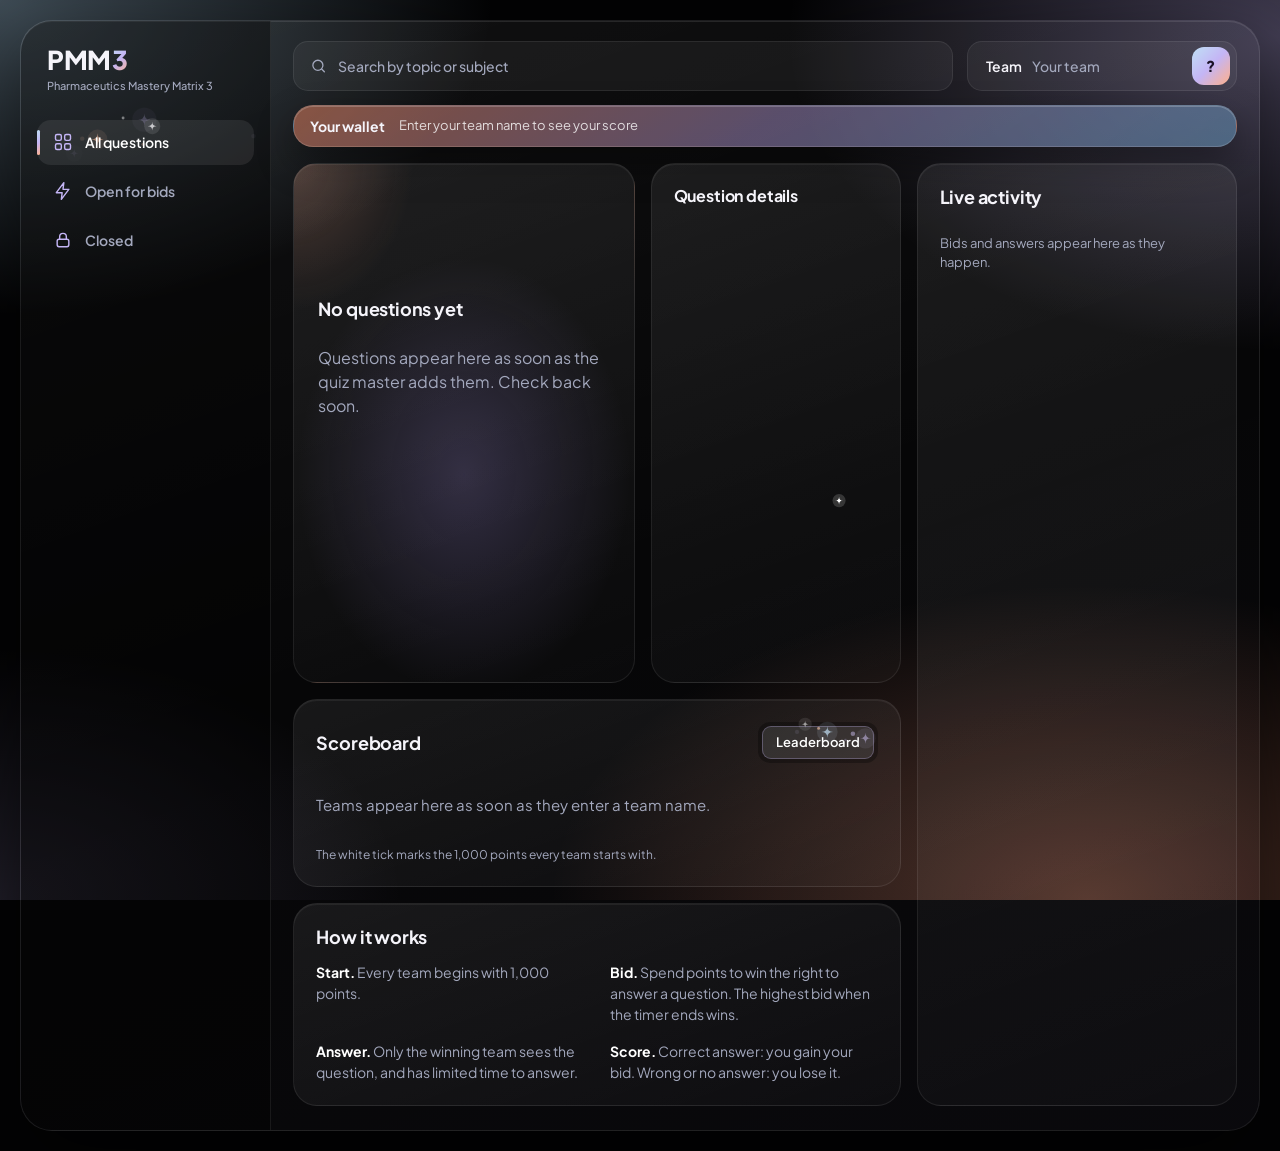
==== index.html @ 285affa8 "Add bidding interface application Co-authored-by: Copilot <223556219+Copilot@users.noreply.github.co" ====
<!doctype html>
<html lang="en">
<head>
  <meta charset="utf-8">
  <meta name="viewport" content="width=device-width, initial-scale=1">
  <title>PMM 3 – Pharmaceutics Mastery Matrix 3</title>
  <link rel="preconnect" href="https://fonts.googleapis.com">
  <link rel="preconnect" href="https://fonts.gstatic.com" crossorigin>
  <link href="https://fonts.googleapis.com/css2?family=Plus+Jakarta+Sans:wght@400;500;600;700;800&display=swap" rel="stylesheet">
  <link rel="stylesheet" href="style.css">
</head>
<body>
  <div class="app">
    <aside class="side">
      <h1 class="brand">PMM<span>3</span><small>Pharmaceutics Mastery Matrix 3</small></h1>

      <nav class="menu" id="filters" aria-label="Filter questions">
        <button data-f="all" class="on" type="button">
          <svg viewBox="0 0 24 24" width="20" height="20" fill="none" stroke="currentColor" stroke-width="1.7" stroke-linecap="round" stroke-linejoin="round" aria-hidden="true"><rect x="3" y="3" width="7" height="7" rx="1.8"/><rect x="14" y="3" width="7" height="7" rx="1.8"/><rect x="3" y="14" width="7" height="7" rx="1.8"/><rect x="14" y="14" width="7" height="7" rx="1.8"/></svg>
          All questions
        </button>
        <button data-f="open" type="button">
          <svg viewBox="0 0 24 24" width="20" height="20" fill="none" stroke="currentColor" stroke-width="1.7" stroke-linecap="round" stroke-linejoin="round" aria-hidden="true"><path d="M13 2L4 14h7l-1 8 9-12h-7l1-8z"/></svg>
          Open for bids
        </button>
        <button data-f="closed" type="button">
          <svg viewBox="0 0 24 24" width="20" height="20" fill="none" stroke="currentColor" stroke-width="1.7" stroke-linecap="round" stroke-linejoin="round" aria-hidden="true"><rect x="5" y="11" width="14" height="9" rx="2.2"/><path d="M8 11V8a4 4 0 0 1 8 0v3"/></svg>
          Closed
        </button>
      </nav>
    </aside>

    <div class="content">
      <header class="top topgrid">
        <label class="search">
          <svg viewBox="0 0 24 24" width="18" height="18" fill="none" stroke="currentColor" stroke-width="1.8" stroke-linecap="round" aria-hidden="true"><circle cx="11" cy="11" r="7"/><path d="M20 20l-3.5-3.5"/></svg>
          <input id="search" type="search" placeholder="Search by topic or subject" autocomplete="off" aria-label="Search questions">
        </label>
        <div class="sidecard walletbox">
          <h3>Your wallet</h3>
          <div class="wallet" id="wallet" aria-live="polite"></div>
        </div>
        <label class="pill">Team
          <input id="bidder" maxlength="24" placeholder="Your team" autocomplete="off">
          <span class="avatar" id="avatar" aria-hidden="true">?</span>
        </label>
      </header>

      <div class="dash">
        <div class="leftcol">
          <div class="mainrow">
            <section class="card hero" id="hero" aria-live="polite"></section>
            <section class="card statcard" aria-label="Question details">
              <h2>Question details</h2>
              <div class="tiles" id="tiles"></div>
            </section>
          </div>

          <section class="card" aria-label="Scoreboard">
            <div class="charthead">
              <h2>Scoreboard</h2>
              <div class="seg" id="metric" role="group" aria-label="Chart measure">
                <button data-m="board" class="on" type="button">Leaderboard</button>
              </div>
            </div>
            <div id="bars" class="bars"></div>
            <p class="note" id="chartNote"></p>
          </section>

          <section class="card rules" id="rules" aria-label="How it works"></section>
        </div>

        <aside class="card feedcard">
          <h2>Live activity</h2>
          <ol id="feed"></ol>
        </aside>
      </div>
    </div>
  </div>

  <dialog id="bidDialog">
    <form method="dialog" id="bidForm">
      <h3 id="bidTitle"></h3>
      <p class="muted" id="bidInfo"></p>
      <label>Your bid (points)
        <input id="bidAmount" type="number" inputmode="numeric" min="1" step="1" required>
      </label>
      <div class="quick" id="quick"></div>
      <p class="err" id="bidErr" role="alert"></p>
      <div class="row">
        <button value="cancel" class="ghost" type="submit" formnovalidate>Cancel</button>
        <button id="bidGo" type="button" class="primary">Place bid</button>
      </div>
    </form>
  </dialog>

  <div id="toast" role="status" aria-live="polite"></div>
  <script src="store.js"></script>
  <script src="bidder.js"></script>
  <script src="particles.js"></script>
</body>
</html>
---- style.css ----
/* PMM 3 – dashboard theme: black with powder blue, soft lavender and warm sunset peach glows */
:root {
  --bg: #030304;
  --powder: #b0d6f0;
  --powder-2: #7fb4dc;
  --lav: #c4b5f5;
  --lav-2: #9d8be8;
  --peach: #ffb38a;
  --peach-2: #ff8f6b;
  --text: #f5f4fa;
  --mute: #a3a8bd;
  --line: rgba(255, 255, 255, .08);
  --glass: rgba(255, 255, 255, .05);
  --glass-hi: rgba(255, 255, 255, .11);
  --danger: #ff7a8a;
  --accent: linear-gradient(135deg, #bfe0f5 0%, #c4b5f5 50%, #ffb08a 100%);
  --warm: linear-gradient(135deg, #ff8f6b 0%, #ffb38a 55%, #ffd5b5 100%);
  --powderbar: linear-gradient(135deg, #7fb4dc 0%, #b0d6f0 55%, #e2f2fc 100%);
  --lavbar: linear-gradient(135deg, #8f7fe0 0%, #c4b5f5 100%);
  --hatch: repeating-linear-gradient(135deg, rgba(255, 255, 255, .38) 0 2px, transparent 2px 7px);
  --font: "Plus Jakarta Sans", "Inter", "Segoe UI", system-ui, sans-serif;
}
* { box-sizing: border-box; }
html { color-scheme: dark; }
body {
  margin: 0; color: var(--text); font: 400 15px/1.5 var(--font);
  padding: clamp(8px, 1.6vw, 22px); min-height: 100vh;
  background:
    radial-gradient(55% 50% at 0% 0%, rgba(176, 214, 240, .34) 0%, transparent 70%),
    radial-gradient(55% 50% at 100% 4%, rgba(196, 181, 245, .32) 0%, transparent 70%),
    radial-gradient(60% 50% at 85% 100%, rgba(255, 150, 112, .30) 0%, transparent 70%),
    radial-gradient(45% 40% at 0% 100%, rgba(196, 181, 245, .15) 0%, transparent 70%),
    var(--bg);
  background-attachment: fixed;
}
button, input, textarea, select { font: inherit; color: inherit; }
a { color: inherit; text-decoration: none; }
:focus-visible { outline: 3px solid var(--lav); outline-offset: 2px; }
[hidden] { display: none !important; }

/* ---------- app frame: sidebar + content ---------- */
.app {
  max-width: 1500px; margin: 0 auto; display: grid; grid-template-columns: 250px minmax(0, 1fr);
  border-radius: 32px; border: 1px solid var(--line); overflow: hidden;
  background: linear-gradient(160deg, rgba(255, 255, 255, .06) 0%, rgba(255, 255, 255, .015) 50%, rgba(196, 181, 245, .04) 100%);
  box-shadow: 0 30px 80px rgba(0, 0, 0, .55), inset 0 1px 0 rgba(255, 255, 255, .1);
}
.side {
  display: flex; flex-direction: column; gap: 26px; padding: 26px 16px 20px;
  border-right: 1px solid var(--line); background: rgba(0, 0, 0, .4);
}
.brand { margin: 0 0 0 10px; font: 800 26px/1 var(--font); letter-spacing: -.03em; }
.brand span { background: var(--accent); -webkit-background-clip: text; background-clip: text; color: transparent; margin-left: 2px; }
.brand small { display: block; margin-top: 6px; font: 500 11px/1.3 var(--font); letter-spacing: 0; color: var(--mute); -webkit-text-fill-color: var(--mute); }

.menu { display: grid; gap: 4px; }
.menu button, .menu a {
  position: relative; display: flex; align-items: center; gap: 12px; width: 100%;
  padding: 12px 14px 12px 16px; border: 0; border-radius: 14px; background: none; cursor: pointer;
  color: var(--mute); text-align: left; font-size: 14px; font-weight: 600;
}
.menu button:hover, .menu a:hover { color: #fff; }
.menu button.on, .menu a.on { color: #fff; background: rgba(255, 255, 255, .08); }
.menu button.on::before, .menu a.on::before {
  content: ""; position: absolute; left: 0; top: 22%; bottom: 22%; width: 3px; border-radius: 3px; background: var(--accent);
}
.menu svg { flex: none; color: var(--lav); }

.sidecard {
  margin-top: auto; padding: 18px; border-radius: 22px; border: 1px solid rgba(255, 255, 255, .14);
  background:
    var(--hatch) 0 0 / 100% 100%,
    linear-gradient(145deg, rgba(255, 150, 112, .62) 0%, rgba(196, 170, 235, .55) 50%, rgba(130, 185, 232, .6) 100%);
  background-blend-mode: soft-light, normal;
  box-shadow: 0 16px 36px rgba(0, 0, 0, .35), inset 0 1px 0 rgba(255, 255, 255, .2);
}
.sidecard h3 { margin: 0 0 10px; font: 700 15px/1.2 var(--font); }
.wallet { display: grid; gap: 8px; font-size: 13px; }
.wallet > span, .wallet .tl { color: rgba(255, 255, 255, .8); }
.wallet input {
  width: 100%; height: 48px; padding: 0 14px; border-radius: 14px; font-size: 24px; font-weight: 800;
  font-variant-numeric: tabular-nums; background: rgba(0, 0, 0, .3); border: 1px solid rgba(255, 255, 255, .16);
  appearance: textfield;
  -moz-appearance: textfield;
}
.wallet input::-webkit-outer-spin-button, .wallet input::-webkit-inner-spin-button { -webkit-appearance: none; margin: 0; }
.wallet input[readonly] { opacity: .85; cursor: not-allowed; }
.wallet .ghost { width: 100%; height: 42px; background: rgba(0, 0, 0, .3); border-color: rgba(255, 255, 255, .2); }
.tl { color: var(--mute); font-size: 13px; }

.content { min-width: 0; padding: 20px 22px 24px; display: grid; gap: 16px; align-content: start; }
.top { display: flex; align-items: center; justify-content: space-between; gap: 14px; flex-wrap: wrap; }
.pagetitle { margin: 0; font: 700 26px/1.2 var(--font); letter-spacing: -.02em; }
.search, .pill {
  margin: 0; display: flex; align-items: center; gap: 10px; height: 50px; border-radius: 15px;
  background: var(--glass); border: 1px solid var(--line); color: var(--text); font-size: 14px;
}
.search { flex: 1; max-width: 460px; padding: 0 16px; color: var(--mute); }
.search input { height: 100%; padding: 0; border: 0; border-radius: 0; background: transparent; color: var(--text); font-size: 14px; }
.search input::placeholder { color: var(--mute); }
.pill { padding: 0 6px 0 18px; font-weight: 600; white-space: nowrap; }
.pill input { width: 150px; padding: 0; border: 0; border-radius: 0; background: transparent; color: #fff; font-weight: 600; }
.pill input::placeholder { color: var(--mute); font-weight: 500; }
.search:focus-within, .pill:focus-within { outline: 3px solid var(--lav); outline-offset: 2px; }
.search input:focus-visible, .pill input:focus-visible { outline: none; }
.avatar { width: 38px; height: 38px; border-radius: 12px; background: var(--accent); color: #1b1226; display: grid; place-items: center; font-weight: 800; font-size: 15px; }

/* ---------- grid ---------- */
.dash { display: grid; grid-template-columns: minmax(0, 1fr) 320px; gap: 16px; }
.leftcol { display: grid; gap: 16px; min-width: 0; align-content: start; }
.mainrow { display: grid; grid-template-columns: minmax(0, 1fr) 250px; gap: 16px; }
.card {
  border-radius: 24px; padding: 22px; border: 1px solid var(--line);
  background: linear-gradient(160deg, rgba(255, 255, 255, .075), rgba(255, 255, 255, .025));
  box-shadow: inset 0 1px 0 rgba(255, 255, 255, .06);
}
.card h2 { margin: 0 0 14px; font: 700 18px/1.2 var(--font); letter-spacing: -.01em; }
.charthead { display: flex; flex-wrap: wrap; align-items: center; justify-content: space-between; gap: 12px; margin-bottom: 16px; }
.charthead h2 { margin: 0; }

/* ---------- hero card ---------- */
.hero {
  position: relative; padding: 24px; min-height: 520px;
  display: grid; grid-template-rows: auto 1fr auto; gap: 14px;
  background:
    radial-gradient(70% 60% at 50% 60%, rgba(168, 148, 238, .22) 0%, transparent 70%),
    radial-gradient(50% 40% at 0% 0%, rgba(255, 160, 122, .2) 0%, transparent 70%),
    linear-gradient(160deg, rgba(255, 255, 255, .075), rgba(255, 255, 255, .02));
}
.heroTop { position: relative; z-index: 2; display: grid; grid-template-columns: minmax(0, 1fr) minmax(0, 240px); gap: 20px; align-items: start; }
.big { margin: 0; font: 700 clamp(30px, 4.2vw, 54px)/1.05 var(--font); letter-spacing: -.035em; overflow-wrap: anywhere; }
.sub { display: flex; flex-wrap: wrap; align-items: center; gap: 8px 12px; margin: 14px 0 0; font-size: 14px; color: #dfe2f0; }
.sub .ref { color: #ddd3fd; font-size: 12px; font-weight: 700; padding: 3px 11px; border-radius: 8px; background: rgba(196, 181, 245, .14); border: 1px solid rgba(196, 181, 245, .4); }
.about p { margin: 4px 0 0; color: var(--mute); font-size: 14px; line-height: 1.55; display: -webkit-box; line-clamp: 3; -webkit-line-clamp: 3; -webkit-box-orient: vertical; overflow: hidden; }
.about.open p { display: block; }
.link { background: none; border: 0; padding: 0; margin-top: 10px; color: var(--lav); cursor: pointer; font-size: 14px; font-weight: 600; }
.stage { position: absolute; inset: 110px 4% 150px; display: grid; place-items: center; z-index: 1; pointer-events: none; }
.noimg {
  font: 800 clamp(110px, 15vw, 200px)/1 var(--font); letter-spacing: -.06em;
  background: linear-gradient(180deg, rgba(176, 214, 240, .32), rgba(196, 181, 245, .05));
  -webkit-background-clip: text; background-clip: text; color: transparent;
}
.heroBottom { position: relative; z-index: 2; display: grid; grid-template-columns: 1fr auto; gap: 14px 20px; align-items: end; }
.lbl { display: block; font-size: 14px; color: var(--mute); }
.bigprice { display: block; font: 700 clamp(32px, 4vw, 46px)/1.1 var(--font); letter-spacing: -.03em; margin: 4px 0 2px; }
.bigprice small { font-size: .42em; font-weight: 600; color: var(--mute); letter-spacing: 0; }
.timer { color: var(--lav); font-size: 15px; font-weight: 700; font-variant-numeric: tabular-nums; }
.who { display: block; margin-top: 4px; color: var(--mute); font-size: 13px; }
.who mark { background: none; color: #fff; font-weight: 700; }
.actions { display: flex; align-items: center; gap: 10px; }
.round { width: 46px; height: 46px; border-radius: 14px; border: 1px solid var(--line); background: var(--glass); cursor: pointer; display: grid; place-items: center; }
.round:hover { background: var(--glass-hi); }
.cta {
  height: 46px; padding: 0 28px; border-radius: 14px; border: 0; cursor: pointer; font-weight: 700; font-size: 15px; color: #1b1226;
  background: var(--accent); box-shadow: 0 10px 26px rgba(168, 148, 238, .4), inset 0 1px 0 rgba(255, 255, 255, .5);
}
.cta:hover { filter: brightness(1.06); }
.cta:disabled { background: var(--glass-hi); color: var(--mute); cursor: not-allowed; filter: none; box-shadow: none; }
.lotpick { grid-column: 1 / -1; justify-self: start; max-width: 100%; display: flex; align-items: center; gap: 12px; padding: 8px 14px; border-radius: 14px; border: 1px solid var(--line); background: var(--glass); font-size: 13px; color: var(--mute); }
.dots { display: flex; gap: 6px; overflow-x: auto; padding: 2px; }
.dot { flex: none; width: 28px; height: 28px; border-radius: 9px; border: 0; background: var(--glass-hi); font-size: 12px; font-weight: 700; cursor: pointer; }
.dot.on { background: var(--accent); color: #1b1226; }
.dot.ended:not(.on) { opacity: .45; }
.emptyhero { min-height: 340px; display: grid; align-content: center; gap: 12px; }
.emptyhero p { margin: 0; color: var(--mute); font-size: 16px; max-width: 420px; }
.res { font-size: 15px; font-weight: 700; color: var(--mute); }
.res.good { color: var(--lav); }
.res.bad { color: var(--danger); }

/* question card */
.stage.live { pointer-events: auto; position: relative; inset: auto; margin: 4px 0 8px; height: auto; z-index: 2; }
.qcard {
  width: min(720px, 100%); overflow: auto; padding: 20px; border-radius: 22px; margin: 0 auto;
  background: linear-gradient(160deg, rgba(16, 16, 22, .95), rgba(6, 6, 9, .95));
  border: 1px solid rgba(196, 181, 245, .28); box-shadow: 0 24px 60px rgba(0, 0, 0, .5), 0 0 40px rgba(168, 148, 238, .15);
}
.qtext { margin: 0 0 14px; font: 600 clamp(17px, 2vw, 21px)/1.4 var(--font); letter-spacing: -.01em; }
.opts { display: grid; grid-template-columns: 1fr 1fr; gap: 10px; }
.opt { display: flex; align-items: center; gap: 12px; text-align: left; padding: 11px 13px; border-radius: 14px; border: 1px solid var(--line); background: var(--glass); cursor: pointer; font-size: 14px; }
.opt b { flex: none; width: 28px; height: 28px; border-radius: 9px; display: grid; place-items: center; background: var(--glass-hi); font-size: 13px; }
.opt:hover:not(:disabled) { background: var(--glass-hi); }
.opt:disabled { opacity: 1; cursor: default; color: var(--mute); }
.opt.picked { border-color: var(--lav); background: rgba(196, 181, 245, .16); color: #fff; }
.opt.picked b { background: var(--accent); color: #1b1226; }
.opt.right { border-color: var(--lav); background: rgba(196, 181, 245, .18); color: #fff; }
.opt.right b { background: var(--accent); color: #1b1226; }
.opt.wrongpick { border-color: var(--danger); background: rgba(255, 141, 155, .12); color: #fff; }
.opt.wrongpick b { background: var(--danger); color: #1c0a0d; }
.qfoot { display: flex; justify-content: flex-end; margin-top: 14px; }

/* ---------- question details (stat list) ---------- */
.statcard h2 { font-size: 16px; }
.tiles { display: grid; gap: 10px; }
.tile {
  display: grid; grid-template-columns: 34px 1fr; column-gap: 12px; align-items: center; padding: 11px 12px;
  border-radius: 16px; background: rgba(255, 255, 255, .04); border: 1px solid var(--line);
}
.tile svg { grid-row: 1 / span 2; width: 26px; height: 26px; color: var(--lav); }
.tile:nth-child(3n+2) svg { color: var(--peach); }
.tile:nth-child(3n) svg { color: var(--powder); }
.tile span { color: var(--mute); font-size: 12px; }
.tile b { font-weight: 700; font-size: 16px; overflow-wrap: anywhere; }

/* ---------- scoreboard ---------- */
.seg { display: flex; gap: 4px; background: rgba(0, 0, 0, .3); border-radius: 12px; padding: 4px; }
.seg button { border: 0; background: none; padding: 7px 14px; border-radius: 9px; cursor: pointer; color: var(--mute); font-size: 13px; font-weight: 600; }
.seg button.on { background: rgba(255, 255, 255, .12); color: #fff; box-shadow: inset 0 0 0 1px rgba(196, 181, 245, .3); }
.bars { display: grid; gap: 14px; }
.bar { display: grid; grid-template-columns: minmax(110px, 190px) 1fr 90px 80px; align-items: center; gap: 12px; font-size: 13px; }
.bar .bl { white-space: nowrap; overflow: hidden; text-overflow: ellipsis; font-weight: 600; }
.bar b { text-align: right; font-weight: 700; font-variant-numeric: tabular-nums; }
.bar small { color: var(--mute); overflow: hidden; text-overflow: ellipsis; white-space: nowrap; }
.track { position: relative; height: 20px; background: rgba(255, 255, 255, .06); border-radius: 8px; }
.fill { height: 100%; border-radius: 8px; background: var(--hatch), var(--lavbar); }
.bar:nth-child(3n+2) .fill { background: var(--hatch), var(--powderbar); }
.bar:nth-child(3n) .fill { background: var(--hatch), var(--warm); }
.bar.ended .fill { background: var(--hatch), linear-gradient(90deg, #3f4358, #6b7089); opacity: .75; }
.bar.ended { color: var(--mute); }
.start { position: absolute; top: -4px; bottom: -4px; width: 3px; background: #fff; border-radius: 2px; box-shadow: 0 0 8px rgba(255, 255, 255, .6); }
.bar.me { background: rgba(196, 181, 245, .1); border-radius: 12px; padding: 5px 8px; margin: -5px -8px; }
.bar.me .bl { color: var(--lav); }
.note { font-size: 12px; color: var(--mute); margin: 14px 0 0; }

/* ---------- activity feed (transaction list) ---------- */
.feedcard h2 { font-size: 18px; }
#feed { list-style: none; margin: 0; padding: 0; display: grid; gap: 0; font-size: 13px; }
#feed li { position: relative; padding: 12px 0 12px 20px; border-bottom: 1px solid var(--line); }
#feed li::before { content: ""; position: absolute; left: 2px; top: 19px; width: 8px; height: 8px; border-radius: 3px; background: var(--accent); }
#feed li:nth-child(3n+2)::before { background: var(--warm); }
#feed li:nth-child(3n)::before { background: var(--powderbar); }
#feed li:last-child { border-bottom: 0; }
#feed li.empty::before { display: none; }
#feed li.empty { padding-left: 0; }
#feed small { display: block; color: var(--mute); }
.empty { color: var(--mute); }
.rulegrid { display: grid; grid-template-columns: repeat(auto-fit, minmax(210px, 1fr)); gap: 16px 26px; }
.rulegrid p { margin: 0; color: var(--mute); font-size: 14px; }
.rulegrid b { color: #fff; }

/* ---------- forms, dialog, buttons, toast ---------- */
label { display: grid; gap: 6px; margin-top: 14px; font-size: 13px; color: var(--mute); font-weight: 500; }
input, textarea, select { width: 100%; background: rgba(255, 255, 255, .06); border: 1px solid var(--line); border-radius: 13px; padding: 11px 14px; color: #fff; }
input:focus, textarea:focus, select:focus { border-color: var(--lav); }
textarea { resize: vertical; min-height: 110px; }
select option { background: #121218; color: #fff; }
dialog {
  border: 1px solid var(--line); border-radius: 26px; padding: 26px; width: min(420px, calc(100vw - 32px)); color: #fff;
  background: linear-gradient(160deg, #15151d, #08080b); box-shadow: 0 40px 100px rgba(0, 0, 0, .7);
}
dialog::backdrop { background: rgba(0, 0, 0, .78); backdrop-filter: blur(6px); }
dialog h3 { margin: 0 0 6px; font: 700 22px/1.2 var(--font); letter-spacing: -.01em; }
.muted { color: var(--mute); margin: 0; }
.quick { display: flex; gap: 8px; margin-top: 12px; flex-wrap: wrap; }
.quick button { border: 1px solid var(--line); background: var(--glass); border-radius: 11px; padding: 6px 14px; cursor: pointer; font-weight: 600; font-size: 13px; }
.quick button:hover { background: var(--glass-hi); }
.err { color: var(--danger); min-height: 1.5em; margin: 8px 0 0; font-size: 13px; }
.row { display: flex; justify-content: flex-end; gap: 10px; margin-top: 12px; }
.primary {
  height: 46px; padding: 0 26px; border-radius: 14px; border: 0; color: #1b1226; font-weight: 700; cursor: pointer;
  background: var(--accent); box-shadow: 0 10px 24px rgba(168, 148, 238, .35), inset 0 1px 0 rgba(255, 255, 255, .5);
}
.primary:hover { filter: brightness(1.06); }
.ghost { height: 46px; padding: 0 22px; border-radius: 14px; border: 1px solid var(--line); background: var(--glass); cursor: pointer; font-weight: 600; }
.ghost:hover { background: var(--glass-hi); }
.ghost.danger { border-color: rgba(255, 141, 155, .5); color: var(--danger); }
#toast {
  position: fixed; left: 50%; bottom: 24px; transform: translate(-50%, 20px); background: var(--accent); color: #1b1226;
  font-weight: 700; padding: 12px 22px; border-radius: 14px; opacity: 0; pointer-events: none;
  transition: opacity .2s, transform .2s; z-index: 30; box-shadow: 0 12px 30px rgba(168, 148, 238, .45);
}
#toast.show { opacity: 1; transform: translate(-50%, 0); }
.sparkle { position: fixed; left: 0; top: 0; z-index: 20; pointer-events: none; mix-blend-mode: screen; }

/* ---------- admin ---------- */
.lockbtn { margin-top: auto; }
.gate { max-width: 400px; display: grid; gap: 8px; }
.admin { display: grid; gap: 16px; }
.admin h2 { margin: 0 0 4px; }
.lotform { display: grid; grid-template-columns: repeat(auto-fit, minmax(230px, 1fr)); gap: 4px 18px; }
.lotform .wide { grid-column: 1 / -1; }
.hint { margin: 4px 0 0; font-size: 13px; color: var(--mute); }
.tablewrap { overflow-x: auto; }
table { width: 100%; border-collapse: collapse; font-size: 14px; }
th, td { text-align: left; padding: 12px 14px; border-bottom: 1px solid var(--line); vertical-align: top; }
th { font-weight: 600; color: var(--mute); font-size: 13px; }
tr:last-child td { border-bottom: 0; }
td small { display: block; color: var(--mute); }
tr.ended { color: var(--mute); }
.acts { white-space: nowrap; display: flex; gap: 8px; }
.acts .ghost { height: 36px; padding: 0 16px; }
.count { font-variant-numeric: tabular-nums; }

/* ---------- smaller screens ---------- */
@media (max-width: 1180px) {
  .dash { grid-template-columns: 1fr; }
}
@media (max-width: 900px) {
  .app { grid-template-columns: 1fr; }
  .side { flex-direction: row; flex-wrap: wrap; align-items: center; gap: 14px 20px; padding: 18px; border-right: 0; border-bottom: 1px solid var(--line); }
  .menu { display: flex; flex-wrap: wrap; flex: 1; }
  .menu button, .menu a { width: auto; }
  .sidecard { margin-top: 0; width: 100%; }
  .lockbtn { margin-top: 0; }
  .mainrow { grid-template-columns: 1fr; }
  .tiles { grid-template-columns: repeat(auto-fit, minmax(190px, 1fr)); }
}
@media (max-width: 640px) {
  .heroTop { grid-template-columns: 1fr; }
  .hero { min-height: 0; grid-template-rows: auto auto auto; }
  .stage { position: relative; inset: auto; height: 190px; margin: 4px 0; }
  .stage.live { height: auto; }
  .heroBottom { grid-template-columns: 1fr; }
  .actions { width: 100%; justify-content: space-between; }
  .cta { flex: 1; }
  .opts { grid-template-columns: 1fr; }
  .search { max-width: none; }
  .pill { width: 100%; }
  .pill input { flex: 1; width: auto; }
  .bar { grid-template-columns: 1fr auto; row-gap: 6px; }
  .bar .track { grid-column: 1 / -1; order: 3; }
  .bar small { display: none; }
  .content { padding: 14px; }
}
@media (prefers-reduced-motion: reduce) { #toast { transition: none; } }

/* ---------- projector page (live.html): everything scales with the screen width ---------- */
body.live { font-size: clamp(14px, 1.05vw, 26px); padding: 1rem 1.2rem; }
.lwrap { max-width: 2300px; margin: 0 auto; display: grid; gap: 1rem; }
.ltop { display: flex; align-items: center; gap: .8rem 1.6rem; flex-wrap: wrap; }
.ltop .brand { margin: 0; font-size: 2rem; }
.ltop .brand small { font-size: .62rem; }
.livepill { display: inline-flex; align-items: center; gap: .5rem; padding: .35rem .9rem; border-radius: .8rem; font-weight: 800; letter-spacing: .12em; font-size: .85rem; background: rgba(255, 122, 138, .14); border: 1px solid rgba(255, 122, 138, .5); color: #ffb3bc; }
.livepill i { width: .6rem; height: .6rem; border-radius: 50%; background: var(--danger); animation: blink 1.2s infinite; }
@keyframes blink { 50% { opacity: .25; } }
.lmenu { display: flex; gap: .3rem; margin-right: auto; }
.lmenu a { width: auto; padding: .6rem 1rem .6rem 1.1rem; font-size: .95rem; }
.lctl { display: flex; align-items: center; gap: .5rem; }
.lctl .ghost { height: 2.5rem; padding: 0 1rem; font-size: .9rem; border-radius: .8rem; }
.lctl .ghost.on { box-shadow: inset 0 0 0 1px rgba(196, 181, 245, .5); color: var(--lav); }
#clock { font-variant-numeric: tabular-nums; color: var(--mute); font-weight: 600; min-width: 6rem; text-align: right; }
.lgrid { display: grid; grid-template-columns: minmax(0, 1.6fr) minmax(0, 1fr); gap: 1rem; align-items: start; }
.lleft, .lside { display: grid; gap: 1rem; min-width: 0; align-content: start; }
.live .card { padding: 1.4rem; border-radius: 1.4rem; }
.live .card h2 { font-size: 1.3rem; margin: 0 0 .9rem; }
.lhint { margin: 0; text-align: center; color: var(--mute); font-size: .8rem; }
.dim { color: var(--mute); }
.big2 { font-size: 1.3rem; margin: 1rem 0 0; }

.others { display: flex; flex-wrap: wrap; align-items: center; gap: .6rem; }
.others:empty { display: none; }
.olabel { color: var(--mute); font-size: .85rem; font-weight: 700; text-transform: uppercase; letter-spacing: .08em; }
.ochip { display: grid; gap: .1rem; text-align: left; padding: .6rem 1rem; border-radius: 1rem; border: 1px solid var(--line); background: var(--glass); cursor: pointer; font-size: 1rem; }
.ochip small { color: var(--mute); font-size: .8rem; }
.ochip:hover { background: var(--glass-hi); }

.lmain { min-height: 36rem; display: grid; gap: 1.1rem; align-content: start;
  background: radial-gradient(70% 50% at 50% 0%, rgba(196, 181, 245, .18) 0%, transparent 70%), radial-gradient(50% 40% at 0% 0%, rgba(255, 160, 122, .14) 0%, transparent 70%), linear-gradient(160deg, rgba(255, 255, 255, .075), rgba(255, 255, 255, .02)); }
.mhead { display: flex; flex-wrap: wrap; align-items: center; justify-content: space-between; gap: .8rem; }
.mmeta { display: flex; flex-wrap: wrap; align-items: center; gap: .6rem .9rem; font-size: 1.05rem; }
.qchip { font-weight: 800; padding: .25rem .8rem; border-radius: .7rem; color: #ddd3fd; background: rgba(196, 181, 245, .14); border: 1px solid rgba(196, 181, 245, .4); }
.dchip { padding: .25rem .8rem; border-radius: .7rem; background: var(--glass-hi); font-weight: 600; font-size: .95rem; }
.subj { color: var(--mute); }
.phase { padding: .5rem 1.2rem; border-radius: .9rem; font-weight: 800; letter-spacing: .08em; text-transform: uppercase; font-size: 1rem; color: #1b1226; }
.ph-bidding { background: var(--accent); }
.ph-answering { background: var(--warm); }
.ph-correct { background: var(--powderbar); }
.ph-wrong, .ph-timeout { background: #ff7a8a; }
.ph-unsold { background: #777c8d; color: #fff; }
.live .card h2.mtopic { margin: 0; font: 800 clamp(2rem, 3.6vw, 4.4rem)/1.05 var(--font); letter-spacing: -.035em; overflow-wrap: anywhere; }
.mnums { display: grid; grid-template-columns: repeat(3, minmax(0, 1fr)); gap: .8rem; }
.mbox { display: grid; gap: .3rem; padding: 1rem 1.2rem; border-radius: 1.2rem; background: rgba(0, 0, 0, .35); border: 1px solid var(--line); min-width: 0; }
.mbox .k { color: var(--mute); font-size: .85rem; font-weight: 700; text-transform: uppercase; letter-spacing: .08em; }
.mv { font: 800 clamp(1.8rem, 3.2vw, 4rem)/1.05 var(--font); letter-spacing: -.03em; font-variant-numeric: tabular-nums; overflow-wrap: anywhere; }
.mv small { font-size: .4em; font-weight: 700; color: var(--mute); letter-spacing: 0; }
.mv.name { font-size: clamp(1.5rem, 2.6vw, 3.2rem); }
.mv.timer { color: var(--lav); }
.mv.good { color: var(--powder); }
.mv.badtxt { color: var(--danger); }
.mstatus { display: flex; align-items: center; gap: .8rem; padding: 1rem 1.3rem; border-radius: 1.1rem; font-size: 1.35rem; line-height: 1.35; background: rgba(196, 181, 245, .12); border: 1px solid rgba(196, 181, 245, .35); }
.mstatus b { font-weight: 800; }
.mstatus .lk { flex: none; font-size: 1.6rem; color: var(--lav); }
.st-answering { background: rgba(255, 179, 138, .13); border-color: rgba(255, 179, 138, .5); }
.st-correct { background: rgba(176, 214, 240, .14); border-color: rgba(176, 214, 240, .5); }
.st-wrong, .st-timeout { background: rgba(255, 122, 138, .13); border-color: rgba(255, 122, 138, .5); }
.st-unsold { background: var(--glass); border-color: var(--line); }

.ladder { display: grid; gap: .5rem; }
.lrow { display: grid; grid-template-columns: 2.4rem minmax(0, 1fr) auto auto; align-items: center; gap: .9rem; padding: .7rem 1rem; border-radius: 1rem; font-size: 1.3rem; border: 1px solid var(--line);
  background: linear-gradient(90deg, rgba(196, 181, 245, .22) var(--w), rgba(255, 255, 255, .03) var(--w)); }
.lrow.first { border-color: rgba(196, 181, 245, .6); background: linear-gradient(90deg, rgba(255, 179, 138, .3) var(--w), rgba(255, 255, 255, .04) var(--w)); }
.lrow .rk, .brows .rk { font-weight: 800; color: var(--mute); text-align: center; }
.lrow .tm { font-weight: 700; overflow: hidden; text-overflow: ellipsis; white-space: nowrap; }
.lrow .am { font-size: 1.5rem; font-variant-numeric: tabular-nums; }
.lrow .am small { font-size: .55em; color: var(--mute); }
.lrow.fresh { animation: pop 1.2s ease-out; }
@keyframes pop { 0% { transform: scale(1.03); box-shadow: 0 0 0 .3rem rgba(196, 181, 245, .5); } 100% { transform: none; box-shadow: none; } }
.chip { display: inline-flex; align-items: center; gap: .4rem; padding: .3rem .85rem; border-radius: .8rem; font-size: .95rem; font-weight: 700; white-space: nowrap; }
.chip.lead { background: rgba(196, 181, 245, .22); color: #e4dcff; }
.chip.win { background: rgba(255, 179, 138, .22); color: #ffd2b8; }
.chip.good { background: rgba(176, 214, 240, .25); color: #d8efff; }
.chip.bad { background: rgba(255, 122, 138, .2); color: #ffb3bc; }
.chip.out { background: var(--glass-hi); color: var(--mute); }
.chip.lost { background: rgba(255, 122, 138, .14); color: #ffb3bc; }

.reveal { padding: 1.1rem; border-radius: 1.2rem; background: rgba(0, 0, 0, .4); border: 1px solid var(--line); }
.live .qtext { font-size: 1.5rem; margin-bottom: .9rem; }
.live .opt { font-size: 1.2rem; padding: .8rem 1rem; cursor: default; }
.live .opt b { width: 2.1rem; height: 2.1rem; font-size: 1rem; }

.brows { list-style: none; margin: 0; padding: 0; display: grid; gap: .45rem; }
.brows li { display: grid; grid-template-columns: 2.4rem minmax(0, 1fr) auto; align-items: center; gap: .8rem; padding: .65rem .9rem; border-radius: 1rem; background: var(--glass); border: 1px solid var(--line); font-size: 1.2rem; }
.brows .tm { font-weight: 700; overflow: hidden; text-overflow: ellipsis; white-space: nowrap; }
.brows .tm small { display: flex; align-items: center; gap: .3rem; color: var(--mute); font-size: .75rem; font-weight: 500; }
.brows .am { font-size: 1.6rem; font-variant-numeric: tabular-nums; }
.brows li.r1 { background: linear-gradient(90deg, rgba(255, 179, 138, .3), rgba(255, 255, 255, .04)); border-color: rgba(255, 179, 138, .55); }
.brows li.r2 { background: linear-gradient(90deg, rgba(176, 214, 240, .26), rgba(255, 255, 255, .04)); border-color: rgba(176, 214, 240, .5); }
.brows li.r3 { background: linear-gradient(90deg, rgba(196, 181, 245, .26), rgba(255, 255, 255, .04)); border-color: rgba(196, 181, 245, .5); }
.live #feed { font-size: .95rem; }
.live #feed li { padding-top: .6rem; padding-bottom: .6rem; }

.flash {
  position: fixed; left: 50%; top: 5.2rem; z-index: 40; max-width: 92vw; display: grid; gap: .2rem; text-align: center;
  padding: 1rem 2.4rem; border-radius: 1.3rem; color: #1b1226; font-size: 2rem; line-height: 1.2;
  background: var(--accent); box-shadow: 0 1.5rem 4rem rgba(0, 0, 0, .6);
  transform: translate(-50%, -2rem); opacity: 0; pointer-events: none; transition: opacity .3s, transform .3s;
}
.flash small { font-size: .55em; font-weight: 700; opacity: .85; }
.flash.show { opacity: 1; transform: translate(-50%, 0); }
.flash.win { background: var(--warm); }
.flash.good { background: var(--powderbar); }
.flash.bad { background: #ff7a8a; }
@media (max-width: 1000px) {
  .lgrid { grid-template-columns: 1fr; }
  .mnums { grid-template-columns: 1fr; }
  .lrow { grid-template-columns: 2rem minmax(0, 1fr) auto; }
  .lrow .chip { grid-column: 1 / -1; justify-self: start; }
}
@media (prefers-reduced-motion: reduce) { .livepill i, .lrow.fresh { animation: none; } .flash { transition: none; } }

/* ---------- wallet box in the top bar: search left, wallet centre, team right ---------- */
.topgrid { display: grid; grid-template-columns: minmax(0, 1fr) auto minmax(0, 1fr); gap: 14px; align-items: center; }
.topgrid .search { justify-self: start; width: 100%; max-width: 380px; }
.topgrid .pill { justify-self: end; }
.walletbox { margin: 0; padding: 10px 16px; border-radius: 20px; display: grid; grid-template-columns: auto 1fr; align-items: center; gap: 4px 14px; }
.walletbox { background: linear-gradient(rgba(0, 0, 0, .2), rgba(0, 0, 0, .2)), linear-gradient(145deg, rgba(255, 150, 112, .62) 0%, rgba(196, 170, 235, .55) 50%, rgba(130, 185, 232, .6) 100%); background-blend-mode: normal; }
.walletbox h3 { margin: 0; font-size: 14px; white-space: nowrap; }
.walletbox .wallet { grid-template-columns: auto 150px auto; align-items: center; gap: 4px 10px; font-size: 12px; }
.walletbox .wallet > span:first-child { white-space: nowrap; }
.walletbox .wallet input { height: 38px; padding: 0 12px; border-radius: 12px; font-size: 18px; }
.walletbox .wallet .ghost { width: auto; height: 38px; padding: 0 16px; font-size: 13px; white-space: nowrap; }
.walletbox .wallet .wmeta { grid-column: 1 / -1; font-size: 11px; line-height: 1.3; white-space: nowrap; }
.walletbox .wallet > .tl:only-child { grid-column: 1 / -1; font-size: 13px; }
@media (max-width: 1500px) {
  .topgrid { grid-template-columns: minmax(0, 1fr) auto; }
  .topgrid .walletbox { grid-column: 1 / -1; grid-row: 2; }
  .topgrid .search { max-width: none; }
}
@media (max-width: 640px) {
  .topgrid { grid-template-columns: 1fr; }
  .topgrid .walletbox { grid-row: auto; grid-template-columns: 1fr; }
  .walletbox .wallet { grid-template-columns: auto minmax(0, 1fr) auto; }
  .walletbox .wallet .wmeta { white-space: normal; }
}

/* admin: registered teams */
.teamtable .ptsin { width: 130px; height: 38px; }
.teamtable td { vertical-align: middle; }
.teamtable .acts { flex-wrap: wrap; }

/* ---------- question types ---------- */
.qtext { white-space: pre-line; }
.tchip { color: #cfe6f7 !important; background: rgba(176, 214, 240, .12) !important; border-color: rgba(176, 214, 240, .4) !important; }
.subform { display: grid; grid-template-columns: repeat(auto-fit, minmax(230px, 1fr)); gap: 4px 18px; align-items: start; }
.subform .wide { grid-column: 1 / -1; }
.pairs { display: grid; gap: 10px; margin-top: 10px; }
.pairrow { display: grid; grid-template-columns: 1fr 1fr; gap: 10px; }
.media { margin: 0 0 14px; border-radius: 16px; overflow: hidden; border: 1px solid var(--line); background: rgba(0, 0, 0, .35); }
.media video, .media iframe { display: block; width: 100%; aspect-ratio: 16 / 9; max-height: 340px; border: 0; background: #000; }
.media audio { display: block; width: 100%; padding: 10px; }
.media.snd iframe { aspect-ratio: auto; height: 84px; }
.ans { font-size: 16px; padding: 13px 16px; }
.mlist { display: grid; gap: 10px; }
.mrow { display: grid; grid-template-columns: minmax(0, 1fr) minmax(0, 1fr); gap: 6px 12px; align-items: center; padding: 8px 12px; border-radius: 14px; border: 1px solid var(--line); background: var(--glass); font-size: 14px; }
.mrow .ml { display: flex; align-items: center; gap: 10px; }
.mrow .ml b { flex: none; width: 26px; height: 26px; border-radius: 8px; display: grid; place-items: center; background: var(--glass-hi); font-size: 12px; }
.mrow .mr { padding: 8px 12px; border-radius: 10px; border: 1px solid var(--line); }
.mrow .mr.right { border-color: var(--lav); background: rgba(196, 181, 245, .18); }
.mrow .mr.wrongpick { border-color: var(--danger); background: rgba(255, 141, 155, .12); }
.mrow small { grid-column: 1 / -1; color: var(--mute); }
.ansreview { display: grid; gap: 6px; padding: 12px 14px; border-radius: 14px; border: 1px solid var(--line); background: var(--glass); }
.ansreview p { margin: 0; color: var(--mute); }
.ansreview b { color: #fff; }
.ansreview b.ok { color: var(--lav); }
.ansreview b.no { color: var(--danger); }
@media (max-width: 640px) { .pairrow, .mrow { grid-template-columns: 1fr; } }
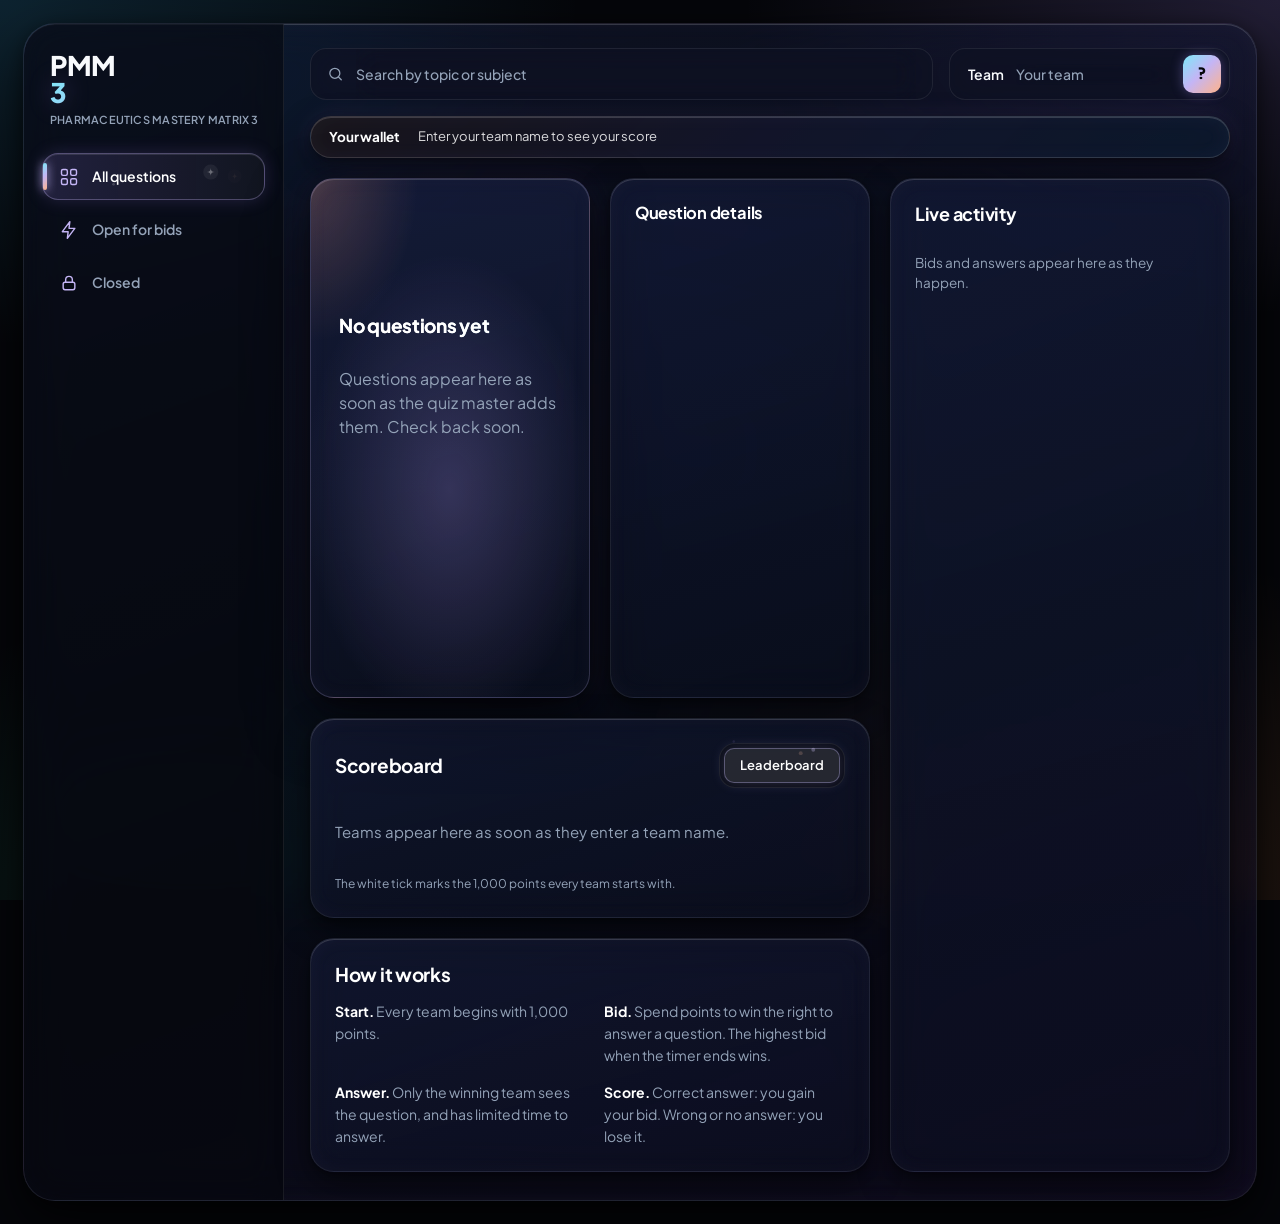
==== commit 5e5c0ca5: "Update code" ====
--- a/index.html
+++ b/index.html
@@ -1,12 +1,13 @@
-<!doctype html>
+<!DOCTYPE html>
 <html lang="en">
 <head>
   <meta charset="utf-8">
   <meta name="viewport" content="width=device-width, initial-scale=1">
+  <meta name="theme-color" content="#05060a">
   <title>PMM 3 – Pharmaceutics Mastery Matrix 3</title>
   <link rel="preconnect" href="https://fonts.googleapis.com">
   <link rel="preconnect" href="https://fonts.gstatic.com" crossorigin>
-  <link href="https://fonts.googleapis.com/css2?family=Plus+Jakarta+Sans:wght@400;500;600;700;800&display=swap" rel="stylesheet">
+  <link href="https://fonts.googleapis.com/css2?family=JetBrains+Mono:wght@400;500;600;700;800&family=Plus+Jakarta+Sans:ital,wght@0,400;0,500;0,600;0,700;0,800;1,400&display=swap" rel="stylesheet">
   <link rel="stylesheet" href="style.css">
 </head>
 <body>
@@ -41,7 +42,7 @@
           <div class="wallet" id="wallet" aria-live="polite"></div>
         </div>
         <label class="pill">Team
-          <input id="bidder" maxlength="24" placeholder="Your team" autocomplete="off">
+          <input id="bidder" type="text" maxlength="24" placeholder="Your team" autocomplete="off">
           <span class="avatar" id="avatar" aria-hidden="true">?</span>
         </label>
       </header>
@@ -88,8 +89,8 @@
       <div class="quick" id="quick"></div>
       <p class="err" id="bidErr" role="alert"></p>
       <div class="row">
-        <button value="cancel" class="ghost" type="submit" formnovalidate>Cancel</button>
-        <button id="bidGo" type="button" class="primary">Place bid</button>
+        <button id="bidCancel" value="cancel" class="ghost" type="button">Cancel</button>
+        <button id="bidGo" type="submit" class="primary">Place bid</button>
       </div>
     </form>
   </dialog>
--- a/style.css
+++ b/style.css
@@ -1,495 +1,2713 @@
-/* PMM 3 – dashboard theme: black with powder blue, soft lavender and warm sunset peach glows */
+/* ==========================================================================
+   Pharmaceutics Mastery Matrix 3 (PMM 3) – Design System Stylesheet
+   Architecture: Real-time Zero-Backend Multi-View Quiz Auction Engine
+   Design Style: Deep OLED Dark Luxury (#05060a) + Neon Accents & Glassmorphism
+   Typography: Plus Jakarta Sans (UI) + JetBrains Mono (Telemetry/Tabular)
+   ========================================================================== */
+
 :root {
-  --bg: #030304;
-  --powder: #b0d6f0;
-  --powder-2: #7fb4dc;
+  /* Surface & Base (OLED Luxury) */
+  --bg: #05060a;
+  --bg-card: rgba(14, 18, 35, 0.72);
+  --bg-card-subtle: rgba(10, 14, 26, 0.65);
+  --bg-surface-elevated: rgba(22, 28, 54, 0.75);
+  --bg-glass: rgba(255, 255, 255, 0.04);
+  --bg-glass-hi: rgba(255, 255, 255, 0.09);
+  --glass: rgba(255, 255, 255, 0.04);
+  --glass-hi: rgba(255, 255, 255, 0.09);
+
+  /* Borders & Dividers */
+  --line: rgba(255, 255, 255, 0.08);
+  --line-strong: rgba(255, 255, 255, 0.16);
+  --line-glow: rgba(196, 181, 245, 0.35);
+
+  /* Neon Accents: Cyan, Lavender, Sunset Peach, Emerald, Coral */
+  --cyan: #38bdf8;
+  --powder: #7ee7f8;
+  --powder-2: #38bdf8;
+  --cyan-glow: rgba(56, 189, 248, 0.4);
+
   --lav: #c4b5f5;
-  --lav-2: #9d8be8;
+  --lav-2: #a78bfa;
+  --lav-glow: rgba(167, 139, 250, 0.45);
+
   --peach: #ffb38a;
-  --peach-2: #ff8f6b;
-  --text: #f5f4fa;
-  --mute: #a3a8bd;
-  --line: rgba(255, 255, 255, .08);
-  --glass: rgba(255, 255, 255, .05);
-  --glass-hi: rgba(255, 255, 255, .11);
-  --danger: #ff7a8a;
-  --accent: linear-gradient(135deg, #bfe0f5 0%, #c4b5f5 50%, #ffb08a 100%);
-  --warm: linear-gradient(135deg, #ff8f6b 0%, #ffb38a 55%, #ffd5b5 100%);
-  --powderbar: linear-gradient(135deg, #7fb4dc 0%, #b0d6f0 55%, #e2f2fc 100%);
-  --lavbar: linear-gradient(135deg, #8f7fe0 0%, #c4b5f5 100%);
-  --hatch: repeating-linear-gradient(135deg, rgba(255, 255, 255, .38) 0 2px, transparent 2px 7px);
-  --font: "Plus Jakarta Sans", "Inter", "Segoe UI", system-ui, sans-serif;
-}
-* { box-sizing: border-box; }
-html { color-scheme: dark; }
+  --peach-2: #f97316;
+  --peach-glow: rgba(251, 146, 60, 0.4);
+
+  --emerald: #34d399;
+  --emerald-2: #10b981;
+  --emerald-glow: rgba(52, 211, 153, 0.45);
+
+  --coral: #ff5c77;
+  --coral-2: #f43f5e;
+  --coral-glow: rgba(244, 63, 94, 0.45);
+  --danger: #ff5c77;
+
+  /* Typography & Readability */
+  --text: #f8fafc;
+  --text-dim: #cbd5e1;
+  --mute: #94a3b8;
+  --mute-deep: #64748b;
+  --font-sans: "Plus Jakarta Sans", -apple-system, BlinkMacSystemFont, "Segoe UI", Roboto, sans-serif;
+  --font-mono: "JetBrains Mono", ui-monospace, SFMono-Regular, Menlo, Monaco, Consolas, monospace;
+  --font: var(--font-sans);
+
+  /* Multi-stop Gradients */
+  --accent: linear-gradient(135deg, #7ee7f8 0%, #c4b5f5 48%, #ffb38a 100%);
+  --accent-hover: linear-gradient(135deg, #9aeefb 0%, #d8cdfa 48%, #ffc5a6 100%);
+  --warm: linear-gradient(135deg, #f97316 0%, #fb923c 50%, #fde047 100%);
+  --powderbar: linear-gradient(135deg, #0284c7 0%, #38bdf8 55%, #7ee7f8 100%);
+  --lavbar: linear-gradient(135deg, #7c3aed 0%, #a855f7 50%, #c4b5f5 100%);
+  --emeraldbar: linear-gradient(135deg, #059669 0%, #10b981 50%, #34d399 100%);
+  --coralbar: linear-gradient(135deg, #e11d48 0%, #f43f5e 50%, #ff5c77 100%);
+  --hatch: repeating-linear-gradient(135deg, rgba(255, 255, 255, 0.28) 0 2px, transparent 2px 7px);
+  --glass-specular: inset 0 1px 0 rgba(255, 255, 255, 0.16), inset 0 0 20px rgba(196, 181, 245, 0.04);
+
+  /* Shadows */
+  --shadow-sm: 0 2px 8px rgba(0, 0, 0, 0.4);
+  --shadow-md: 0 12px 30px rgba(0, 0, 0, 0.55), 0 2px 6px rgba(0, 0, 0, 0.3);
+  --shadow-lg: 0 24px 60px rgba(0, 0, 0, 0.72), 0 4px 16px rgba(0, 0, 0, 0.4);
+  --shadow-glow-lav: 0 0 26px var(--lav-glow);
+  --shadow-glow-cyan: 0 0 26px var(--cyan-glow);
+  --shadow-glow-peach: 0 0 26px var(--peach-glow);
+
+  /* Radius */
+  --r-sm: 10px;
+  --r-md: 16px;
+  --r-lg: 24px;
+  --r-xl: 32px;
+  --r-full: 9999px;
+
+  /* Transitions */
+  --t-fast: 160ms cubic-bezier(0.4, 0, 0.2, 1);
+  --t-normal: 240ms cubic-bezier(0.4, 0, 0.2, 1);
+  --t-smooth: 350ms cubic-bezier(0.16, 1, 0.3, 1);
+}
+
+/* ---------- Global Reset & Body ---------- */
+*, *::before, *::after {
+  box-sizing: border-box;
+}
+
+html {
+  color-scheme: dark;
+  scroll-behavior: smooth;
+}
+
 body {
-  margin: 0; color: var(--text); font: 400 15px/1.5 var(--font);
-  padding: clamp(8px, 1.6vw, 22px); min-height: 100vh;
-  background:
-    radial-gradient(55% 50% at 0% 0%, rgba(176, 214, 240, .34) 0%, transparent 70%),
-    radial-gradient(55% 50% at 100% 4%, rgba(196, 181, 245, .32) 0%, transparent 70%),
-    radial-gradient(60% 50% at 85% 100%, rgba(255, 150, 112, .30) 0%, transparent 70%),
-    radial-gradient(45% 40% at 0% 100%, rgba(196, 181, 245, .15) 0%, transparent 70%),
-    var(--bg);
+  margin: 0;
+  color: var(--text);
+  font: 400 15px/1.5 var(--font);
+  padding: clamp(8px, 1.8vw, 24px);
+  min-height: 100vh;
+  background-color: var(--bg);
+  background-image:
+    radial-gradient(65% 55% at 0% 0%, rgba(56, 189, 248, 0.16) 0%, transparent 70%),
+    radial-gradient(60% 50% at 100% 0%, rgba(167, 139, 250, 0.18) 0%, transparent 70%),
+    radial-gradient(65% 55% at 85% 100%, rgba(251, 146, 60, 0.14) 0%, transparent 70%),
+    radial-gradient(50% 45% at 15% 100%, rgba(52, 211, 153, 0.11) 0%, transparent 70%),
+    radial-gradient(40% 40% at 50% 50%, rgba(196, 181, 245, 0.04) 0%, transparent 80%);
   background-attachment: fixed;
-}
-button, input, textarea, select { font: inherit; color: inherit; }
-a { color: inherit; text-decoration: none; }
-:focus-visible { outline: 3px solid var(--lav); outline-offset: 2px; }
-[hidden] { display: none !important; }
-
-/* ---------- app frame: sidebar + content ---------- */
+  -webkit-font-smoothing: antialiased;
+  -moz-osx-font-smoothing: grayscale;
+}
+
+button, input, textarea, select {
+  font: inherit;
+  color: inherit;
+}
+
+a {
+  color: inherit;
+  text-decoration: none;
+}
+
+:focus-visible {
+  outline: 2px solid var(--lav);
+  outline-offset: 3px;
+  box-shadow: 0 0 14px var(--lav-glow);
+}
+
+[hidden] {
+  display: none !important;
+}
+
+/* ---------- Custom Stylish Scrollbars ---------- */
+::-webkit-scrollbar {
+  width: 8px;
+  height: 8px;
+}
+::-webkit-scrollbar-track {
+  background: rgba(5, 6, 10, 0.55);
+  border-radius: var(--r-full);
+}
+::-webkit-scrollbar-thumb {
+  background: linear-gradient(180deg, rgba(196, 181, 245, 0.28), rgba(56, 189, 248, 0.22));
+  border-radius: var(--r-full);
+  border: 2px solid rgba(5, 6, 10, 0.55);
+  transition: background var(--t-fast);
+}
+::-webkit-scrollbar-thumb:hover {
+  background: linear-gradient(180deg, rgba(196, 181, 245, 0.65), rgba(56, 189, 248, 0.55));
+  box-shadow: 0 0 10px rgba(196, 181, 245, 0.4);
+}
+* {
+  scrollbar-width: thin;
+  scrollbar-color: rgba(196, 181, 245, 0.3) rgba(5, 6, 10, 0.55);
+}
+
+/* ---------- App Frame: Sidebar + Content ---------- */
 .app {
-  max-width: 1500px; margin: 0 auto; display: grid; grid-template-columns: 250px minmax(0, 1fr);
-  border-radius: 32px; border: 1px solid var(--line); overflow: hidden;
-  background: linear-gradient(160deg, rgba(255, 255, 255, .06) 0%, rgba(255, 255, 255, .015) 50%, rgba(196, 181, 245, .04) 100%);
-  box-shadow: 0 30px 80px rgba(0, 0, 0, .55), inset 0 1px 0 rgba(255, 255, 255, .1);
-}
+  max-width: 1540px;
+  margin: 0 auto;
+  display: grid;
+  grid-template-columns: 260px minmax(0, 1fr);
+  border-radius: var(--r-xl);
+  border: 1px solid var(--line);
+  overflow: hidden;
+  background: linear-gradient(160deg, rgba(22, 28, 54, 0.55) 0%, rgba(10, 14, 26, 0.7) 60%, rgba(20, 14, 38, 0.6) 100%);
+  -webkit-backdrop-filter: blur(24px) saturate(180%);
+  backdrop-filter: blur(24px) saturate(180%);
+  box-shadow: var(--shadow-lg), var(--glass-specular);
+}
+
 .side {
-  display: flex; flex-direction: column; gap: 26px; padding: 26px 16px 20px;
-  border-right: 1px solid var(--line); background: rgba(0, 0, 0, .4);
-}
-.brand { margin: 0 0 0 10px; font: 800 26px/1 var(--font); letter-spacing: -.03em; }
-.brand span { background: var(--accent); -webkit-background-clip: text; background-clip: text; color: transparent; margin-left: 2px; }
-.brand small { display: block; margin-top: 6px; font: 500 11px/1.3 var(--font); letter-spacing: 0; color: var(--mute); -webkit-text-fill-color: var(--mute); }
-
-.menu { display: grid; gap: 4px; }
-.menu button, .menu a {
-  position: relative; display: flex; align-items: center; gap: 12px; width: 100%;
-  padding: 12px 14px 12px 16px; border: 0; border-radius: 14px; background: none; cursor: pointer;
-  color: var(--mute); text-align: left; font-size: 14px; font-weight: 600;
-}
-.menu button:hover, .menu a:hover { color: #fff; }
-.menu button.on, .menu a.on { color: #fff; background: rgba(255, 255, 255, .08); }
-.menu button.on::before, .menu a.on::before {
-  content: ""; position: absolute; left: 0; top: 22%; bottom: 22%; width: 3px; border-radius: 3px; background: var(--accent);
-}
-.menu svg { flex: none; color: var(--lav); }
-
+  display: flex;
+  flex-direction: column;
+  gap: 26px;
+  padding: 28px 18px 22px;
+  border-right: 1px solid var(--line);
+  background: rgba(5, 6, 10, 0.55);
+  -webkit-backdrop-filter: blur(20px);
+  backdrop-filter: blur(20px);
+}
+
+.brand {
+  margin: 0 0 0 8px;
+  font: 800 27px/1 var(--font-sans);
+  letter-spacing: -0.035em;
+  display: flex;
+  flex-direction: column;
+}
+
+.brand span {
+  background: var(--accent);
+  -webkit-background-clip: text;
+  background-clip: text;
+  color: transparent;
+  display: inline-block;
+  filter: drop-shadow(0 0 12px rgba(167, 139, 250, 0.35));
+}
+
+.brand small {
+  display: block;
+  margin-top: 7px;
+  font: 600 11px/1.3 var(--font-sans);
+  letter-spacing: 0.02em;
+  color: var(--mute);
+  text-transform: uppercase;
+  -webkit-text-fill-color: var(--mute);
+}
+
+/* ---------- Navigation Menu ---------- */
+.menu {
+  display: grid;
+  gap: 6px;
+}
+
+.menu button,
+.menu a {
+  position: relative;
+  display: flex;
+  align-items: center;
+  gap: 13px;
+  width: 100%;
+  padding: 12px 16px;
+  border: 1px solid transparent;
+  border-radius: var(--r-md);
+  background: none;
+  cursor: pointer;
+  color: var(--mute);
+  text-align: left;
+  font-size: 14px;
+  font-weight: 600;
+  transition: all var(--t-fast);
+}
+
+.menu button:hover,
+.menu a:hover {
+  color: #ffffff;
+  background: rgba(255, 255, 255, 0.05);
+  border-color: rgba(255, 255, 255, 0.08);
+  transform: translateX(2px);
+}
+
+.menu button.on,
+.menu a.on {
+  color: #ffffff;
+  background: linear-gradient(90deg, rgba(167, 139, 250, 0.16) 0%, rgba(255, 255, 255, 0.04) 100%);
+  border-color: rgba(196, 181, 245, 0.32);
+  box-shadow: 0 0 18px rgba(167, 139, 250, 0.18), inset 0 1px 0 rgba(255, 255, 255, 0.1);
+}
+
+.menu button.on::before,
+.menu a.on::before {
+  content: "";
+  position: absolute;
+  left: 0;
+  top: 20%;
+  bottom: 20%;
+  width: 3.5px;
+  border-radius: 4px;
+  background: var(--accent);
+  box-shadow: 0 0 10px var(--lav);
+}
+
+.menu svg {
+  flex: none;
+  color: var(--lav);
+  transition: transform var(--t-fast), color var(--t-fast);
+}
+
+.menu button:hover svg,
+.menu a:hover svg {
+  color: var(--powder);
+  transform: scale(1.08);
+}
+
+/* ---------- Sidebar Wallet Card (Fallback) ---------- */
 .sidecard {
-  margin-top: auto; padding: 18px; border-radius: 22px; border: 1px solid rgba(255, 255, 255, .14);
+  margin-top: auto;
+  padding: 20px;
+  border-radius: var(--r-lg);
+  border: 1px solid rgba(255, 255, 255, 0.16);
   background:
     var(--hatch) 0 0 / 100% 100%,
-    linear-gradient(145deg, rgba(255, 150, 112, .62) 0%, rgba(196, 170, 235, .55) 50%, rgba(130, 185, 232, .6) 100%);
-  background-blend-mode: soft-light, normal;
-  box-shadow: 0 16px 36px rgba(0, 0, 0, .35), inset 0 1px 0 rgba(255, 255, 255, .2);
-}
-.sidecard h3 { margin: 0 0 10px; font: 700 15px/1.2 var(--font); }
-.wallet { display: grid; gap: 8px; font-size: 13px; }
-.wallet > span, .wallet .tl { color: rgba(255, 255, 255, .8); }
+    linear-gradient(145deg, rgba(251, 146, 60, 0.45) 0%, rgba(167, 139, 250, 0.4) 50%, rgba(56, 189, 248, 0.45) 100%);
+  background-blend-mode: overlay, normal;
+  box-shadow: var(--shadow-md), inset 0 1px 0 rgba(255, 255, 255, 0.25);
+  -webkit-backdrop-filter: blur(16px);
+  backdrop-filter: blur(16px);
+}
+
+.sidecard h3 {
+  margin: 0 0 10px;
+  font: 700 15px/1.2 var(--font-sans);
+  letter-spacing: -0.01em;
+}
+
+.wallet {
+  display: grid;
+  gap: 8px;
+  font-size: 13px;
+}
+
+.wallet > span,
+.wallet .tl {
+  color: rgba(255, 255, 255, 0.85);
+}
+
 .wallet input {
-  width: 100%; height: 48px; padding: 0 14px; border-radius: 14px; font-size: 24px; font-weight: 800;
-  font-variant-numeric: tabular-nums; background: rgba(0, 0, 0, .3); border: 1px solid rgba(255, 255, 255, .16);
+  width: 100%;
+  height: 48px;
+  padding: 0 14px;
+  border-radius: var(--r-md);
+  font-family: var(--font-mono);
+  font-size: 24px;
+  font-weight: 800;
+  font-variant-numeric: tabular-nums;
+  background: rgba(5, 6, 10, 0.55);
+  border: 1px solid rgba(255, 255, 255, 0.18);
+  color: #ffffff;
+  -moz-appearance: textfield;
   appearance: textfield;
-  -moz-appearance: textfield;
-}
-.wallet input::-webkit-outer-spin-button, .wallet input::-webkit-inner-spin-button { -webkit-appearance: none; margin: 0; }
-.wallet input[readonly] { opacity: .85; cursor: not-allowed; }
-.wallet .ghost { width: 100%; height: 42px; background: rgba(0, 0, 0, .3); border-color: rgba(255, 255, 255, .2); }
-.tl { color: var(--mute); font-size: 13px; }
-
-.content { min-width: 0; padding: 20px 22px 24px; display: grid; gap: 16px; align-content: start; }
-.top { display: flex; align-items: center; justify-content: space-between; gap: 14px; flex-wrap: wrap; }
-.pagetitle { margin: 0; font: 700 26px/1.2 var(--font); letter-spacing: -.02em; }
-.search, .pill {
-  margin: 0; display: flex; align-items: center; gap: 10px; height: 50px; border-radius: 15px;
-  background: var(--glass); border: 1px solid var(--line); color: var(--text); font-size: 14px;
-}
-.search { flex: 1; max-width: 460px; padding: 0 16px; color: var(--mute); }
-.search input { height: 100%; padding: 0; border: 0; border-radius: 0; background: transparent; color: var(--text); font-size: 14px; }
-.search input::placeholder { color: var(--mute); }
-.pill { padding: 0 6px 0 18px; font-weight: 600; white-space: nowrap; }
-.pill input { width: 150px; padding: 0; border: 0; border-radius: 0; background: transparent; color: #fff; font-weight: 600; }
-.pill input::placeholder { color: var(--mute); font-weight: 500; }
-.search:focus-within, .pill:focus-within { outline: 3px solid var(--lav); outline-offset: 2px; }
-.search input:focus-visible, .pill input:focus-visible { outline: none; }
-.avatar { width: 38px; height: 38px; border-radius: 12px; background: var(--accent); color: #1b1226; display: grid; place-items: center; font-weight: 800; font-size: 15px; }
-
-/* ---------- grid ---------- */
-.dash { display: grid; grid-template-columns: minmax(0, 1fr) 320px; gap: 16px; }
-.leftcol { display: grid; gap: 16px; min-width: 0; align-content: start; }
-.mainrow { display: grid; grid-template-columns: minmax(0, 1fr) 250px; gap: 16px; }
+  transition: all var(--t-fast);
+}
+
+.wallet input:focus {
+  border-color: var(--lav);
+  box-shadow: 0 0 16px var(--lav-glow);
+}
+
+.wallet input::-webkit-outer-spin-button,
+.wallet input::-webkit-inner-spin-button {
+  -webkit-appearance: none;
+  margin: 0;
+}
+
+.wallet input[readonly] {
+  opacity: 0.9;
+  cursor: not-allowed;
+  background: rgba(5, 6, 10, 0.4);
+}
+
+.wallet .ghost {
+  width: 100%;
+  height: 42px;
+  background: rgba(5, 6, 10, 0.4);
+  border-color: rgba(255, 255, 255, 0.2);
+}
+
+.tl {
+  color: var(--mute);
+  font-size: 13px;
+}
+
+/* ---------- Content Area & Topgrid Header ---------- */
+.content {
+  min-width: 0;
+  padding: 24px 26px 28px;
+  display: grid;
+  gap: 20px;
+  align-content: start;
+}
+
+.top {
+  display: flex;
+  align-items: center;
+  justify-content: space-between;
+  gap: 16px;
+  flex-wrap: wrap;
+}
+
+.topgrid {
+  display: grid;
+  grid-template-columns: minmax(0, 1.1fr) auto minmax(0, 1fr);
+  gap: 16px;
+  align-items: center;
+}
+
+.pagetitle {
+  margin: 0;
+  font: 800 28px/1.2 var(--font-sans);
+  letter-spacing: -0.025em;
+  background: linear-gradient(135deg, #ffffff 40%, var(--lav) 100%);
+  -webkit-background-clip: text;
+  background-clip: text;
+  color: transparent;
+}
+
+.search,
+.pill {
+  margin: 0;
+  display: flex;
+  align-items: center;
+  gap: 12px;
+  height: 52px;
+  border-radius: var(--r-md);
+  background: rgba(14, 18, 35, 0.65);
+  border: 1px solid var(--line);
+  color: var(--text);
+  font-size: 14px;
+  -webkit-backdrop-filter: blur(16px);
+  backdrop-filter: blur(16px);
+  transition: all var(--t-fast);
+}
+
+.search {
+  flex: 1;
+  max-width: 440px;
+  padding: 0 16px;
+  color: var(--mute);
+}
+
+.search input {
+  height: 100%;
+  padding: 0;
+  border: 0;
+  border-radius: 0;
+  background: transparent;
+  color: var(--text);
+  font-size: 14px;
+}
+
+.search input::placeholder {
+  color: var(--mute);
+  font-weight: 500;
+}
+
+.pill {
+  padding: 0 8px 0 18px;
+  font-weight: 600;
+  white-space: nowrap;
+}
+
+.pill input {
+  width: 155px;
+  padding: 0;
+  border: 0;
+  border-radius: 0;
+  background: transparent;
+  color: #ffffff;
+  font-weight: 700;
+  font-size: 14px;
+}
+
+.pill input::placeholder {
+  color: var(--mute);
+  font-weight: 500;
+}
+
+.search:focus-within,
+.pill:focus-within {
+  border-color: var(--lav);
+  box-shadow: 0 0 0 3px rgba(196, 181, 245, 0.22), 0 0 18px rgba(196, 181, 245, 0.16);
+}
+
+.search input:focus-visible,
+.pill input:focus-visible {
+  outline: none;
+}
+
+.avatar {
+  width: 38px;
+  height: 38px;
+  border-radius: var(--r-sm);
+  background: var(--accent);
+  color: #05060a;
+  display: grid;
+  place-items: center;
+  font-family: var(--font-mono);
+  font-weight: 800;
+  font-size: 16px;
+  box-shadow: 0 0 12px rgba(167, 139, 250, 0.35);
+}
+
+/* ---------- Topgrid Wallet Box (Hero Header Center) ---------- */
+.walletbox {
+  margin: 0;
+  padding: 10px 18px;
+  border-radius: var(--r-lg);
+  display: grid;
+  grid-template-columns: auto 1fr;
+  align-items: center;
+  gap: 6px 18px;
+  background:
+    linear-gradient(135deg, rgba(251, 146, 60, 0.22) 0%, rgba(167, 139, 250, 0.2) 50%, rgba(56, 189, 248, 0.22) 100%),
+    rgba(10, 14, 26, 0.75);
+  border: 1px solid rgba(255, 255, 255, 0.15);
+  box-shadow: var(--shadow-md), var(--glass-specular), 0 0 24px rgba(167, 139, 250, 0.12);
+  -webkit-backdrop-filter: blur(20px);
+  backdrop-filter: blur(20px);
+}
+
+.walletbox h3 {
+  margin: 0;
+  font-size: 13.5px;
+  font-weight: 700;
+  letter-spacing: -0.01em;
+  white-space: nowrap;
+  color: #ffffff;
+  display: flex;
+  align-items: center;
+  gap: 6px;
+}
+
+.walletbox .wallet {
+  grid-template-columns: auto 145px auto;
+  align-items: center;
+  gap: 4px 12px;
+  font-size: 12.5px;
+}
+
+.walletbox .wallet > span:first-child {
+  white-space: nowrap;
+}
+
+.walletbox .wallet input {
+  height: 38px;
+  padding: 0 12px;
+  border-radius: var(--r-sm);
+  font-family: var(--font-mono);
+  font-size: 18px;
+  font-weight: 700;
+  background: rgba(5, 6, 10, 0.65);
+}
+
+.walletbox .wallet .ghost {
+  width: auto;
+  height: 38px;
+  padding: 0 16px;
+  font-size: 13px;
+  font-weight: 700;
+  white-space: nowrap;
+  border-radius: var(--r-sm);
+}
+
+.walletbox .wallet .wmeta {
+  grid-column: 1 / -1;
+  font-size: 11.5px;
+  font-family: var(--font-mono);
+  line-height: 1.35;
+  white-space: nowrap;
+  color: var(--text-dim);
+}
+
+.walletbox .wallet > .tl:only-child {
+  grid-column: 1 / -1;
+  font-size: 13px;
+}
+
+/* ---------- Dashboard Grid ---------- */
+.dash {
+  display: grid;
+  grid-template-columns: minmax(0, 1fr) 340px;
+  gap: 20px;
+}
+
+.leftcol {
+  display: grid;
+  gap: 20px;
+  min-width: 0;
+  align-content: start;
+}
+
+.mainrow {
+  display: grid;
+  grid-template-columns: minmax(0, 1fr) 260px;
+  gap: 20px;
+}
+
 .card {
-  border-radius: 24px; padding: 22px; border: 1px solid var(--line);
-  background: linear-gradient(160deg, rgba(255, 255, 255, .075), rgba(255, 255, 255, .025));
-  box-shadow: inset 0 1px 0 rgba(255, 255, 255, .06);
-}
-.card h2 { margin: 0 0 14px; font: 700 18px/1.2 var(--font); letter-spacing: -.01em; }
-.charthead { display: flex; flex-wrap: wrap; align-items: center; justify-content: space-between; gap: 12px; margin-bottom: 16px; }
-.charthead h2 { margin: 0; }
-
-/* ---------- hero card ---------- */
+  border-radius: var(--r-lg);
+  padding: 24px;
+  border: 1px solid var(--line);
+  background: linear-gradient(165deg, rgba(22, 28, 54, 0.58) 0%, rgba(10, 14, 26, 0.68) 100%);
+  -webkit-backdrop-filter: blur(18px) saturate(180%);
+  backdrop-filter: blur(18px) saturate(180%);
+  box-shadow: var(--shadow-md), var(--glass-specular);
+  transition: border-color var(--t-normal), box-shadow var(--t-normal);
+}
+
+.card:hover {
+  border-color: rgba(196, 181, 245, 0.2);
+}
+
+.card h2 {
+  margin: 0 0 16px;
+  font: 700 19px/1.2 var(--font-sans);
+  letter-spacing: -0.015em;
+  color: #ffffff;
+}
+
+.charthead {
+  display: flex;
+  flex-wrap: wrap;
+  align-items: center;
+  justify-content: space-between;
+  gap: 14px;
+  margin-bottom: 18px;
+}
+
+.charthead h2 {
+  margin: 0;
+}
+
+.charthead h2 .hint,
+#teamCount,
+#draftCount {
+  font-weight: 600;
+  font-family: var(--font-mono);
+}
+
+/* ---------- Hero Card ---------- */
 .hero {
-  position: relative; padding: 24px; min-height: 520px;
-  display: grid; grid-template-rows: auto 1fr auto; gap: 14px;
+  position: relative;
+  padding: 28px;
+  min-height: 520px;
+  display: grid;
+  grid-template-rows: auto 1fr auto;
+  gap: 18px;
   background:
-    radial-gradient(70% 60% at 50% 60%, rgba(168, 148, 238, .22) 0%, transparent 70%),
-    radial-gradient(50% 40% at 0% 0%, rgba(255, 160, 122, .2) 0%, transparent 70%),
-    linear-gradient(160deg, rgba(255, 255, 255, .075), rgba(255, 255, 255, .02));
-}
-.heroTop { position: relative; z-index: 2; display: grid; grid-template-columns: minmax(0, 1fr) minmax(0, 240px); gap: 20px; align-items: start; }
-.big { margin: 0; font: 700 clamp(30px, 4.2vw, 54px)/1.05 var(--font); letter-spacing: -.035em; overflow-wrap: anywhere; }
-.sub { display: flex; flex-wrap: wrap; align-items: center; gap: 8px 12px; margin: 14px 0 0; font-size: 14px; color: #dfe2f0; }
-.sub .ref { color: #ddd3fd; font-size: 12px; font-weight: 700; padding: 3px 11px; border-radius: 8px; background: rgba(196, 181, 245, .14); border: 1px solid rgba(196, 181, 245, .4); }
-.about p { margin: 4px 0 0; color: var(--mute); font-size: 14px; line-height: 1.55; display: -webkit-box; line-clamp: 3; -webkit-line-clamp: 3; -webkit-box-orient: vertical; overflow: hidden; }
-.about.open p { display: block; }
-.link { background: none; border: 0; padding: 0; margin-top: 10px; color: var(--lav); cursor: pointer; font-size: 14px; font-weight: 600; }
-.stage { position: absolute; inset: 110px 4% 150px; display: grid; place-items: center; z-index: 1; pointer-events: none; }
+    radial-gradient(75% 65% at 50% 60%, rgba(168, 148, 238, 0.25) 0%, transparent 70%),
+    radial-gradient(55% 45% at 0% 0%, rgba(255, 160, 122, 0.22) 0%, transparent 70%),
+    linear-gradient(165deg, rgba(25, 32, 62, 0.65) 0%, rgba(10, 14, 26, 0.72) 100%);
+  border: 1px solid rgba(196, 181, 245, 0.22);
+  box-shadow: var(--shadow-lg), var(--glass-specular), 0 0 40px rgba(167, 139, 250, 0.1);
+}
+
+.heroTop {
+  position: relative;
+  z-index: 2;
+  display: grid;
+  grid-template-columns: minmax(0, 1fr) minmax(0, 240px);
+  gap: 22px;
+  align-items: start;
+}
+
+.big {
+  margin: 0;
+  font: 800 clamp(26px, 3.4vw, 44px)/1.08 var(--font-sans);
+  letter-spacing: -0.035em;
+  overflow-wrap: break-word;
+  word-break: normal;
+  background: linear-gradient(135deg, #ffffff 40%, var(--powder) 100%);
+  -webkit-background-clip: text;
+  background-clip: text;
+  color: transparent;
+}
+
+.sub {
+  display: flex;
+  flex-wrap: wrap;
+  align-items: center;
+  gap: 8px 12px;
+  margin: 14px 0 0;
+  font-size: 14px;
+  color: #dfe2f0;
+}
+
+.sub .ref {
+  color: #ddd3fd;
+  font-family: var(--font-mono);
+  font-size: 12px;
+  font-weight: 700;
+  padding: 4px 12px;
+  border-radius: var(--r-sm);
+  background: rgba(196, 181, 245, 0.15);
+  border: 1px solid rgba(196, 181, 245, 0.42);
+  box-shadow: 0 0 10px rgba(196, 181, 245, 0.2);
+}
+
+.about p {
+  margin: 4px 0 0;
+  color: var(--mute);
+  font-size: 14px;
+  line-height: 1.6;
+  display: -webkit-box;
+  -webkit-line-clamp: 3;
+  line-clamp: 3;
+  -webkit-box-orient: vertical;
+  overflow: hidden;
+}
+
+.about.open p {
+  display: block;
+}
+
+.link {
+  background: none;
+  border: 0;
+  padding: 0;
+  margin-top: 10px;
+  color: var(--lav);
+  cursor: pointer;
+  font-size: 14px;
+  font-weight: 700;
+  transition: color var(--t-fast);
+}
+
+.link:hover {
+  color: var(--powder);
+  text-decoration: underline;
+}
+
+.stage {
+  position: absolute;
+  inset: 110px 4% 150px;
+  display: grid;
+  place-items: center;
+  z-index: 1;
+  pointer-events: none;
+}
+
 .noimg {
-  font: 800 clamp(110px, 15vw, 200px)/1 var(--font); letter-spacing: -.06em;
-  background: linear-gradient(180deg, rgba(176, 214, 240, .32), rgba(196, 181, 245, .05));
-  -webkit-background-clip: text; background-clip: text; color: transparent;
-}
-.heroBottom { position: relative; z-index: 2; display: grid; grid-template-columns: 1fr auto; gap: 14px 20px; align-items: end; }
-.lbl { display: block; font-size: 14px; color: var(--mute); }
-.bigprice { display: block; font: 700 clamp(32px, 4vw, 46px)/1.1 var(--font); letter-spacing: -.03em; margin: 4px 0 2px; }
-.bigprice small { font-size: .42em; font-weight: 600; color: var(--mute); letter-spacing: 0; }
-.timer { color: var(--lav); font-size: 15px; font-weight: 700; font-variant-numeric: tabular-nums; }
-.who { display: block; margin-top: 4px; color: var(--mute); font-size: 13px; }
-.who mark { background: none; color: #fff; font-weight: 700; }
-.actions { display: flex; align-items: center; gap: 10px; }
-.round { width: 46px; height: 46px; border-radius: 14px; border: 1px solid var(--line); background: var(--glass); cursor: pointer; display: grid; place-items: center; }
-.round:hover { background: var(--glass-hi); }
+  font: 900 clamp(110px, 15vw, 210px)/1 var(--font-mono);
+  letter-spacing: -0.07em;
+  background: linear-gradient(180deg, rgba(126, 231, 248, 0.35) 0%, rgba(196, 181, 245, 0.06) 100%);
+  -webkit-background-clip: text;
+  background-clip: text;
+  color: transparent;
+  user-select: none;
+}
+
+.heroBottom {
+  position: relative;
+  z-index: 2;
+  display: grid;
+  grid-template-columns: 1fr auto;
+  gap: 16px 22px;
+  align-items: end;
+}
+
+.lbl {
+  display: block;
+  font-size: 13.5px;
+  color: var(--mute);
+  font-weight: 500;
+}
+
+.bigprice {
+  display: block;
+  font: 800 clamp(34px, 4.2vw, 48px)/1.08 var(--font-mono);
+  letter-spacing: -0.035em;
+  margin: 4px 0 2px;
+  color: #ffffff;
+}
+
+.bigprice small {
+  font-size: 0.44em;
+  font-family: var(--font-sans);
+  font-weight: 600;
+  color: var(--mute);
+  letter-spacing: 0;
+}
+
+.timer {
+  color: var(--lav);
+  font-family: var(--font-mono);
+  font-size: 15px;
+  font-weight: 700;
+  font-variant-numeric: tabular-nums;
+  text-shadow: 0 0 10px rgba(196, 181, 245, 0.4);
+}
+
+.who {
+  display: block;
+  margin-top: 5px;
+  color: var(--mute);
+  font-size: 13.5px;
+}
+
+.who mark {
+  background: none;
+  color: #ffffff;
+  font-weight: 700;
+}
+
+.actions {
+  display: flex;
+  align-items: center;
+  gap: 12px;
+}
+
+.round {
+  width: 48px;
+  height: 48px;
+  border-radius: var(--r-md);
+  border: 1px solid var(--line);
+  background: rgba(255, 255, 255, 0.05);
+  cursor: pointer;
+  display: grid;
+  place-items: center;
+  transition: all var(--t-fast);
+}
+
+.round:hover {
+  background: rgba(255, 255, 255, 0.1);
+  border-color: rgba(196, 181, 245, 0.35);
+  transform: translateY(-1px);
+}
+
 .cta {
-  height: 46px; padding: 0 28px; border-radius: 14px; border: 0; cursor: pointer; font-weight: 700; font-size: 15px; color: #1b1226;
-  background: var(--accent); box-shadow: 0 10px 26px rgba(168, 148, 238, .4), inset 0 1px 0 rgba(255, 255, 255, .5);
-}
-.cta:hover { filter: brightness(1.06); }
-.cta:disabled { background: var(--glass-hi); color: var(--mute); cursor: not-allowed; filter: none; box-shadow: none; }
-.lotpick { grid-column: 1 / -1; justify-self: start; max-width: 100%; display: flex; align-items: center; gap: 12px; padding: 8px 14px; border-radius: 14px; border: 1px solid var(--line); background: var(--glass); font-size: 13px; color: var(--mute); }
-.dots { display: flex; gap: 6px; overflow-x: auto; padding: 2px; }
-.dot { flex: none; width: 28px; height: 28px; border-radius: 9px; border: 0; background: var(--glass-hi); font-size: 12px; font-weight: 700; cursor: pointer; }
-.dot.on { background: var(--accent); color: #1b1226; }
-.dot.ended:not(.on) { opacity: .45; }
-.emptyhero { min-height: 340px; display: grid; align-content: center; gap: 12px; }
-.emptyhero p { margin: 0; color: var(--mute); font-size: 16px; max-width: 420px; }
-.res { font-size: 15px; font-weight: 700; color: var(--mute); }
-.res.good { color: var(--lav); }
-.res.bad { color: var(--danger); }
-
-/* question card */
-.stage.live { pointer-events: auto; position: relative; inset: auto; margin: 4px 0 8px; height: auto; z-index: 2; }
+  height: 48px;
+  padding: 0 30px;
+  border-radius: var(--r-md);
+  border: 0;
+  cursor: pointer;
+  font-family: var(--font-sans);
+  font-weight: 700;
+  font-size: 15px;
+  color: #05060a;
+  background: var(--accent);
+  box-shadow: 0 6px 22px rgba(167, 139, 250, 0.42), inset 0 1px 0 rgba(255, 255, 255, 0.6);
+  transition: all var(--t-fast);
+}
+
+.cta:hover:not(:disabled) {
+  filter: brightness(1.08);
+  transform: translateY(-1.5px);
+  box-shadow: 0 10px 30px rgba(167, 139, 250, 0.58), inset 0 1px 0 rgba(255, 255, 255, 0.8);
+}
+
+.cta:active:not(:disabled) {
+  transform: translateY(0.5px);
+}
+
+.cta:disabled {
+  background: rgba(255, 255, 255, 0.07);
+  color: var(--mute);
+  cursor: not-allowed;
+  filter: none;
+  box-shadow: none;
+  border: 1px solid var(--line);
+}
+
+.lotpick {
+  grid-column: 1 / -1;
+  justify-self: start;
+  max-width: 100%;
+  display: flex;
+  align-items: center;
+  gap: 12px;
+  padding: 8px 16px;
+  border-radius: var(--r-md);
+  border: 1px solid var(--line);
+  background: rgba(10, 14, 26, 0.6);
+  font-size: 13px;
+  color: var(--mute);
+  -webkit-backdrop-filter: blur(12px);
+  backdrop-filter: blur(12px);
+}
+
+.dots {
+  display: flex;
+  gap: 7px;
+  overflow-x: auto;
+  padding: 2px;
+}
+
+.dot {
+  flex: none;
+  width: 30px;
+  height: 30px;
+  border-radius: var(--r-sm);
+  border: 0;
+  background: rgba(255, 255, 255, 0.08);
+  font-family: var(--font-mono);
+  font-size: 12px;
+  font-weight: 700;
+  cursor: pointer;
+  color: var(--text-dim);
+  transition: all var(--t-fast);
+}
+
+.dot:hover {
+  background: rgba(255, 255, 255, 0.16);
+  color: #ffffff;
+}
+
+.dot.on {
+  background: var(--accent);
+  color: #05060a;
+  box-shadow: 0 0 14px rgba(167, 139, 250, 0.45);
+}
+
+.dot.ended:not(.on) {
+  opacity: 0.45;
+}
+
+.emptyhero {
+  min-height: 340px;
+  display: grid;
+  align-content: center;
+  gap: 14px;
+}
+
+.emptyhero p {
+  margin: 0;
+  color: var(--mute);
+  font-size: 16px;
+  max-width: 440px;
+}
+
+.res {
+  font-size: 15px;
+  font-weight: 700;
+  color: var(--mute);
+}
+
+.res.good {
+  color: var(--emerald);
+  text-shadow: 0 0 12px var(--emerald-glow);
+}
+
+.res.bad {
+  color: var(--coral);
+  text-shadow: 0 0 12px var(--coral-glow);
+}
+
+/* ---------- Question Answering Card ---------- */
+.stage.live {
+  pointer-events: auto;
+  position: relative;
+  inset: auto;
+  margin: 6px 0 10px;
+  height: auto;
+  z-index: 2;
+}
+
 .qcard {
-  width: min(720px, 100%); overflow: auto; padding: 20px; border-radius: 22px; margin: 0 auto;
-  background: linear-gradient(160deg, rgba(16, 16, 22, .95), rgba(6, 6, 9, .95));
-  border: 1px solid rgba(196, 181, 245, .28); box-shadow: 0 24px 60px rgba(0, 0, 0, .5), 0 0 40px rgba(168, 148, 238, .15);
-}
-.qtext { margin: 0 0 14px; font: 600 clamp(17px, 2vw, 21px)/1.4 var(--font); letter-spacing: -.01em; }
-.opts { display: grid; grid-template-columns: 1fr 1fr; gap: 10px; }
-.opt { display: flex; align-items: center; gap: 12px; text-align: left; padding: 11px 13px; border-radius: 14px; border: 1px solid var(--line); background: var(--glass); cursor: pointer; font-size: 14px; }
-.opt b { flex: none; width: 28px; height: 28px; border-radius: 9px; display: grid; place-items: center; background: var(--glass-hi); font-size: 13px; }
-.opt:hover:not(:disabled) { background: var(--glass-hi); }
-.opt:disabled { opacity: 1; cursor: default; color: var(--mute); }
-.opt.picked { border-color: var(--lav); background: rgba(196, 181, 245, .16); color: #fff; }
-.opt.picked b { background: var(--accent); color: #1b1226; }
-.opt.right { border-color: var(--lav); background: rgba(196, 181, 245, .18); color: #fff; }
-.opt.right b { background: var(--accent); color: #1b1226; }
-.opt.wrongpick { border-color: var(--danger); background: rgba(255, 141, 155, .12); color: #fff; }
-.opt.wrongpick b { background: var(--danger); color: #1c0a0d; }
-.qfoot { display: flex; justify-content: flex-end; margin-top: 14px; }
-
-/* ---------- question details (stat list) ---------- */
-.statcard h2 { font-size: 16px; }
-.tiles { display: grid; gap: 10px; }
+  width: min(740px, 100%);
+  overflow: auto;
+  padding: 24px;
+  border-radius: var(--r-lg);
+  margin: 0 auto;
+  background: linear-gradient(165deg, rgba(16, 21, 38, 0.95), rgba(8, 10, 18, 0.96));
+  border: 1px solid rgba(196, 181, 245, 0.35);
+  box-shadow: 0 24px 60px rgba(0, 0, 0, 0.65), 0 0 40px rgba(168, 148, 238, 0.2);
+  -webkit-backdrop-filter: blur(24px);
+  backdrop-filter: blur(24px);
+}
+
+.qtext {
+  margin: 0 0 16px;
+  font: 600 clamp(17px, 2.1vw, 22px)/1.45 var(--font-sans);
+  letter-spacing: -0.015em;
+  white-space: pre-line;
+  color: #ffffff;
+}
+
+.opts {
+  display: grid;
+  grid-template-columns: 1fr 1fr;
+  gap: 12px;
+}
+
+.opt {
+  display: flex;
+  align-items: center;
+  gap: 14px;
+  text-align: left;
+  padding: 13px 16px;
+  border-radius: var(--r-md);
+  border: 1px solid var(--line);
+  background: rgba(255, 255, 255, 0.04);
+  cursor: pointer;
+  font-size: 14.5px;
+  font-weight: 500;
+  transition: all var(--t-fast);
+}
+
+.opt b {
+  flex: none;
+  width: 32px;
+  height: 32px;
+  border-radius: var(--r-sm);
+  display: grid;
+  place-items: center;
+  background: rgba(255, 255, 255, 0.08);
+  font-family: var(--font-mono);
+  font-size: 13px;
+  font-weight: 700;
+  transition: all var(--t-fast);
+}
+
+.opt:hover:not(:disabled) {
+  background: rgba(255, 255, 255, 0.09);
+  border-color: rgba(196, 181, 245, 0.35);
+  transform: translateX(3px);
+}
+
+.opt:disabled {
+  opacity: 1;
+  cursor: default;
+  color: var(--mute);
+}
+
+.opt.picked {
+  border-color: var(--lav);
+  background: rgba(196, 181, 245, 0.18);
+  color: #ffffff;
+  box-shadow: 0 0 18px rgba(196, 181, 245, 0.25);
+}
+
+.opt.picked b {
+  background: var(--accent);
+  color: #05060a;
+}
+
+.opt.right {
+  border-color: var(--emerald);
+  background: rgba(52, 211, 153, 0.18);
+  color: #ffffff;
+  box-shadow: 0 0 20px rgba(52, 211, 153, 0.3);
+}
+
+.opt.right b {
+  background: var(--emeraldbar);
+  color: #05060a;
+}
+
+.opt.wrongpick {
+  border-color: var(--coral);
+  background: rgba(244, 63, 94, 0.16);
+  color: #ffffff;
+  box-shadow: 0 0 20px rgba(244, 63, 94, 0.3);
+}
+
+.opt.wrongpick b {
+  background: var(--coralbar);
+  color: #05060a;
+}
+
+.qfoot {
+  display: flex;
+  justify-content: flex-end;
+  margin-top: 16px;
+}
+
+/* ---------- Question Details (Stat Tiles) ---------- */
+.statcard h2 {
+  font-size: 16.5px;
+}
+
+.tiles {
+  display: grid;
+  gap: 12px;
+}
+
 .tile {
-  display: grid; grid-template-columns: 34px 1fr; column-gap: 12px; align-items: center; padding: 11px 12px;
-  border-radius: 16px; background: rgba(255, 255, 255, .04); border: 1px solid var(--line);
-}
-.tile svg { grid-row: 1 / span 2; width: 26px; height: 26px; color: var(--lav); }
-.tile:nth-child(3n+2) svg { color: var(--peach); }
-.tile:nth-child(3n) svg { color: var(--powder); }
-.tile span { color: var(--mute); font-size: 12px; }
-.tile b { font-weight: 700; font-size: 16px; overflow-wrap: anywhere; }
-
-/* ---------- scoreboard ---------- */
-.seg { display: flex; gap: 4px; background: rgba(0, 0, 0, .3); border-radius: 12px; padding: 4px; }
-.seg button { border: 0; background: none; padding: 7px 14px; border-radius: 9px; cursor: pointer; color: var(--mute); font-size: 13px; font-weight: 600; }
-.seg button.on { background: rgba(255, 255, 255, .12); color: #fff; box-shadow: inset 0 0 0 1px rgba(196, 181, 245, .3); }
-.bars { display: grid; gap: 14px; }
-.bar { display: grid; grid-template-columns: minmax(110px, 190px) 1fr 90px 80px; align-items: center; gap: 12px; font-size: 13px; }
-.bar .bl { white-space: nowrap; overflow: hidden; text-overflow: ellipsis; font-weight: 600; }
-.bar b { text-align: right; font-weight: 700; font-variant-numeric: tabular-nums; }
-.bar small { color: var(--mute); overflow: hidden; text-overflow: ellipsis; white-space: nowrap; }
-.track { position: relative; height: 20px; background: rgba(255, 255, 255, .06); border-radius: 8px; }
-.fill { height: 100%; border-radius: 8px; background: var(--hatch), var(--lavbar); }
-.bar:nth-child(3n+2) .fill { background: var(--hatch), var(--powderbar); }
-.bar:nth-child(3n) .fill { background: var(--hatch), var(--warm); }
-.bar.ended .fill { background: var(--hatch), linear-gradient(90deg, #3f4358, #6b7089); opacity: .75; }
-.bar.ended { color: var(--mute); }
-.start { position: absolute; top: -4px; bottom: -4px; width: 3px; background: #fff; border-radius: 2px; box-shadow: 0 0 8px rgba(255, 255, 255, .6); }
-.bar.me { background: rgba(196, 181, 245, .1); border-radius: 12px; padding: 5px 8px; margin: -5px -8px; }
-.bar.me .bl { color: var(--lav); }
-.note { font-size: 12px; color: var(--mute); margin: 14px 0 0; }
-
-/* ---------- activity feed (transaction list) ---------- */
-.feedcard h2 { font-size: 18px; }
-#feed { list-style: none; margin: 0; padding: 0; display: grid; gap: 0; font-size: 13px; }
-#feed li { position: relative; padding: 12px 0 12px 20px; border-bottom: 1px solid var(--line); }
-#feed li::before { content: ""; position: absolute; left: 2px; top: 19px; width: 8px; height: 8px; border-radius: 3px; background: var(--accent); }
-#feed li:nth-child(3n+2)::before { background: var(--warm); }
-#feed li:nth-child(3n)::before { background: var(--powderbar); }
-#feed li:last-child { border-bottom: 0; }
-#feed li.empty::before { display: none; }
-#feed li.empty { padding-left: 0; }
-#feed small { display: block; color: var(--mute); }
-.empty { color: var(--mute); }
-.rulegrid { display: grid; grid-template-columns: repeat(auto-fit, minmax(210px, 1fr)); gap: 16px 26px; }
-.rulegrid p { margin: 0; color: var(--mute); font-size: 14px; }
-.rulegrid b { color: #fff; }
-
-/* ---------- forms, dialog, buttons, toast ---------- */
-label { display: grid; gap: 6px; margin-top: 14px; font-size: 13px; color: var(--mute); font-weight: 500; }
-input, textarea, select { width: 100%; background: rgba(255, 255, 255, .06); border: 1px solid var(--line); border-radius: 13px; padding: 11px 14px; color: #fff; }
-input:focus, textarea:focus, select:focus { border-color: var(--lav); }
-textarea { resize: vertical; min-height: 110px; }
-select option { background: #121218; color: #fff; }
+  display: grid;
+  grid-template-columns: 36px 1fr;
+  column-gap: 14px;
+  align-items: center;
+  padding: 12px 14px;
+  border-radius: var(--r-md);
+  background: rgba(255, 255, 255, 0.035);
+  border: 1px solid var(--line);
+  transition: all var(--t-fast);
+}
+
+.tile:hover {
+  background: rgba(255, 255, 255, 0.06);
+  border-color: rgba(255, 255, 255, 0.14);
+}
+
+.tile svg {
+  grid-row: 1 / span 2;
+  width: 28px;
+  height: 28px;
+  color: var(--lav);
+  filter: drop-shadow(0 0 8px rgba(196, 181, 245, 0.35));
+}
+
+.tile:nth-child(3n+2) svg {
+  color: var(--peach);
+  filter: drop-shadow(0 0 8px rgba(251, 146, 60, 0.35));
+}
+
+.tile:nth-child(3n) svg {
+  color: var(--powder);
+  filter: drop-shadow(0 0 8px rgba(126, 231, 248, 0.35));
+}
+
+.tile span {
+  color: var(--mute);
+  font-size: 12px;
+  font-weight: 500;
+  text-transform: uppercase;
+  letter-spacing: 0.04em;
+}
+
+.tile b {
+  font-weight: 700;
+  font-size: 16px;
+  overflow-wrap: anywhere;
+  color: #ffffff;
+}
+
+/* ---------- Scoreboard & Bars ---------- */
+.seg {
+  display: flex;
+  gap: 4px;
+  background: rgba(5, 6, 10, 0.55);
+  border-radius: var(--r-md);
+  padding: 4px;
+  border: 1px solid var(--line);
+}
+
+.seg button {
+  border: 0;
+  background: none;
+  padding: 8px 16px;
+  border-radius: var(--r-sm);
+  cursor: pointer;
+  color: var(--mute);
+  font-size: 13px;
+  font-weight: 600;
+  transition: all var(--t-fast);
+}
+
+.seg button:hover {
+  color: #ffffff;
+}
+
+.seg button.on {
+  background: rgba(255, 255, 255, 0.12);
+  color: #ffffff;
+  box-shadow: inset 0 0 0 1px rgba(196, 181, 245, 0.35), 0 0 14px rgba(196, 181, 245, 0.2);
+}
+
+.bars {
+  display: grid;
+  gap: 14px;
+}
+
+.bar {
+  display: grid;
+  grid-template-columns: minmax(110px, 190px) 1fr 90px 80px;
+  align-items: center;
+  gap: 14px;
+  font-size: 13.5px;
+  transition: background var(--t-fast);
+}
+
+.bar .bl {
+  white-space: nowrap;
+  overflow: hidden;
+  text-overflow: ellipsis;
+  font-weight: 700;
+}
+
+.bar b {
+  text-align: right;
+  font-weight: 700;
+  font-family: var(--font-mono);
+  font-variant-numeric: tabular-nums;
+  color: #ffffff;
+}
+
+.bar small {
+  color: var(--mute);
+  overflow: hidden;
+  text-overflow: ellipsis;
+  white-space: nowrap;
+  font-size: 12px;
+}
+
+.track {
+  position: relative;
+  height: 22px;
+  background: rgba(5, 6, 10, 0.5);
+  border-radius: var(--r-sm);
+  border: 1px solid var(--line);
+  overflow: hidden;
+}
+
+.fill {
+  height: 100%;
+  border-radius: var(--r-sm);
+  background: var(--hatch), var(--lavbar);
+  box-shadow: 0 0 14px rgba(167, 139, 250, 0.35);
+  transition: width var(--t-smooth);
+}
+
+.bar:nth-child(3n+2) .fill {
+  background: var(--hatch), var(--powderbar);
+  box-shadow: 0 0 14px rgba(56, 189, 248, 0.35);
+}
+
+.bar:nth-child(3n) .fill {
+  background: var(--hatch), var(--warm);
+  box-shadow: 0 0 14px rgba(251, 146, 60, 0.35);
+}
+
+.bar.ended .fill {
+  background: var(--hatch), linear-gradient(90deg, #334155, #64748b);
+  opacity: 0.7;
+  box-shadow: none;
+}
+
+.bar.ended {
+  color: var(--mute);
+}
+
+.start {
+  position: absolute;
+  top: -2px;
+  bottom: -2px;
+  width: 3px;
+  background: #ffffff;
+  border-radius: 2px;
+  box-shadow: 0 0 10px rgba(255, 255, 255, 0.8);
+  z-index: 2;
+}
+
+.bar.me {
+  background: rgba(196, 181, 245, 0.12);
+  border: 1px solid rgba(196, 181, 245, 0.35);
+  border-radius: var(--r-md);
+  padding: 8px 12px;
+  margin: -6px -10px;
+  box-shadow: 0 0 20px rgba(167, 139, 250, 0.15);
+}
+
+.bar.me .bl {
+  color: var(--lav);
+  text-shadow: 0 0 10px var(--lav-glow);
+}
+
+.note {
+  font-size: 12px;
+  color: var(--mute);
+  margin: 16px 0 0;
+}
+
+/* ---------- Activity Feed ---------- */
+.feedcard h2 {
+  font-size: 18px;
+}
+
+#feed {
+  list-style: none;
+  margin: 0;
+  padding: 0;
+  display: grid;
+  gap: 0;
+  font-size: 13.5px;
+}
+
+#feed li {
+  position: relative;
+  padding: 13px 0 13px 22px;
+  border-bottom: 1px solid var(--line);
+  transition: background var(--t-fast);
+}
+
+#feed li::before {
+  content: "";
+  position: absolute;
+  left: 2px;
+  top: 19px;
+  width: 9px;
+  height: 9px;
+  border-radius: 3px;
+  background: var(--accent);
+  box-shadow: 0 0 10px var(--lav);
+}
+
+#feed li:nth-child(3n+2)::before {
+  background: var(--warm);
+  box-shadow: 0 0 10px var(--peach);
+}
+
+#feed li:nth-child(3n)::before {
+  background: var(--powderbar);
+  box-shadow: 0 0 10px var(--cyan);
+}
+
+#feed li:last-child {
+  border-bottom: 0;
+}
+
+#feed li.empty::before {
+  display: none;
+}
+
+#feed li.empty {
+  padding-left: 0;
+}
+
+#feed small {
+  display: block;
+  color: var(--mute);
+  font-family: var(--font-mono);
+  font-size: 11.5px;
+  margin-top: 2px;
+}
+
+.empty {
+  color: var(--mute);
+}
+
+.rulegrid {
+  display: grid;
+  grid-template-columns: repeat(auto-fit, minmax(220px, 1fr));
+  gap: 16px 28px;
+}
+
+.rulegrid p {
+  margin: 0;
+  color: var(--mute);
+  font-size: 14px;
+  line-height: 1.55;
+}
+
+.rulegrid b {
+  color: #ffffff;
+}
+
+/* ---------- Form Controls, Dialog & Buttons ---------- */
+label {
+  display: grid;
+  gap: 7px;
+  margin-top: 15px;
+  font-size: 13px;
+  color: var(--mute);
+  font-weight: 600;
+}
+
+input, textarea, select {
+  width: 100%;
+  background: rgba(14, 18, 35, 0.65);
+  border: 1px solid var(--line);
+  border-radius: var(--r-md);
+  padding: 12px 16px;
+  color: #ffffff;
+  font-family: var(--font);
+  font-size: 14px;
+  -webkit-backdrop-filter: blur(12px);
+  backdrop-filter: blur(12px);
+  transition: all var(--t-fast);
+}
+
+input:hover, textarea:hover, select:hover {
+  border-color: rgba(255, 255, 255, 0.18);
+  background: rgba(20, 26, 48, 0.7);
+}
+
+input:focus, textarea:focus, select:focus {
+  border-color: var(--lav);
+  background: rgba(20, 26, 48, 0.9);
+  box-shadow: 0 0 0 3px rgba(196, 181, 245, 0.22), 0 0 18px rgba(196, 181, 245, 0.16);
+  outline: none;
+}
+
+textarea {
+  resize: vertical;
+  min-height: 110px;
+}
+
+select option {
+  background: #0c0f1d;
+  color: #ffffff;
+}
+
 dialog {
-  border: 1px solid var(--line); border-radius: 26px; padding: 26px; width: min(420px, calc(100vw - 32px)); color: #fff;
-  background: linear-gradient(160deg, #15151d, #08080b); box-shadow: 0 40px 100px rgba(0, 0, 0, .7);
-}
-dialog::backdrop { background: rgba(0, 0, 0, .78); backdrop-filter: blur(6px); }
-dialog h3 { margin: 0 0 6px; font: 700 22px/1.2 var(--font); letter-spacing: -.01em; }
-.muted { color: var(--mute); margin: 0; }
-.quick { display: flex; gap: 8px; margin-top: 12px; flex-wrap: wrap; }
-.quick button { border: 1px solid var(--line); background: var(--glass); border-radius: 11px; padding: 6px 14px; cursor: pointer; font-weight: 600; font-size: 13px; }
-.quick button:hover { background: var(--glass-hi); }
-.err { color: var(--danger); min-height: 1.5em; margin: 8px 0 0; font-size: 13px; }
-.row { display: flex; justify-content: flex-end; gap: 10px; margin-top: 12px; }
+  border: 1px solid rgba(196, 181, 245, 0.35);
+  border-radius: var(--r-xl);
+  padding: 30px;
+  width: min(450px, calc(100vw - 32px));
+  color: #ffffff;
+  background: linear-gradient(165deg, rgba(20, 26, 50, 0.96), rgba(8, 10, 18, 0.98));
+  box-shadow: 0 40px 100px rgba(0, 0, 0, 0.8), 0 0 50px rgba(167, 139, 250, 0.2);
+  -webkit-backdrop-filter: blur(24px);
+  backdrop-filter: blur(24px);
+}
+
+dialog[open] {
+  animation: dialogZoomIn 220ms cubic-bezier(0.16, 1, 0.3, 1) forwards;
+}
+
+dialog[open]::backdrop {
+  animation: backdropFadeIn 220ms ease forwards;
+}
+
+@keyframes dialogZoomIn {
+  from {
+    opacity: 0;
+    transform: scale(0.95) translateY(8px);
+  }
+  to {
+    opacity: 1;
+    transform: scale(1) translateY(0);
+  }
+}
+
+@keyframes backdropFadeIn {
+  from {
+    opacity: 0;
+  }
+  to {
+    opacity: 1;
+  }
+}
+
+dialog::backdrop {
+  background: rgba(5, 6, 10, 0.82);
+  -webkit-backdrop-filter: blur(10px);
+  backdrop-filter: blur(10px);
+}
+
+dialog h3 {
+  margin: 0 0 8px;
+  font: 800 24px/1.2 var(--font-sans);
+  letter-spacing: -0.02em;
+  color: #ffffff;
+}
+
+.muted {
+  color: var(--mute);
+  margin: 0;
+  font-size: 14px;
+}
+
+.quick {
+  display: flex;
+  gap: 8px;
+  margin-top: 14px;
+  flex-wrap: wrap;
+}
+
+.quick button {
+  border: 1px solid var(--line);
+  background: rgba(255, 255, 255, 0.05);
+  border-radius: var(--r-sm);
+  padding: 7px 16px;
+  cursor: pointer;
+  font-family: var(--font-mono);
+  font-weight: 700;
+  font-size: 13px;
+  transition: all var(--t-fast);
+}
+
+.quick button:hover {
+  background: rgba(255, 255, 255, 0.12);
+  border-color: rgba(196, 181, 245, 0.35);
+  color: #ffffff;
+  transform: translateY(-1px);
+}
+
+.err {
+  color: var(--coral);
+  min-height: 1.5em;
+  margin: 10px 0 0;
+  font-size: 13.5px;
+  font-weight: 600;
+  text-shadow: 0 0 10px rgba(244, 63, 94, 0.3);
+}
+
+.row {
+  display: flex;
+  justify-content: flex-end;
+  gap: 12px;
+  margin-top: 16px;
+}
+
 .primary {
-  height: 46px; padding: 0 26px; border-radius: 14px; border: 0; color: #1b1226; font-weight: 700; cursor: pointer;
-  background: var(--accent); box-shadow: 0 10px 24px rgba(168, 148, 238, .35), inset 0 1px 0 rgba(255, 255, 255, .5);
-}
-.primary:hover { filter: brightness(1.06); }
-.ghost { height: 46px; padding: 0 22px; border-radius: 14px; border: 1px solid var(--line); background: var(--glass); cursor: pointer; font-weight: 600; }
-.ghost:hover { background: var(--glass-hi); }
-.ghost.danger { border-color: rgba(255, 141, 155, .5); color: var(--danger); }
+  height: 48px;
+  padding: 0 28px;
+  border-radius: var(--r-md);
+  border: 0;
+  color: #05060a;
+  font-family: var(--font-sans);
+  font-weight: 700;
+  font-size: 14.5px;
+  letter-spacing: -0.01em;
+  cursor: pointer;
+  background: var(--accent);
+  box-shadow: 0 4px 18px rgba(167, 139, 250, 0.38), inset 0 1px 0 rgba(255, 255, 255, 0.6);
+  transition: all var(--t-fast);
+}
+
+.primary:hover {
+  filter: brightness(1.08);
+  transform: translateY(-1.5px);
+  box-shadow: 0 8px 26px rgba(167, 139, 250, 0.52), inset 0 1px 0 rgba(255, 255, 255, 0.8);
+}
+
+.primary:active {
+  transform: translateY(0.5px);
+  filter: brightness(0.96);
+}
+
+.ghost {
+  height: 48px;
+  padding: 0 22px;
+  border-radius: var(--r-md);
+  border: 1px solid var(--line);
+  background: rgba(255, 255, 255, 0.04);
+  color: var(--text);
+  cursor: pointer;
+  font-family: var(--font-sans);
+  font-weight: 600;
+  font-size: 14px;
+  -webkit-backdrop-filter: blur(10px);
+  backdrop-filter: blur(10px);
+  transition: all var(--t-fast);
+}
+
+.ghost:hover {
+  background: rgba(255, 255, 255, 0.09);
+  border-color: rgba(196, 181, 245, 0.35);
+  color: #ffffff;
+  transform: translateY(-1px);
+}
+
+.ghost:active {
+  transform: translateY(0.5px);
+}
+
+.ghost.danger {
+  border-color: rgba(255, 92, 119, 0.4);
+  color: #ff7a8a;
+  background: rgba(255, 92, 119, 0.06);
+}
+
+.ghost.danger:hover {
+  background: rgba(255, 92, 119, 0.16);
+  border-color: var(--coral);
+  color: #ff99a8;
+  box-shadow: 0 0 18px rgba(255, 92, 119, 0.28);
+}
+
 #toast {
-  position: fixed; left: 50%; bottom: 24px; transform: translate(-50%, 20px); background: var(--accent); color: #1b1226;
-  font-weight: 700; padding: 12px 22px; border-radius: 14px; opacity: 0; pointer-events: none;
-  transition: opacity .2s, transform .2s; z-index: 30; box-shadow: 0 12px 30px rgba(168, 148, 238, .45);
-}
-#toast.show { opacity: 1; transform: translate(-50%, 0); }
-.sparkle { position: fixed; left: 0; top: 0; z-index: 20; pointer-events: none; mix-blend-mode: screen; }
-
-/* ---------- admin ---------- */
-.lockbtn { margin-top: auto; }
-.gate { max-width: 400px; display: grid; gap: 8px; }
-.admin { display: grid; gap: 16px; }
-.admin h2 { margin: 0 0 4px; }
-.lotform { display: grid; grid-template-columns: repeat(auto-fit, minmax(230px, 1fr)); gap: 4px 18px; }
-.lotform .wide { grid-column: 1 / -1; }
-.hint { margin: 4px 0 0; font-size: 13px; color: var(--mute); }
-.tablewrap { overflow-x: auto; }
-table { width: 100%; border-collapse: collapse; font-size: 14px; }
-th, td { text-align: left; padding: 12px 14px; border-bottom: 1px solid var(--line); vertical-align: top; }
-th { font-weight: 600; color: var(--mute); font-size: 13px; }
-tr:last-child td { border-bottom: 0; }
-td small { display: block; color: var(--mute); }
-tr.ended { color: var(--mute); }
-.acts { white-space: nowrap; display: flex; gap: 8px; }
-.acts .ghost { height: 36px; padding: 0 16px; }
-.count { font-variant-numeric: tabular-nums; }
-
-/* ---------- smaller screens ---------- */
+  position: fixed;
+  left: 50%;
+  bottom: 28px;
+  transform: translate(-50%, 20px);
+  background: var(--accent);
+  color: #05060a;
+  font-weight: 800;
+  padding: 13px 26px;
+  border-radius: var(--r-md);
+  opacity: 0;
+  pointer-events: none;
+  transition: opacity 0.22s cubic-bezier(0.16, 1, 0.3, 1), transform 0.22s cubic-bezier(0.16, 1, 0.3, 1);
+  z-index: 50;
+  box-shadow: 0 16px 36px rgba(0, 0, 0, 0.6), 0 0 24px rgba(167, 139, 250, 0.45);
+}
+
+#toast.show {
+  opacity: 1;
+  transform: translate(-50%, 0);
+}
+
+.sparkle {
+  position: fixed;
+  left: 0;
+  top: 0;
+  z-index: 40;
+  pointer-events: none;
+  mix-blend-mode: screen;
+}
+
+dialog .sparkle {
+  position: absolute;
+  inset: 0;
+  width: 100%;
+  height: 100%;
+  border-radius: inherit;
+}
+
+/* ---------- Admin Interface ---------- */
+.lockbtn {
+  margin-top: auto;
+}
+
+.gate {
+  max-width: 420px;
+  display: grid;
+  gap: 12px;
+}
+
+.admin {
+  display: grid;
+  gap: 20px;
+}
+
+.admin h2 {
+  margin: 0 0 6px;
+}
+
+.lotform {
+  display: grid;
+  grid-template-columns: repeat(auto-fit, minmax(240px, 1fr));
+  gap: 6px 20px;
+}
+
+.lotform .wide {
+  grid-column: 1 / -1;
+}
+
+.hint {
+  margin: 5px 0 0;
+  font-size: 13px;
+  color: var(--mute);
+  line-height: 1.5;
+}
+
+.tablewrap {
+  overflow-x: auto;
+  border-radius: var(--r-md);
+  border: 1px solid var(--line);
+  background: rgba(5, 6, 10, 0.4);
+}
+
+table {
+  width: 100%;
+  border-collapse: collapse;
+  font-size: 14px;
+}
+
+th, td {
+  text-align: left;
+  padding: 14px 16px;
+  border-bottom: 1px solid var(--line);
+  vertical-align: top;
+}
+
+th {
+  font-weight: 700;
+  color: var(--mute);
+  font-size: 12.5px;
+  text-transform: uppercase;
+  letter-spacing: 0.05em;
+  background: rgba(255, 255, 255, 0.02);
+}
+
+tr:last-child td {
+  border-bottom: 0;
+}
+
+tr:hover td {
+  background: rgba(255, 255, 255, 0.02);
+}
+
+td small {
+  display: block;
+  color: var(--mute);
+  margin-top: 3px;
+  font-size: 12px;
+}
+
+tr.ended {
+  color: var(--mute);
+  opacity: 0.7;
+}
+
+.acts {
+  white-space: nowrap;
+  display: flex;
+  gap: 8px;
+}
+
+.acts .ghost {
+  height: 38px;
+  padding: 0 16px;
+  font-size: 13px;
+}
+
+.acts .primary {
+  height: 38px;
+  padding: 0 18px;
+  font-size: 13px;
+}
+
+.count {
+  font-family: var(--font-mono);
+  font-variant-numeric: tabular-nums;
+}
+
+#saveSettings, #resetAll {
+  margin-top: 16px;
+}
+
+.form-actions {
+  display: flex;
+  gap: 12px;
+  flex-wrap: wrap;
+  margin-top: 20px;
+}
+
+/* Admin Team Table */
+.teamtable .ptsin {
+  width: 135px;
+  height: 40px;
+  font-family: var(--font-mono);
+  font-weight: 700;
+}
+
+.teamtable td {
+  vertical-align: middle;
+}
+
+.teamtable .acts {
+  flex-wrap: wrap;
+}
+
+/* Question Type Subforms */
+.tchip {
+  color: #cfe6f7 !important;
+  background: rgba(126, 231, 248, 0.14) !important;
+  border-color: rgba(126, 231, 248, 0.45) !important;
+}
+
+.subform {
+  display: grid;
+  grid-template-columns: repeat(auto-fit, minmax(240px, 1fr));
+  gap: 6px 20px;
+  align-items: start;
+}
+
+.subform .wide {
+  grid-column: 1 / -1;
+}
+
+.pairs {
+  display: grid;
+  gap: 10px;
+  margin-top: 12px;
+}
+
+.pairrow {
+  display: grid;
+  grid-template-columns: 1fr 1fr;
+  gap: 12px;
+}
+
+.media {
+  margin: 0 0 16px;
+  border-radius: var(--r-md);
+  overflow: hidden;
+  border: 1px solid var(--line);
+  background: rgba(5, 6, 10, 0.6);
+  box-shadow: var(--shadow-md);
+}
+
+.media video,
+.media iframe {
+  display: block;
+  width: 100%;
+  aspect-ratio: 16 / 9;
+  max-height: 340px;
+  border: 0;
+  background: #000000;
+}
+
+.media audio {
+  display: block;
+  width: 100%;
+  padding: 12px;
+}
+
+.media.snd iframe {
+  aspect-ratio: auto;
+  height: 84px;
+}
+
+.ans {
+  font-size: 16px;
+  padding: 14px 18px;
+}
+
+.mlist {
+  display: grid;
+  gap: 12px;
+}
+
+.mrow {
+  display: grid;
+  grid-template-columns: minmax(0, 1fr) minmax(0, 1fr);
+  gap: 8px 14px;
+  align-items: center;
+  padding: 10px 14px;
+  border-radius: var(--r-md);
+  border: 1px solid var(--line);
+  background: rgba(255, 255, 255, 0.04);
+  font-size: 14px;
+}
+
+.mrow .msel {
+  width: 100%;
+  padding: 8px 14px;
+  border-radius: var(--r-sm);
+  border: 1px solid var(--line);
+  background: rgba(14, 18, 35, 0.7);
+  color: #ffffff;
+  font-family: var(--font);
+  font-size: 13.5px;
+  font-weight: 500;
+  cursor: pointer;
+  -webkit-backdrop-filter: blur(8px);
+  backdrop-filter: blur(8px);
+  transition: all var(--t-fast);
+}
+
+.mrow .msel:hover {
+  border-color: rgba(196, 181, 245, 0.4);
+  background: rgba(20, 26, 48, 0.85);
+}
+
+.mrow .msel:focus {
+  border-color: var(--lav);
+  box-shadow: 0 0 0 2px rgba(196, 181, 245, 0.25);
+  outline: none;
+}
+
+.mrow .ml {
+  display: flex;
+  align-items: center;
+  gap: 10px;
+}
+
+.mrow .ml b {
+  flex: none;
+  width: 28px;
+  height: 28px;
+  border-radius: var(--r-sm);
+  display: grid;
+  place-items: center;
+  background: rgba(255, 255, 255, 0.08);
+  font-family: var(--font-mono);
+  font-size: 12.5px;
+}
+
+.mrow .mr {
+  padding: 8px 14px;
+  border-radius: var(--r-sm);
+  border: 1px solid var(--line);
+}
+
+.mrow .mr.right {
+  border-color: var(--emerald);
+  background: rgba(52, 211, 153, 0.18);
+  color: #ffffff;
+}
+
+.mrow .mr.wrongpick {
+  border-color: var(--coral);
+  background: rgba(244, 63, 94, 0.16);
+  color: #ffffff;
+}
+
+.mrow small {
+  grid-column: 1 / -1;
+  color: var(--mute);
+  font-size: 12px;
+}
+
+.ansreview {
+  display: grid;
+  gap: 8px;
+  padding: 14px 16px;
+  border-radius: var(--r-md);
+  border: 1px solid var(--line);
+  background: rgba(255, 255, 255, 0.04);
+}
+
+.ansreview p {
+  margin: 0;
+  color: var(--mute);
+  font-size: 14px;
+}
+
+.ansreview b {
+  color: #ffffff;
+}
+
+.ansreview b.ok {
+  color: var(--emerald);
+  text-shadow: 0 0 10px var(--emerald-glow);
+}
+
+.ansreview b.no {
+  color: var(--coral);
+  text-shadow: 0 0 10px var(--coral-glow);
+}
+
+/* ==========================================================================
+   Projector & Large Hall View (live.html)
+   ========================================================================== */
+body.live {
+  font-size: clamp(14px, 1.05vw, 26px);
+  padding: 1rem 1.4rem;
+}
+
+.lwrap {
+  max-width: 2400px;
+  margin: 0 auto;
+  display: grid;
+  gap: 1.2rem;
+}
+
+.ltop {
+  display: flex;
+  align-items: center;
+  gap: 0.9rem 1.8rem;
+  flex-wrap: wrap;
+}
+
+.ltop .brand {
+  margin: 0;
+  font-size: 2.1rem;
+}
+
+.ltop .brand small {
+  font-size: 0.65rem;
+}
+
+.livepill {
+  display: inline-flex;
+  align-items: center;
+  gap: 0.55rem;
+  padding: 0.4rem 1rem;
+  border-radius: var(--r-full);
+  font-family: var(--font-mono);
+  font-weight: 800;
+  letter-spacing: 0.12em;
+  font-size: 0.85rem;
+  background: rgba(244, 63, 94, 0.14);
+  border: 1px solid rgba(244, 63, 94, 0.48);
+  color: #ff99a8;
+  box-shadow: 0 0 16px rgba(244, 63, 94, 0.28);
+}
+
+.livepill i {
+  width: 0.6rem;
+  height: 0.6rem;
+  border-radius: 50%;
+  background: var(--coral);
+  box-shadow: 0 0 10px var(--coral);
+  animation: blink 1.2s cubic-bezier(0.4, 0, 0.6, 1) infinite;
+}
+
+@keyframes blink {
+  50% { opacity: 0.25; }
+}
+
+.lmenu {
+  display: flex;
+  gap: 0.4rem;
+  margin-right: auto;
+}
+
+.lmenu a {
+  width: auto;
+  padding: 0.6rem 1.1rem;
+  font-size: 0.95rem;
+}
+
+.lctl {
+  display: flex;
+  align-items: center;
+  gap: 0.6rem;
+}
+
+.lctl .ghost {
+  height: 2.6rem;
+  padding: 0 1.1rem;
+  font-size: 0.92rem;
+  border-radius: var(--r-md);
+}
+
+.lctl .ghost.on {
+  box-shadow: inset 0 0 0 1px rgba(196, 181, 245, 0.5), 0 0 16px rgba(196, 181, 245, 0.25);
+  color: var(--lav);
+  background: rgba(196, 181, 245, 0.1);
+}
+
+#clock {
+  font-family: var(--font-mono);
+  font-variant-numeric: tabular-nums;
+  color: var(--mute);
+  font-weight: 700;
+  min-width: 6.5rem;
+  text-align: right;
+  font-size: 1rem;
+  letter-spacing: 0.05em;
+}
+
+.lgrid {
+  display: grid;
+  grid-template-columns: minmax(0, 1.6fr) minmax(0, 1fr);
+  gap: 1.2rem;
+  align-items: start;
+}
+
+.lleft, .lside {
+  display: grid;
+  gap: 1.2rem;
+  min-width: 0;
+  align-content: start;
+}
+
+.live .card {
+  padding: 1.6rem;
+  border-radius: 1.6rem;
+}
+
+.live .card h2 {
+  font-size: 1.35rem;
+  margin: 0 0 1rem;
+}
+
+.lhint {
+  margin: 0;
+  text-align: center;
+  color: var(--mute);
+  font-size: 0.82rem;
+}
+
+.dim {
+  color: var(--mute);
+}
+
+.big2 {
+  font-size: 1.35rem;
+  margin: 1.1rem 0 0;
+}
+
+.others {
+  display: flex;
+  flex-wrap: wrap;
+  align-items: center;
+  gap: 0.7rem;
+}
+
+.others:empty {
+  display: none;
+}
+
+.olabel {
+  color: var(--mute);
+  font-size: 0.85rem;
+  font-weight: 700;
+  text-transform: uppercase;
+  letter-spacing: 0.08em;
+}
+
+.ochip {
+  display: grid;
+  gap: 0.15rem;
+  text-align: left;
+  padding: 0.65rem 1.1rem;
+  border-radius: 1.1rem;
+  border: 1px solid var(--line);
+  background: var(--glass);
+  cursor: pointer;
+  font-size: 1rem;
+  transition: all var(--t-fast);
+}
+
+.ochip small {
+  color: var(--mute);
+  font-size: 0.8rem;
+  font-family: var(--font-mono);
+}
+
+.ochip:hover {
+  background: var(--glass-hi);
+  border-color: rgba(196, 181, 245, 0.4);
+  transform: translateY(-1px);
+}
+
+.lmain {
+  min-height: 38rem;
+  display: grid;
+  gap: 1.2rem;
+  align-content: start;
+  background:
+    radial-gradient(70% 50% at 50% 0%, rgba(196, 181, 245, 0.22) 0%, transparent 70%),
+    radial-gradient(50% 40% at 0% 0%, rgba(255, 160, 122, 0.16) 0%, transparent 70%),
+    linear-gradient(165deg, rgba(22, 28, 54, 0.7) 0%, rgba(10, 14, 26, 0.8) 100%);
+  border: 1px solid rgba(196, 181, 245, 0.25);
+}
+
+.mhead {
+  display: flex;
+  flex-wrap: wrap;
+  align-items: center;
+  justify-content: space-between;
+  gap: 0.9rem;
+}
+
+.mmeta {
+  display: flex;
+  flex-wrap: wrap;
+  align-items: center;
+  gap: 0.7rem 1rem;
+  font-size: 1.1rem;
+}
+
+.qchip {
+  font-family: var(--font-mono);
+  font-weight: 800;
+  padding: 0.3rem 0.9rem;
+  border-radius: 0.8rem;
+  color: #ddd3fd;
+  background: rgba(196, 181, 245, 0.15);
+  border: 1px solid rgba(196, 181, 245, 0.45);
+  box-shadow: 0 0 12px rgba(196, 181, 245, 0.2);
+}
+
+.dchip {
+  padding: 0.3rem 0.9rem;
+  border-radius: 0.8rem;
+  background: var(--glass-hi);
+  font-weight: 600;
+  font-size: 0.95rem;
+}
+
+.subj {
+  color: var(--mute);
+}
+
+.phase {
+  padding: 0.55rem 1.3rem;
+  border-radius: 1rem;
+  font-weight: 800;
+  letter-spacing: 0.08em;
+  text-transform: uppercase;
+  font-size: 1rem;
+  color: #05060a;
+  box-shadow: var(--shadow-sm);
+}
+
+.ph-bidding {
+  background: var(--accent);
+  box-shadow: 0 0 20px rgba(167, 139, 250, 0.4);
+}
+
+.ph-answering {
+  background: var(--warm);
+  box-shadow: 0 0 20px rgba(251, 146, 60, 0.4);
+}
+
+.ph-correct {
+  background: var(--emeraldbar);
+  box-shadow: 0 0 20px rgba(52, 211, 153, 0.4);
+}
+
+.ph-wrong, .ph-timeout {
+  background: var(--coralbar);
+  box-shadow: 0 0 20px rgba(244, 63, 94, 0.4);
+}
+
+.ph-unsold {
+  background: #64748b;
+  color: #ffffff;
+}
+
+.live .card h2.mtopic {
+  margin: 0;
+  font: 800 clamp(2.2rem, 3.8vw, 4.6rem)/1.04 var(--font-sans);
+  letter-spacing: -0.04em;
+  overflow-wrap: anywhere;
+  background: linear-gradient(135deg, #ffffff 40%, var(--lav) 100%);
+  -webkit-background-clip: text;
+  background-clip: text;
+  color: transparent;
+}
+
+.mnums {
+  display: grid;
+  grid-template-columns: repeat(3, minmax(0, 1fr));
+  gap: 0.9rem;
+}
+
+.mbox {
+  display: grid;
+  gap: 0.35rem;
+  padding: 1.1rem 1.3rem;
+  border-radius: 1.3rem;
+  background: rgba(5, 6, 10, 0.5);
+  border: 1px solid var(--line);
+  min-width: 0;
+  box-shadow: var(--shadow-sm);
+}
+
+.mbox .k {
+  color: var(--mute);
+  font-size: 0.85rem;
+  font-weight: 700;
+  text-transform: uppercase;
+  letter-spacing: 0.08em;
+}
+
+.mv {
+  font: 800 clamp(1.9rem, 3.4vw, 4.2rem)/1.04 var(--font-mono);
+  letter-spacing: -0.035em;
+  font-variant-numeric: tabular-nums;
+  overflow-wrap: anywhere;
+  color: #ffffff;
+}
+
+.mv small {
+  font-size: 0.4em;
+  font-weight: 700;
+  color: var(--mute);
+  letter-spacing: 0;
+  font-family: var(--font-sans);
+}
+
+.mv.name {
+  font-size: clamp(1.6rem, 2.8vw, 3.4rem);
+  font-family: var(--font-sans);
+}
+
+.mv.timer {
+  color: var(--lav);
+  text-shadow: 0 0 16px var(--lav-glow);
+}
+
+.mv.good {
+  color: var(--emerald);
+  text-shadow: 0 0 16px var(--emerald-glow);
+}
+
+.mv.badtxt {
+  color: var(--coral);
+  text-shadow: 0 0 16px var(--coral-glow);
+}
+
+.mstatus {
+  display: flex;
+  align-items: center;
+  gap: 0.9rem;
+  padding: 1.1rem 1.4rem;
+  border-radius: 1.2rem;
+  font-size: 1.4rem;
+  line-height: 1.35;
+  background: rgba(196, 181, 245, 0.12);
+  border: 1px solid rgba(196, 181, 245, 0.4);
+  box-shadow: 0 0 20px rgba(167, 139, 250, 0.15);
+}
+
+.mstatus b {
+  font-weight: 800;
+}
+
+.mstatus .lk {
+  flex: none;
+  font-size: 1.7rem;
+  color: var(--lav);
+}
+
+.st-answering {
+  background: rgba(251, 146, 60, 0.14);
+  border-color: rgba(251, 146, 60, 0.5);
+  box-shadow: 0 0 20px rgba(251, 146, 60, 0.15);
+}
+
+.st-correct {
+  background: rgba(52, 211, 153, 0.14);
+  border-color: rgba(52, 211, 153, 0.5);
+  box-shadow: 0 0 20px rgba(52, 211, 153, 0.15);
+}
+
+.st-wrong, .st-timeout {
+  background: rgba(244, 63, 94, 0.14);
+  border-color: rgba(244, 63, 94, 0.5);
+  box-shadow: 0 0 20px rgba(244, 63, 94, 0.15);
+}
+
+.st-unsold {
+  background: var(--glass);
+  border-color: var(--line);
+}
+
+/* Dynamic Bid Ladder */
+.ladder {
+  display: grid;
+  gap: 0.6rem;
+}
+
+.lrow {
+  display: grid;
+  grid-template-columns: 2.6rem minmax(0, 1fr) auto auto;
+  align-items: center;
+  gap: 1rem;
+  padding: 0.8rem 1.2rem;
+  border-radius: 1.1rem;
+  font-size: 1.35rem;
+  border: 1px solid var(--line);
+  background: linear-gradient(90deg, rgba(167, 139, 250, 0.24) var(--w), rgba(255, 255, 255, 0.03) var(--w));
+  transition: all var(--t-normal);
+}
+
+.lrow.first {
+  border-color: rgba(196, 181, 245, 0.65);
+  background: linear-gradient(90deg, rgba(251, 146, 60, 0.32) var(--w), rgba(255, 255, 255, 0.04) var(--w));
+  box-shadow: 0 0 24px rgba(251, 146, 60, 0.15);
+}
+
+.lrow .rk,
+.brows .rk {
+  font-weight: 800;
+  font-family: var(--font-mono);
+  color: var(--mute);
+  text-align: center;
+}
+
+.lrow .tm {
+  font-weight: 700;
+  overflow: hidden;
+  text-overflow: ellipsis;
+  white-space: nowrap;
+}
+
+.lrow .am {
+  font-size: 1.6rem;
+  font-family: var(--font-mono);
+  font-variant-numeric: tabular-nums;
+  color: #ffffff;
+}
+
+.lrow .am small {
+  font-size: 0.55em;
+  color: var(--mute);
+  font-family: var(--font-sans);
+}
+
+.lrow.fresh {
+  animation: pop 1.2s ease-out;
+}
+
+@keyframes pop {
+  0% { transform: scale(1.03); box-shadow: 0 0 0 0.35rem rgba(196, 181, 245, 0.55); }
+  100% { transform: none; box-shadow: none; }
+}
+
+/* Glowing Badges & Chips */
+.chip {
+  display: inline-flex;
+  align-items: center;
+  gap: 0.45rem;
+  padding: 0.35rem 0.95rem;
+  border-radius: var(--r-full);
+  font-size: 0.95rem;
+  font-weight: 700;
+  white-space: nowrap;
+  -webkit-backdrop-filter: blur(8px);
+  backdrop-filter: blur(8px);
+}
+
+.chip.lead {
+  background: rgba(196, 181, 245, 0.22);
+  border: 1px solid rgba(196, 181, 245, 0.45);
+  color: #eee9ff;
+  box-shadow: 0 0 14px rgba(196, 181, 245, 0.25);
+}
+
+.chip.win {
+  background: rgba(251, 146, 60, 0.22);
+  border: 1px solid rgba(251, 146, 60, 0.45);
+  color: #ffe3d1;
+  box-shadow: 0 0 14px rgba(251, 146, 60, 0.25);
+}
+
+.chip.good {
+  background: rgba(52, 211, 153, 0.24);
+  border: 1px solid rgba(52, 211, 153, 0.5);
+  color: #d1fae5;
+  box-shadow: 0 0 14px rgba(52, 211, 153, 0.25);
+}
+
+.chip.bad {
+  background: rgba(244, 63, 94, 0.2);
+  border: 1px solid rgba(244, 63, 94, 0.45);
+  color: #ffccd5;
+  box-shadow: 0 0 14px rgba(244, 63, 94, 0.25);
+}
+
+.chip.out {
+  background: var(--glass-hi);
+  color: var(--mute);
+}
+
+.chip.lost {
+  background: rgba(244, 63, 94, 0.14);
+  color: #ffccd5;
+}
+
+.reveal {
+  padding: 1.3rem;
+  border-radius: 1.3rem;
+  background: rgba(5, 6, 10, 0.55);
+  border: 1px solid var(--line);
+  box-shadow: var(--shadow-md);
+}
+
+.live .qtext {
+  font-size: 1.55rem;
+  margin-bottom: 1rem;
+}
+
+.live .opt {
+  font-size: 1.25rem;
+  padding: 0.9rem 1.1rem;
+  cursor: default;
+}
+
+.live .opt b {
+  width: 2.2rem;
+  height: 2.2rem;
+  font-size: 1.05rem;
+}
+
+/* Audience Leaderboard */
+.brows {
+  list-style: none;
+  margin: 0;
+  padding: 0;
+  display: grid;
+  gap: 0.55rem;
+}
+
+.brows li {
+  display: grid;
+  grid-template-columns: 2.6rem minmax(0, 1fr) auto;
+  align-items: center;
+  gap: 0.9rem;
+  padding: 0.75rem 1rem;
+  border-radius: 1.1rem;
+  background: var(--glass);
+  border: 1px solid var(--line);
+  font-size: 1.25rem;
+  transition: all var(--t-fast);
+}
+
+.brows .tm {
+  font-weight: 700;
+  overflow: hidden;
+  text-overflow: ellipsis;
+  white-space: nowrap;
+}
+
+.brows .tm small {
+  display: flex;
+  align-items: center;
+  gap: 0.35rem;
+  color: var(--mute);
+  font-family: var(--font-mono);
+  font-size: 0.78rem;
+  font-weight: 500;
+}
+
+.brows .am {
+  font-size: 1.7rem;
+  font-family: var(--font-mono);
+  font-variant-numeric: tabular-nums;
+  color: #ffffff;
+}
+
+.brows li.r1 {
+  background: linear-gradient(90deg, rgba(251, 146, 60, 0.32), rgba(255, 255, 255, 0.04));
+  border-color: rgba(251, 146, 60, 0.6);
+  box-shadow: 0 0 20px rgba(251, 146, 60, 0.15);
+}
+
+.brows li.r2 {
+  background: linear-gradient(90deg, rgba(126, 231, 248, 0.28), rgba(255, 255, 255, 0.04));
+  border-color: rgba(126, 231, 248, 0.55);
+  box-shadow: 0 0 20px rgba(126, 231, 248, 0.15);
+}
+
+.brows li.r3 {
+  background: linear-gradient(90deg, rgba(196, 181, 245, 0.28), rgba(255, 255, 255, 0.04));
+  border-color: rgba(196, 181, 245, 0.55);
+  box-shadow: 0 0 20px rgba(196, 181, 245, 0.15);
+}
+
+.live #feed {
+  font-size: 1rem;
+}
+
+.live #feed li {
+  padding-top: 0.7rem;
+  padding-bottom: 0.7rem;
+}
+
+/* Flash Banner */
+.flash {
+  position: fixed;
+  left: 50%;
+  top: 5.5rem;
+  z-index: 60;
+  max-width: 92vw;
+  display: grid;
+  gap: 0.25rem;
+  text-align: center;
+  padding: 1.1rem 2.6rem;
+  border-radius: 1.5rem;
+  color: #05060a;
+  font-size: 2.1rem;
+  line-height: 1.2;
+  background: var(--accent);
+  box-shadow: 0 1.5rem 4rem rgba(0, 0, 0, 0.7), 0 0 40px rgba(167, 139, 250, 0.4);
+  transform: translate(-50%, -2.5rem);
+  opacity: 0;
+  pointer-events: none;
+  transition: opacity 0.3s cubic-bezier(0.16, 1, 0.3, 1), transform 0.3s cubic-bezier(0.16, 1, 0.3, 1);
+}
+
+.flash small {
+  font-size: 0.55em;
+  font-family: var(--font-mono);
+  font-weight: 700;
+  opacity: 0.88;
+}
+
+.flash.show {
+  opacity: 1;
+  transform: translate(-50%, 0);
+}
+
+.flash.win {
+  background: var(--warm);
+  box-shadow: 0 1.5rem 4rem rgba(0, 0, 0, 0.7), 0 0 40px rgba(251, 146, 60, 0.45);
+}
+
+.flash.good {
+  background: var(--emeraldbar);
+  box-shadow: 0 1.5rem 4rem rgba(0, 0, 0, 0.7), 0 0 40px rgba(52, 211, 153, 0.45);
+}
+
+.flash.bad {
+  background: var(--coralbar);
+  box-shadow: 0 1.5rem 4rem rgba(0, 0, 0, 0.7), 0 0 40px rgba(244, 63, 94, 0.45);
+}
+
+/* ==========================================================================
+   Responsive Adaptations & Media Queries
+   ========================================================================== */
+@media (max-width: 1500px) {
+  .topgrid {
+    grid-template-columns: minmax(0, 1fr) auto;
+  }
+  .topgrid .walletbox {
+    grid-column: 1 / -1;
+    grid-row: 2;
+  }
+  .topgrid .search {
+    max-width: none;
+  }
+}
+
 @media (max-width: 1180px) {
-  .dash { grid-template-columns: 1fr; }
-}
+  .dash {
+    grid-template-columns: 1fr;
+  }
+}
+
+@media (max-width: 1000px) {
+  .lgrid {
+    grid-template-columns: 1fr;
+  }
+  .mnums {
+    grid-template-columns: 1fr;
+  }
+  .lrow {
+    grid-template-columns: 2rem minmax(0, 1fr) auto;
+  }
+  .lrow .chip {
+    grid-column: 1 / -1;
+    justify-self: start;
+  }
+}
+
 @media (max-width: 900px) {
-  .app { grid-template-columns: 1fr; }
-  .side { flex-direction: row; flex-wrap: wrap; align-items: center; gap: 14px 20px; padding: 18px; border-right: 0; border-bottom: 1px solid var(--line); }
-  .menu { display: flex; flex-wrap: wrap; flex: 1; }
-  .menu button, .menu a { width: auto; }
-  .sidecard { margin-top: 0; width: 100%; }
-  .lockbtn { margin-top: 0; }
-  .mainrow { grid-template-columns: 1fr; }
-  .tiles { grid-template-columns: repeat(auto-fit, minmax(190px, 1fr)); }
-}
+  .app {
+    grid-template-columns: 1fr;
+  }
+  .side {
+    flex-direction: row;
+    flex-wrap: wrap;
+    align-items: center;
+    gap: 16px 20px;
+    padding: 20px;
+    border-right: 0;
+    border-bottom: 1px solid var(--line);
+  }
+  .menu {
+    display: flex;
+    flex-wrap: wrap;
+    flex: 1;
+  }
+  .menu button,
+  .menu a {
+    width: auto;
+  }
+  .sidecard {
+    margin-top: 0;
+    width: 100%;
+  }
+  .lockbtn {
+    margin-top: 0;
+  }
+  .mainrow {
+    grid-template-columns: 1fr;
+  }
+  .tiles {
+    grid-template-columns: repeat(auto-fit, minmax(190px, 1fr));
+  }
+}
+
 @media (max-width: 640px) {
-  .heroTop { grid-template-columns: 1fr; }
-  .hero { min-height: 0; grid-template-rows: auto auto auto; }
-  .stage { position: relative; inset: auto; height: 190px; margin: 4px 0; }
-  .stage.live { height: auto; }
-  .heroBottom { grid-template-columns: 1fr; }
-  .actions { width: 100%; justify-content: space-between; }
-  .cta { flex: 1; }
-  .opts { grid-template-columns: 1fr; }
-  .search { max-width: none; }
-  .pill { width: 100%; }
-  .pill input { flex: 1; width: auto; }
-  .bar { grid-template-columns: 1fr auto; row-gap: 6px; }
-  .bar .track { grid-column: 1 / -1; order: 3; }
-  .bar small { display: none; }
-  .content { padding: 14px; }
-}
-@media (prefers-reduced-motion: reduce) { #toast { transition: none; } }
-
-/* ---------- projector page (live.html): everything scales with the screen width ---------- */
-body.live { font-size: clamp(14px, 1.05vw, 26px); padding: 1rem 1.2rem; }
-.lwrap { max-width: 2300px; margin: 0 auto; display: grid; gap: 1rem; }
-.ltop { display: flex; align-items: center; gap: .8rem 1.6rem; flex-wrap: wrap; }
-.ltop .brand { margin: 0; font-size: 2rem; }
-.ltop .brand small { font-size: .62rem; }
-.livepill { display: inline-flex; align-items: center; gap: .5rem; padding: .35rem .9rem; border-radius: .8rem; font-weight: 800; letter-spacing: .12em; font-size: .85rem; background: rgba(255, 122, 138, .14); border: 1px solid rgba(255, 122, 138, .5); color: #ffb3bc; }
-.livepill i { width: .6rem; height: .6rem; border-radius: 50%; background: var(--danger); animation: blink 1.2s infinite; }
-@keyframes blink { 50% { opacity: .25; } }
-.lmenu { display: flex; gap: .3rem; margin-right: auto; }
-.lmenu a { width: auto; padding: .6rem 1rem .6rem 1.1rem; font-size: .95rem; }
-.lctl { display: flex; align-items: center; gap: .5rem; }
-.lctl .ghost { height: 2.5rem; padding: 0 1rem; font-size: .9rem; border-radius: .8rem; }
-.lctl .ghost.on { box-shadow: inset 0 0 0 1px rgba(196, 181, 245, .5); color: var(--lav); }
-#clock { font-variant-numeric: tabular-nums; color: var(--mute); font-weight: 600; min-width: 6rem; text-align: right; }
-.lgrid { display: grid; grid-template-columns: minmax(0, 1.6fr) minmax(0, 1fr); gap: 1rem; align-items: start; }
-.lleft, .lside { display: grid; gap: 1rem; min-width: 0; align-content: start; }
-.live .card { padding: 1.4rem; border-radius: 1.4rem; }
-.live .card h2 { font-size: 1.3rem; margin: 0 0 .9rem; }
-.lhint { margin: 0; text-align: center; color: var(--mute); font-size: .8rem; }
-.dim { color: var(--mute); }
-.big2 { font-size: 1.3rem; margin: 1rem 0 0; }
-
-.others { display: flex; flex-wrap: wrap; align-items: center; gap: .6rem; }
-.others:empty { display: none; }
-.olabel { color: var(--mute); font-size: .85rem; font-weight: 700; text-transform: uppercase; letter-spacing: .08em; }
-.ochip { display: grid; gap: .1rem; text-align: left; padding: .6rem 1rem; border-radius: 1rem; border: 1px solid var(--line); background: var(--glass); cursor: pointer; font-size: 1rem; }
-.ochip small { color: var(--mute); font-size: .8rem; }
-.ochip:hover { background: var(--glass-hi); }
-
-.lmain { min-height: 36rem; display: grid; gap: 1.1rem; align-content: start;
-  background: radial-gradient(70% 50% at 50% 0%, rgba(196, 181, 245, .18) 0%, transparent 70%), radial-gradient(50% 40% at 0% 0%, rgba(255, 160, 122, .14) 0%, transparent 70%), linear-gradient(160deg, rgba(255, 255, 255, .075), rgba(255, 255, 255, .02)); }
-.mhead { display: flex; flex-wrap: wrap; align-items: center; justify-content: space-between; gap: .8rem; }
-.mmeta { display: flex; flex-wrap: wrap; align-items: center; gap: .6rem .9rem; font-size: 1.05rem; }
-.qchip { font-weight: 800; padding: .25rem .8rem; border-radius: .7rem; color: #ddd3fd; background: rgba(196, 181, 245, .14); border: 1px solid rgba(196, 181, 245, .4); }
-.dchip { padding: .25rem .8rem; border-radius: .7rem; background: var(--glass-hi); font-weight: 600; font-size: .95rem; }
-.subj { color: var(--mute); }
-.phase { padding: .5rem 1.2rem; border-radius: .9rem; font-weight: 800; letter-spacing: .08em; text-transform: uppercase; font-size: 1rem; color: #1b1226; }
-.ph-bidding { background: var(--accent); }
-.ph-answering { background: var(--warm); }
-.ph-correct { background: var(--powderbar); }
-.ph-wrong, .ph-timeout { background: #ff7a8a; }
-.ph-unsold { background: #777c8d; color: #fff; }
-.live .card h2.mtopic { margin: 0; font: 800 clamp(2rem, 3.6vw, 4.4rem)/1.05 var(--font); letter-spacing: -.035em; overflow-wrap: anywhere; }
-.mnums { display: grid; grid-template-columns: repeat(3, minmax(0, 1fr)); gap: .8rem; }
-.mbox { display: grid; gap: .3rem; padding: 1rem 1.2rem; border-radius: 1.2rem; background: rgba(0, 0, 0, .35); border: 1px solid var(--line); min-width: 0; }
-.mbox .k { color: var(--mute); font-size: .85rem; font-weight: 700; text-transform: uppercase; letter-spacing: .08em; }
-.mv { font: 800 clamp(1.8rem, 3.2vw, 4rem)/1.05 var(--font); letter-spacing: -.03em; font-variant-numeric: tabular-nums; overflow-wrap: anywhere; }
-.mv small { font-size: .4em; font-weight: 700; color: var(--mute); letter-spacing: 0; }
-.mv.name { font-size: clamp(1.5rem, 2.6vw, 3.2rem); }
-.mv.timer { color: var(--lav); }
-.mv.good { color: var(--powder); }
-.mv.badtxt { color: var(--danger); }
-.mstatus { display: flex; align-items: center; gap: .8rem; padding: 1rem 1.3rem; border-radius: 1.1rem; font-size: 1.35rem; line-height: 1.35; background: rgba(196, 181, 245, .12); border: 1px solid rgba(196, 181, 245, .35); }
-.mstatus b { font-weight: 800; }
-.mstatus .lk { flex: none; font-size: 1.6rem; color: var(--lav); }
-.st-answering { background: rgba(255, 179, 138, .13); border-color: rgba(255, 179, 138, .5); }
-.st-correct { background: rgba(176, 214, 240, .14); border-color: rgba(176, 214, 240, .5); }
-.st-wrong, .st-timeout { background: rgba(255, 122, 138, .13); border-color: rgba(255, 122, 138, .5); }
-.st-unsold { background: var(--glass); border-color: var(--line); }
-
-.ladder { display: grid; gap: .5rem; }
-.lrow { display: grid; grid-template-columns: 2.4rem minmax(0, 1fr) auto auto; align-items: center; gap: .9rem; padding: .7rem 1rem; border-radius: 1rem; font-size: 1.3rem; border: 1px solid var(--line);
-  background: linear-gradient(90deg, rgba(196, 181, 245, .22) var(--w), rgba(255, 255, 255, .03) var(--w)); }
-.lrow.first { border-color: rgba(196, 181, 245, .6); background: linear-gradient(90deg, rgba(255, 179, 138, .3) var(--w), rgba(255, 255, 255, .04) var(--w)); }
-.lrow .rk, .brows .rk { font-weight: 800; color: var(--mute); text-align: center; }
-.lrow .tm { font-weight: 700; overflow: hidden; text-overflow: ellipsis; white-space: nowrap; }
-.lrow .am { font-size: 1.5rem; font-variant-numeric: tabular-nums; }
-.lrow .am small { font-size: .55em; color: var(--mute); }
-.lrow.fresh { animation: pop 1.2s ease-out; }
-@keyframes pop { 0% { transform: scale(1.03); box-shadow: 0 0 0 .3rem rgba(196, 181, 245, .5); } 100% { transform: none; box-shadow: none; } }
-.chip { display: inline-flex; align-items: center; gap: .4rem; padding: .3rem .85rem; border-radius: .8rem; font-size: .95rem; font-weight: 700; white-space: nowrap; }
-.chip.lead { background: rgba(196, 181, 245, .22); color: #e4dcff; }
-.chip.win { background: rgba(255, 179, 138, .22); color: #ffd2b8; }
-.chip.good { background: rgba(176, 214, 240, .25); color: #d8efff; }
-.chip.bad { background: rgba(255, 122, 138, .2); color: #ffb3bc; }
-.chip.out { background: var(--glass-hi); color: var(--mute); }
-.chip.lost { background: rgba(255, 122, 138, .14); color: #ffb3bc; }
-
-.reveal { padding: 1.1rem; border-radius: 1.2rem; background: rgba(0, 0, 0, .4); border: 1px solid var(--line); }
-.live .qtext { font-size: 1.5rem; margin-bottom: .9rem; }
-.live .opt { font-size: 1.2rem; padding: .8rem 1rem; cursor: default; }
-.live .opt b { width: 2.1rem; height: 2.1rem; font-size: 1rem; }
-
-.brows { list-style: none; margin: 0; padding: 0; display: grid; gap: .45rem; }
-.brows li { display: grid; grid-template-columns: 2.4rem minmax(0, 1fr) auto; align-items: center; gap: .8rem; padding: .65rem .9rem; border-radius: 1rem; background: var(--glass); border: 1px solid var(--line); font-size: 1.2rem; }
-.brows .tm { font-weight: 700; overflow: hidden; text-overflow: ellipsis; white-space: nowrap; }
-.brows .tm small { display: flex; align-items: center; gap: .3rem; color: var(--mute); font-size: .75rem; font-weight: 500; }
-.brows .am { font-size: 1.6rem; font-variant-numeric: tabular-nums; }
-.brows li.r1 { background: linear-gradient(90deg, rgba(255, 179, 138, .3), rgba(255, 255, 255, .04)); border-color: rgba(255, 179, 138, .55); }
-.brows li.r2 { background: linear-gradient(90deg, rgba(176, 214, 240, .26), rgba(255, 255, 255, .04)); border-color: rgba(176, 214, 240, .5); }
-.brows li.r3 { background: linear-gradient(90deg, rgba(196, 181, 245, .26), rgba(255, 255, 255, .04)); border-color: rgba(196, 181, 245, .5); }
-.live #feed { font-size: .95rem; }
-.live #feed li { padding-top: .6rem; padding-bottom: .6rem; }
-
-.flash {
-  position: fixed; left: 50%; top: 5.2rem; z-index: 40; max-width: 92vw; display: grid; gap: .2rem; text-align: center;
-  padding: 1rem 2.4rem; border-radius: 1.3rem; color: #1b1226; font-size: 2rem; line-height: 1.2;
-  background: var(--accent); box-shadow: 0 1.5rem 4rem rgba(0, 0, 0, .6);
-  transform: translate(-50%, -2rem); opacity: 0; pointer-events: none; transition: opacity .3s, transform .3s;
-}
-.flash small { font-size: .55em; font-weight: 700; opacity: .85; }
-.flash.show { opacity: 1; transform: translate(-50%, 0); }
-.flash.win { background: var(--warm); }
-.flash.good { background: var(--powderbar); }
-.flash.bad { background: #ff7a8a; }
-@media (max-width: 1000px) {
-  .lgrid { grid-template-columns: 1fr; }
-  .mnums { grid-template-columns: 1fr; }
-  .lrow { grid-template-columns: 2rem minmax(0, 1fr) auto; }
-  .lrow .chip { grid-column: 1 / -1; justify-self: start; }
-}
-@media (prefers-reduced-motion: reduce) { .livepill i, .lrow.fresh { animation: none; } .flash { transition: none; } }
-
-/* ---------- wallet box in the top bar: search left, wallet centre, team right ---------- */
-.topgrid { display: grid; grid-template-columns: minmax(0, 1fr) auto minmax(0, 1fr); gap: 14px; align-items: center; }
-.topgrid .search { justify-self: start; width: 100%; max-width: 380px; }
-.topgrid .pill { justify-self: end; }
-.walletbox { margin: 0; padding: 10px 16px; border-radius: 20px; display: grid; grid-template-columns: auto 1fr; align-items: center; gap: 4px 14px; }
-.walletbox { background: linear-gradient(rgba(0, 0, 0, .2), rgba(0, 0, 0, .2)), linear-gradient(145deg, rgba(255, 150, 112, .62) 0%, rgba(196, 170, 235, .55) 50%, rgba(130, 185, 232, .6) 100%); background-blend-mode: normal; }
-.walletbox h3 { margin: 0; font-size: 14px; white-space: nowrap; }
-.walletbox .wallet { grid-template-columns: auto 150px auto; align-items: center; gap: 4px 10px; font-size: 12px; }
-.walletbox .wallet > span:first-child { white-space: nowrap; }
-.walletbox .wallet input { height: 38px; padding: 0 12px; border-radius: 12px; font-size: 18px; }
-.walletbox .wallet .ghost { width: auto; height: 38px; padding: 0 16px; font-size: 13px; white-space: nowrap; }
-.walletbox .wallet .wmeta { grid-column: 1 / -1; font-size: 11px; line-height: 1.3; white-space: nowrap; }
-.walletbox .wallet > .tl:only-child { grid-column: 1 / -1; font-size: 13px; }
-@media (max-width: 1500px) {
-  .topgrid { grid-template-columns: minmax(0, 1fr) auto; }
-  .topgrid .walletbox { grid-column: 1 / -1; grid-row: 2; }
-  .topgrid .search { max-width: none; }
-}
-@media (max-width: 640px) {
-  .topgrid { grid-template-columns: 1fr; }
-  .topgrid .walletbox { grid-row: auto; grid-template-columns: 1fr; }
-  .walletbox .wallet { grid-template-columns: auto minmax(0, 1fr) auto; }
-  .walletbox .wallet .wmeta { white-space: normal; }
-}
-
-/* admin: registered teams */
-.teamtable .ptsin { width: 130px; height: 38px; }
-.teamtable td { vertical-align: middle; }
-.teamtable .acts { flex-wrap: wrap; }
-
-/* ---------- question types ---------- */
-.qtext { white-space: pre-line; }
-.tchip { color: #cfe6f7 !important; background: rgba(176, 214, 240, .12) !important; border-color: rgba(176, 214, 240, .4) !important; }
-.subform { display: grid; grid-template-columns: repeat(auto-fit, minmax(230px, 1fr)); gap: 4px 18px; align-items: start; }
-.subform .wide { grid-column: 1 / -1; }
-.pairs { display: grid; gap: 10px; margin-top: 10px; }
-.pairrow { display: grid; grid-template-columns: 1fr 1fr; gap: 10px; }
-.media { margin: 0 0 14px; border-radius: 16px; overflow: hidden; border: 1px solid var(--line); background: rgba(0, 0, 0, .35); }
-.media video, .media iframe { display: block; width: 100%; aspect-ratio: 16 / 9; max-height: 340px; border: 0; background: #000; }
-.media audio { display: block; width: 100%; padding: 10px; }
-.media.snd iframe { aspect-ratio: auto; height: 84px; }
-.ans { font-size: 16px; padding: 13px 16px; }
-.mlist { display: grid; gap: 10px; }
-.mrow { display: grid; grid-template-columns: minmax(0, 1fr) minmax(0, 1fr); gap: 6px 12px; align-items: center; padding: 8px 12px; border-radius: 14px; border: 1px solid var(--line); background: var(--glass); font-size: 14px; }
-.mrow .ml { display: flex; align-items: center; gap: 10px; }
-.mrow .ml b { flex: none; width: 26px; height: 26px; border-radius: 8px; display: grid; place-items: center; background: var(--glass-hi); font-size: 12px; }
-.mrow .mr { padding: 8px 12px; border-radius: 10px; border: 1px solid var(--line); }
-.mrow .mr.right { border-color: var(--lav); background: rgba(196, 181, 245, .18); }
-.mrow .mr.wrongpick { border-color: var(--danger); background: rgba(255, 141, 155, .12); }
-.mrow small { grid-column: 1 / -1; color: var(--mute); }
-.ansreview { display: grid; gap: 6px; padding: 12px 14px; border-radius: 14px; border: 1px solid var(--line); background: var(--glass); }
-.ansreview p { margin: 0; color: var(--mute); }
-.ansreview b { color: #fff; }
-.ansreview b.ok { color: var(--lav); }
-.ansreview b.no { color: var(--danger); }
-@media (max-width: 640px) { .pairrow, .mrow { grid-template-columns: 1fr; } }+  body {
+    padding: 6px;
+  }
+  .app {
+    border-radius: var(--r-lg);
+  }
+  .content {
+    padding: 16px;
+  }
+  .heroTop {
+    grid-template-columns: 1fr;
+  }
+  .hero {
+    min-height: 0;
+    grid-template-rows: auto auto auto;
+    padding: 20px;
+  }
+  .stage {
+    position: relative;
+    inset: auto;
+    height: 190px;
+    margin: 6px 0;
+  }
+  .stage.live {
+    height: auto;
+  }
+  .heroBottom {
+    grid-template-columns: 1fr;
+  }
+  .actions {
+    width: 100%;
+    justify-content: space-between;
+  }
+  .cta {
+    flex: 1;
+  }
+  .opts {
+    grid-template-columns: 1fr;
+  }
+  .search {
+    max-width: none;
+  }
+  .pill {
+    width: 100%;
+  }
+  .pill input {
+    flex: 1;
+    width: auto;
+  }
+  .bar {
+    grid-template-columns: 1fr auto;
+    row-gap: 8px;
+  }
+  .bar .track {
+    grid-column: 1 / -1;
+    order: 3;
+  }
+  .bar small {
+    display: none;
+  }
+  .topgrid {
+    grid-template-columns: 1fr;
+  }
+  .topgrid .walletbox {
+    grid-row: auto;
+    grid-template-columns: 1fr;
+  }
+  .walletbox .wallet {
+    grid-template-columns: auto minmax(0, 1fr) auto;
+  }
+  .walletbox .wallet .wmeta {
+    white-space: normal;
+  }
+  .pairrow, .mrow {
+    grid-template-columns: 1fr;
+  }
+}
+
+@media (prefers-reduced-motion: reduce) {
+  *, *::before, *::after {
+    animation-duration: 0.01ms !important;
+    animation-iteration-count: 1 !important;
+    transition-duration: 0.01ms !important;
+  }
+  #toast {
+    transition: none;
+  }
+  .livepill i, .lrow.fresh {
+    animation: none;
+  }
+  .flash {
+    transition: none;
+  }
+}
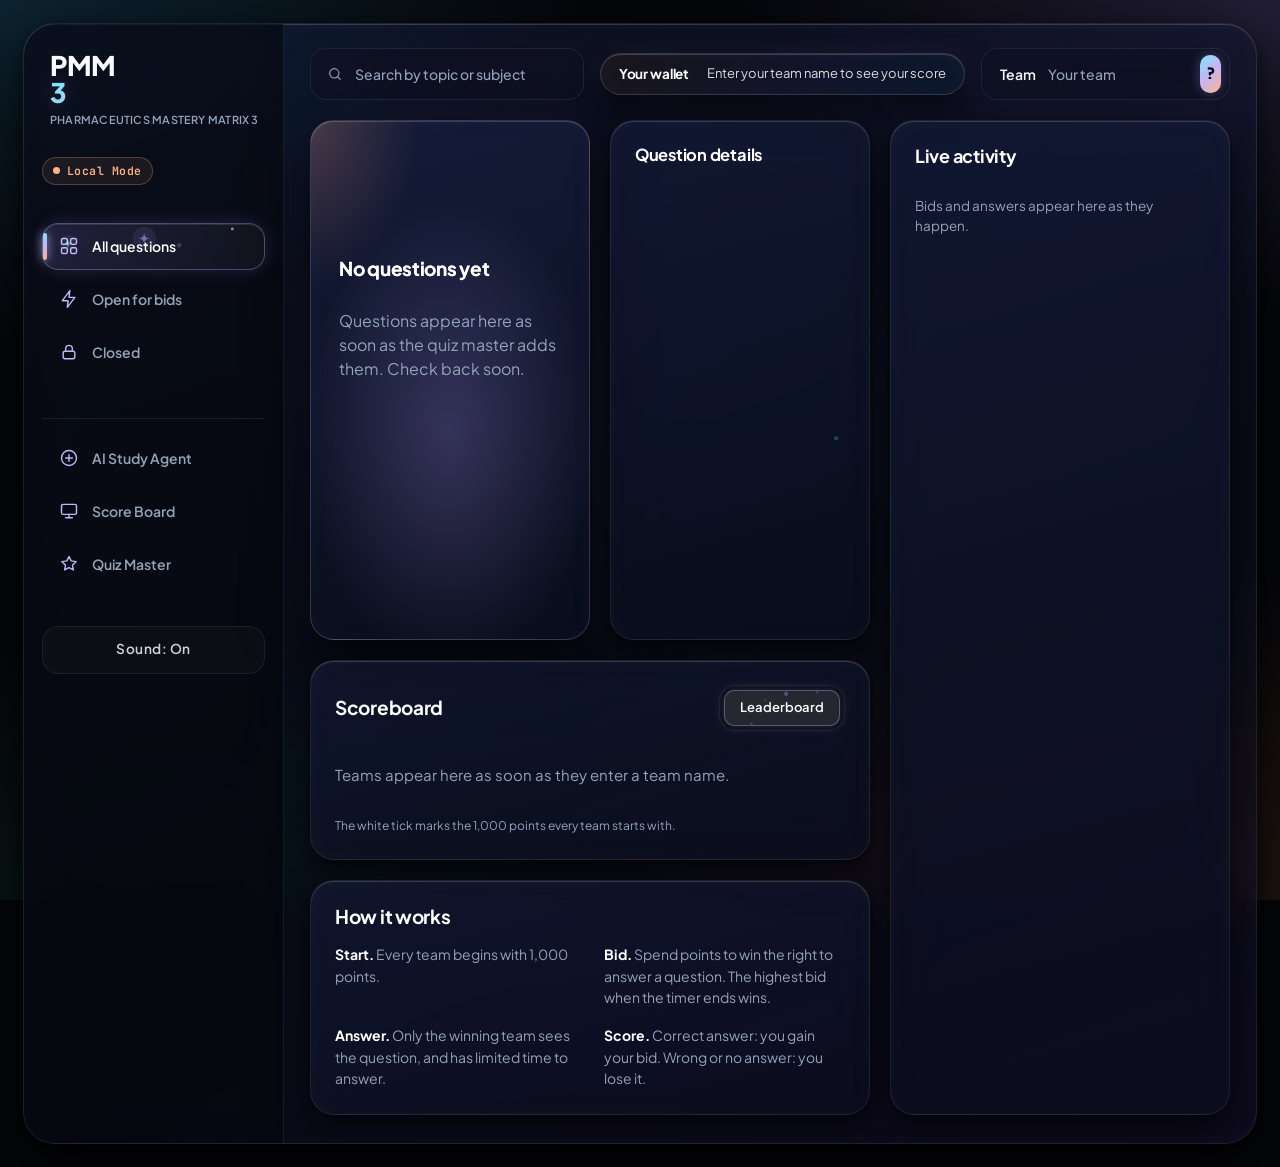
==== commit 91b6f16f: "feat: add real-time sync, AI RAG agents, PWA support, and audio synthesis" ====
--- a/index.html
+++ b/index.html
@@ -5,6 +5,8 @@
   <meta name="viewport" content="width=device-width, initial-scale=1">
   <meta name="theme-color" content="#05060a">
   <title>PMM 3 – Pharmaceutics Mastery Matrix 3</title>
+  <link rel="icon" type="image/svg+xml" href="icon.svg">
+  <link rel="manifest" href="manifest.json">
   <link rel="preconnect" href="https://fonts.googleapis.com">
   <link rel="preconnect" href="https://fonts.gstatic.com" crossorigin>
   <link href="https://fonts.googleapis.com/css2?family=JetBrains+Mono:wght@400;500;600;700;800&family=Plus+Jakarta+Sans:ital,wght@0,400;0,500;0,600;0,700;0,800;1,400&display=swap" rel="stylesheet">
@@ -14,6 +16,9 @@
   <div class="app">
     <aside class="side">
       <h1 class="brand">PMM<span>3</span><small>Pharmaceutics Mastery Matrix 3</small></h1>
+      <div class="sync-wrap">
+        <span id="syncBadge" class="sync-badge offline" title="Multi-device synchronization status"><i></i><span class="sync-text">Local Mode</span></span>
+      </div>
 
       <nav class="menu" id="filters" aria-label="Filter questions">
         <button data-f="all" class="on" type="button">
@@ -29,6 +34,22 @@
           Closed
         </button>
       </nav>
+
+      <nav class="menu hub-nav" aria-label="Views and Tools">
+        <button id="aiToggleBtn" type="button" class="ai-nav-btn">
+          <svg viewBox="0 0 24 24" width="20" height="20" fill="none" stroke="currentColor" stroke-width="1.7" stroke-linecap="round" stroke-linejoin="round" aria-hidden="true"><circle cx="12" cy="12" r="9"/><path d="M12 8v8M8 12h8"/></svg>
+          AI Study Agent
+        </button>
+        <a href="live.html" target="_blank" rel="noopener">
+          <svg viewBox="0 0 24 24" width="20" height="20" fill="none" stroke="currentColor" stroke-width="1.7" stroke-linecap="round" stroke-linejoin="round" aria-hidden="true"><rect x="3" y="4" width="18" height="12" rx="2"/><path d="M8 20h8M12 16v4"/></svg>
+          Score Board
+        </a>
+        <a href="admin.html">
+          <svg viewBox="0 0 24 24" width="20" height="20" fill="none" stroke="currentColor" stroke-width="1.7" stroke-linecap="round" stroke-linejoin="round" aria-hidden="true"><path d="M12 3l2.6 5.3 5.9.9-4.3 4.1 1 5.8L12 16.3 6.8 19.1l1-5.8L3.5 9.2l5.9-.9L12 3z"/></svg>
+          Quiz Master
+        </a>
+      </nav>
+      <button id="sfxToggleBtn" class="ghost sfxbtn" type="button" aria-label="Toggle sound effects">Sound: On</button>
     </aside>
 
     <div class="content">
@@ -69,6 +90,26 @@
           </section>
 
           <section class="card rules" id="rules" aria-label="How it works"></section>
+
+          <section class="card ai-tutor-card" id="aiTutorCard" aria-label="AI Study Mentor" hidden>
+            <div class="charthead">
+              <h2>AI Pharma Mentor (RAG Engine)</h2>
+              <button id="aiCloseBtn" class="ghost" type="button">Close</button>
+            </div>
+            <p class="hint">Ask any Pharmaceutics concept (Physical Pharmacy, Pharmacokinetics, BCS, Tablet Technology, Parenterals, Emulsions). Grounded in verified pharmacopeial literature.</p>
+            <div class="ai-input-wrap">
+              <input id="aiQuery" type="text" placeholder="e.g. Noyes Whitney, BCS Class II, Tablet Capping..." autocomplete="off">
+              <button id="aiAskBtn" class="primary" type="button">Ask Agent</button>
+            </div>
+            <div class="chiprow" id="aiChips">
+              <button class="chip" data-topic="Noyes-Whitney Dissolution" type="button">Noyes-Whitney</button>
+              <button class="chip" data-topic="BCS Classification" type="button">BCS Classes</button>
+              <button class="chip" data-topic="Tablet Capping" type="button">Tablet Capping</button>
+              <button class="chip" data-topic="USP Dissolution Apparatus" type="button">USP Apparatus</button>
+              <button class="chip" data-topic="Bancroft Rule Emulsion" type="button">Emulsions</button>
+            </div>
+            <div id="aiOutput" class="ai-output" aria-live="polite"></div>
+          </section>
         </div>
 
         <aside class="card feedcard">
@@ -83,6 +124,7 @@
     <form method="dialog" id="bidForm">
       <h3 id="bidTitle"></h3>
       <p class="muted" id="bidInfo"></p>
+      <div id="bidAdviceBox" class="bid-advice-box" aria-live="polite"></div>
       <label>Your bid (points)
         <input id="bidAmount" type="number" inputmode="numeric" min="1" step="1" required>
       </label>
@@ -97,7 +139,19 @@
 
   <div id="toast" role="status" aria-live="polite"></div>
   <script src="store.js"></script>
+  <script src="sync.js"></script>
+  <script src="rag.js"></script>
+  <script src="agents.js"></script>
+  <script src="sfx.js"></script>
   <script src="bidder.js"></script>
   <script src="particles.js"></script>
+  <script src="spotlight.js"></script>
+  <script>
+    if ("serviceWorker" in navigator) {
+      window.addEventListener("load", () => {
+        navigator.serviceWorker.register("sw.js").catch(() => {});
+      });
+    }
+  </script>
 </body>
 </html>
--- a/style.css
+++ b/style.css
@@ -434,7 +434,9 @@
 }
 
 .pill input {
-  width: 155px;
+  min-width: 140px;
+  max-width: 210px;
+  width: 100%;
   padding: 0;
   border: 0;
   border-radius: 0;
@@ -631,15 +633,15 @@
   position: relative;
   z-index: 2;
   display: grid;
-  grid-template-columns: minmax(0, 1fr) minmax(0, 240px);
+  grid-template-columns: minmax(0, 1.3fr) minmax(0, 1fr);
   gap: 22px;
   align-items: start;
 }
 
 .big {
   margin: 0;
-  font: 800 clamp(26px, 3.4vw, 44px)/1.08 var(--font-sans);
-  letter-spacing: -0.035em;
+  font: 800 clamp(20px, 2.2vw, 32px)/1.15 var(--font-sans);
+  letter-spacing: -0.025em;
   overflow-wrap: break-word;
   word-break: normal;
   background: linear-gradient(135deg, #ffffff 40%, var(--powder) 100%);
@@ -760,6 +762,7 @@
   font-size: 15px;
   font-weight: 700;
   font-variant-numeric: tabular-nums;
+  white-space: nowrap;
   text-shadow: 0 0 10px rgba(196, 181, 245, 0.4);
 }
 
@@ -2163,9 +2166,10 @@
 
 .live .card h2.mtopic {
   margin: 0;
-  font: 800 clamp(2.2rem, 3.8vw, 4.6rem)/1.04 var(--font-sans);
-  letter-spacing: -0.04em;
-  overflow-wrap: anywhere;
+  font: 800 clamp(1.8rem, 3.2vw, 3.8rem)/1.08 var(--font-sans);
+  letter-spacing: -0.035em;
+  overflow-wrap: break-word;
+  word-break: normal;
   background: linear-gradient(135deg, #ffffff 40%, var(--lav) 100%);
   -webkit-background-clip: text;
   background-clip: text;
@@ -2198,10 +2202,11 @@
 }
 
 .mv {
-  font: 800 clamp(1.9rem, 3.4vw, 4.2rem)/1.04 var(--font-mono);
+  font: 800 clamp(1.8rem, 3vw, 3.6rem)/1.04 var(--font-mono);
   letter-spacing: -0.035em;
   font-variant-numeric: tabular-nums;
-  overflow-wrap: anywhere;
+  overflow-wrap: break-word;
+  word-break: normal;
   color: #ffffff;
 }
 
@@ -2214,8 +2219,9 @@
 }
 
 .mv.name {
-  font-size: clamp(1.6rem, 2.8vw, 3.4rem);
+  font-size: clamp(1.15rem, 1.8vw, 2.2rem);
   font-family: var(--font-sans);
+  line-height: 1.18;
 }
 
 .mv.timer {
@@ -2544,7 +2550,7 @@
 /* ==========================================================================
    Responsive Adaptations & Media Queries
    ========================================================================== */
-@media (max-width: 1500px) {
+@media (max-width: 1180px) {
   .topgrid {
     grid-template-columns: minmax(0, 1fr) auto;
   }
@@ -2555,9 +2561,6 @@
   .topgrid .search {
     max-width: none;
   }
-}
-
-@media (max-width: 1180px) {
   .dash {
     grid-template-columns: 1fr;
   }
@@ -2623,8 +2626,42 @@
   .app {
     border-radius: var(--r-lg);
   }
+  .side {
+    flex-direction: column;
+    align-items: stretch;
+    padding: 14px 16px;
+    gap: 12px;
+  }
+  .brand {
+    align-items: flex-start;
+  }
+  .menu {
+    display: flex;
+    gap: 6px;
+    width: 100%;
+    overflow-x: auto;
+    -webkit-overflow-scrolling: touch;
+    scrollbar-width: none;
+    padding-bottom: 2px;
+  }
+  .menu::-webkit-scrollbar {
+    display: none;
+  }
+  .menu button,
+  .menu a {
+    flex: none;
+    padding: 8px 14px;
+    font-size: 13px;
+    white-space: nowrap;
+  }
+  .menu button svg,
+  .menu a svg {
+    width: 16px;
+    height: 16px;
+  }
   .content {
-    padding: 16px;
+    padding: 14px;
+    gap: 14px;
   }
   .heroTop {
     grid-template-columns: 1fr;
@@ -2632,7 +2669,7 @@
   .hero {
     min-height: 0;
     grid-template-rows: auto auto auto;
-    padding: 20px;
+    padding: 18px;
   }
   .stage {
     position: relative;
@@ -2658,13 +2695,22 @@
   }
   .search {
     max-width: none;
+    width: 100%;
   }
   .pill {
     width: 100%;
+    padding: 0 10px 0 14px;
   }
   .pill input {
     flex: 1;
-    width: auto;
+    min-width: 0;
+    width: 100%;
+  }
+  .avatar {
+    flex: none;
+    width: 34px;
+    height: 34px;
+    font-size: 14px;
   }
   .bar {
     grid-template-columns: 1fr auto;
@@ -2679,19 +2725,71 @@
   }
   .topgrid {
     grid-template-columns: 1fr;
+    gap: 10px;
   }
   .topgrid .walletbox {
     grid-row: auto;
     grid-template-columns: 1fr;
+    padding: 12px 14px;
   }
   .walletbox .wallet {
-    grid-template-columns: auto minmax(0, 1fr) auto;
+    grid-template-columns: 1fr;
+    gap: 6px;
+  }
+  .walletbox .wallet input {
+    width: 100%;
+    height: 42px;
+    font-size: 20px;
   }
   .walletbox .wallet .wmeta {
+    font-size: 12px;
     white-space: normal;
   }
   .pairrow, .mrow {
     grid-template-columns: 1fr;
+  }
+  .ltop {
+    display: grid;
+    grid-template-columns: 1fr auto;
+    align-items: center;
+    gap: 0.8rem;
+  }
+  .ltop .brand {
+    grid-column: 1;
+  }
+  .ltop .livepill {
+    grid-column: 2;
+    justify-self: end;
+  }
+  .ltop .lmenu {
+    grid-column: 1 / -1;
+  }
+  .ltop .lctl {
+    grid-column: 1 / -1;
+    display: flex;
+    flex-wrap: wrap;
+    gap: 0.4rem;
+    width: 100%;
+  }
+  .lctl .ghost {
+    flex: 1;
+    min-width: 48px;
+    padding: 0 0.6rem;
+    font-size: 0.85rem;
+  }
+  #clock {
+    min-width: auto;
+    width: 100%;
+    text-align: center;
+    order: 10;
+    margin-top: 4px;
+  }
+  .brows li {
+    grid-template-columns: 1.8rem minmax(0, 1fr) auto;
+    font-size: 0.95rem;
+  }
+  .brows li .am {
+    font-size: 1.1rem;
   }
 }
 
@@ -2711,3 +2809,382 @@
     transition: none;
   }
 }
+
+/* ==========================================================================
+   AI Multi-Agent, RAG Knowledge & Advanced Tooling Additions
+   ========================================================================== */
+.hub-nav {
+  margin-top: 16px;
+  padding-top: 16px;
+  border-top: 1px solid var(--line);
+}
+
+.ai-nav-btn {
+  background: linear-gradient(135deg, rgba(126, 231, 248, 0.12) 0%, rgba(196, 181, 245, 0.12) 100%);
+  border: 1px solid rgba(196, 181, 245, 0.28);
+  color: var(--text);
+  font-weight: 600;
+}
+.ai-nav-btn:hover {
+  border-color: var(--lav);
+  box-shadow: 0 0 16px var(--lav-glow);
+}
+
+.sfxbtn {
+  margin-top: 12px;
+  font-size: 0.85rem;
+  letter-spacing: 0.04em;
+  opacity: 0.85;
+}
+.sfxbtn:hover {
+  opacity: 1;
+}
+
+.ai-card {
+  border: 1px solid rgba(196, 181, 245, 0.28);
+  background: radial-gradient(circle at top right, rgba(196, 181, 245, 0.08) 0%, var(--bg-card) 60%);
+}
+
+.bank-actions {
+  display: flex;
+  gap: 8px;
+  flex-wrap: wrap;
+  align-items: center;
+}
+
+.ai-controls {
+  margin-top: 14px;
+  display: flex;
+  gap: 12px;
+  align-items: center;
+  flex-wrap: wrap;
+}
+
+.visually-hidden {
+  position: absolute;
+  width: 1px;
+  height: 1px;
+  padding: 0;
+  margin: -1px;
+  overflow: hidden;
+  clip: rect(0, 0, 0, 0);
+  white-space: nowrap;
+  border-width: 0;
+}
+
+.filebtn {
+  cursor: pointer;
+  display: inline-flex;
+  align-items: center;
+  justify-content: center;
+  padding: 8px 14px;
+  border-radius: var(--r-sm);
+}
+
+/* AI Tutor Drawer & Cards */
+.ai-tutor-card {
+  margin-top: 20px;
+  border: 1px solid rgba(126, 231, 248, 0.3);
+  background: radial-gradient(circle at top left, rgba(56, 189, 248, 0.09) 0%, var(--bg-card) 60%);
+  box-shadow: 0 12px 36px rgba(0, 0, 0, 0.55), 0 0 20px rgba(56, 189, 248, 0.1);
+}
+
+.ai-input-wrap {
+  display: flex;
+  gap: 10px;
+  margin: 12px 0;
+}
+
+.ai-input-wrap input {
+  flex: 1;
+  background: rgba(0, 0, 0, 0.4);
+  border: 1px solid var(--line);
+  color: var(--text);
+  padding: 10px 14px;
+  border-radius: var(--r-sm);
+  font-family: var(--font-sans);
+  font-size: 0.95rem;
+}
+
+.ai-input-wrap input:focus {
+  outline: none;
+  border-color: var(--cyan);
+  box-shadow: 0 0 14px var(--cyan-glow);
+}
+
+.chiprow {
+  display: flex;
+  gap: 8px;
+  flex-wrap: wrap;
+  margin-bottom: 12px;
+}
+
+.chiprow .chip {
+  background: rgba(255, 255, 255, 0.05);
+  border: 1px solid var(--line);
+  color: var(--text-dim);
+  border-radius: var(--r-full);
+  padding: 4px 12px;
+  font-size: 0.8rem;
+  cursor: pointer;
+  transition: all var(--t-fast);
+}
+
+.chiprow .chip:hover {
+  background: rgba(126, 231, 248, 0.15);
+  border-color: var(--cyan);
+  color: var(--text);
+}
+
+.ai-output {
+  margin-top: 14px;
+}
+
+.ai-msg {
+  padding: 14px 18px;
+  background: rgba(8, 12, 28, 0.7);
+  border: 1px solid rgba(126, 231, 248, 0.2);
+  border-radius: var(--r-sm);
+  font-size: 0.95rem;
+  line-height: 1.6;
+  color: var(--text);
+}
+
+.ai-msg code {
+  font-family: var(--font-mono);
+  background: rgba(255, 255, 255, 0.08);
+  padding: 2px 6px;
+  border-radius: 4px;
+  color: var(--powder);
+}
+
+/* RAG Explainer in Question Card */
+.rag-explainer-bar {
+  margin-top: 16px;
+  padding-top: 14px;
+  border-top: 1px dashed var(--line);
+}
+
+.rag-btn {
+  font-size: 0.88rem;
+  border-color: rgba(196, 181, 245, 0.4);
+  color: var(--lav);
+}
+
+.rag-btn:hover {
+  background: rgba(196, 181, 245, 0.1);
+  box-shadow: 0 0 12px var(--lav-glow);
+}
+
+.rag-exp-box {
+  margin-top: 12px;
+  padding: 16px 20px;
+  background: rgba(12, 16, 36, 0.85);
+  border: 1px solid rgba(196, 181, 245, 0.3);
+  border-radius: var(--r-md);
+  box-shadow: 0 8px 24px rgba(0, 0, 0, 0.4);
+}
+
+.rag-content h4 {
+  margin: 0 0 8px 0;
+  font-size: 1.05rem;
+  color: var(--lav);
+  display: flex;
+  align-items: center;
+  gap: 8px;
+}
+
+.rag-content h4 small {
+  color: var(--mute);
+  font-weight: 400;
+  font-size: 0.85rem;
+}
+
+.rag-principle {
+  font-size: 0.92rem;
+  line-height: 1.6;
+  color: var(--text-dim);
+  margin: 0 0 10px 0;
+}
+
+.rag-formula {
+  margin: 10px 0;
+  padding: 8px 12px;
+  background: rgba(0, 0, 0, 0.45);
+  border-left: 3px solid var(--powder);
+  border-radius: 4px;
+  font-family: var(--font-mono);
+  font-size: 0.9rem;
+  color: var(--powder);
+}
+
+.rag-takeaway {
+  font-size: 0.9rem;
+  color: var(--peach);
+  margin: 8px 0 4px 0;
+}
+
+.rag-ref {
+  font-size: 0.8rem;
+  color: var(--mute-deep);
+  margin: 4px 0 0 0;
+}
+
+/* Tactical Bid Advice Box in Bid Dialog */
+.bid-advice-box {
+  margin: 10px 0 16px 0;
+  padding: 12px 14px;
+  border-radius: var(--r-sm);
+  background: rgba(15, 20, 42, 0.7);
+  border: 1px solid var(--line);
+}
+
+.bid-advice-box p {
+  margin: 6px 0 0 0;
+  font-size: 0.88rem;
+  line-height: 1.45;
+  color: var(--text-dim);
+}
+
+.adv-badge {
+  display: inline-block;
+  padding: 2px 8px;
+  border-radius: var(--r-full);
+  font-size: 0.75rem;
+  font-weight: 700;
+  letter-spacing: 0.04em;
+  text-transform: uppercase;
+}
+
+.tier-safe .adv-badge {
+  background: rgba(52, 211, 153, 0.2);
+  color: var(--emerald);
+  border: 1px solid var(--emerald);
+}
+
+.tier-balanced .adv-badge {
+  background: rgba(56, 189, 248, 0.2);
+  color: var(--cyan);
+  border: 1px solid var(--cyan);
+}
+
+.tier-aggressive .adv-badge {
+  background: rgba(167, 139, 250, 0.2);
+  color: var(--lav);
+  border: 1px solid var(--lav);
+}
+
+.tier-high-risk .adv-badge {
+  background: rgba(251, 146, 60, 0.2);
+  color: var(--peach);
+  border: 1px solid var(--peach);
+}
+
+.tier-danger .adv-badge {
+  background: rgba(244, 63, 94, 0.2);
+  color: var(--coral);
+  border: 1px solid var(--coral);
+}
+
+/* ---------- Interactive Spotlight Light-Cone ---------- */
+.spot {
+  position: fixed;
+  top: 0;
+  left: 0;
+  pointer-events: none;
+  z-index: 9999;
+  opacity: 0;
+  box-sizing: border-box;
+  transition: transform 0.22s cubic-bezier(0.16, 1, 0.3, 1), width 0.22s cubic-bezier(0.16, 1, 0.3, 1), height 0.22s cubic-bezier(0.16, 1, 0.3, 1), opacity 0.18s ease;
+  background: radial-gradient(var(--cw, 140px) circle at var(--cx, 50%) 0%, rgba(56, 189, 248, 0.14), transparent 75%);
+  border: 1px solid rgba(126, 231, 248, 0.28);
+  box-shadow: 0 0 20px -2px rgba(56, 189, 248, 0.22), inset 0 1px 0 rgba(255, 255, 255, 0.15);
+}
+
+.spot.snap {
+  transition: none !important;
+}
+
+.spot.on {
+  opacity: 1;
+}
+
+/* ---------- Realtime Sync Status Badge ---------- */
+.sync-wrap {
+  margin: 4px 0 12px 0;
+}
+
+.sync-badge {
+  display: inline-flex;
+  align-items: center;
+  gap: 7px;
+  font-family: var(--font-mono);
+  font-size: 0.72rem;
+  font-weight: 600;
+  letter-spacing: 0.04em;
+  padding: 4px 10px;
+  border-radius: var(--r-full);
+  border: 1px solid rgba(255, 255, 255, 0.1);
+  background: rgba(255, 255, 255, 0.04);
+  color: var(--text-dim);
+  transition: all 0.25s ease;
+  user-select: none;
+}
+
+.sync-badge.live {
+  background: rgba(52, 211, 153, 0.12);
+  border-color: rgba(52, 211, 153, 0.35);
+  color: var(--emerald);
+  box-shadow: 0 0 12px rgba(52, 211, 153, 0.2);
+}
+
+.sync-badge.live i {
+  display: inline-block;
+  width: 7px;
+  height: 7px;
+  border-radius: 50%;
+  background: var(--emerald);
+  box-shadow: 0 0 8px var(--emerald);
+  animation: pulseSync 2s infinite ease-in-out;
+}
+
+.sync-badge.connecting {
+  background: rgba(56, 189, 248, 0.1);
+  border-color: rgba(56, 189, 248, 0.3);
+  color: var(--cyan);
+}
+
+.sync-badge.connecting i {
+  display: inline-block;
+  width: 7px;
+  height: 7px;
+  border-radius: 50%;
+  background: var(--cyan);
+  animation: pulseSync 1s infinite ease-in-out;
+}
+
+.sync-badge.offline {
+  background: rgba(255, 179, 138, 0.08);
+  border-color: rgba(255, 179, 138, 0.25);
+  color: var(--peach);
+}
+
+.sync-badge.offline i {
+  display: inline-block;
+  width: 7px;
+  height: 7px;
+  border-radius: 50%;
+  background: var(--peach);
+}
+
+@keyframes pulseSync {
+  0%, 100% {
+    opacity: 1;
+    transform: scale(1);
+  }
+  50% {
+    opacity: 0.4;
+    transform: scale(0.85);
+  }
+}
+
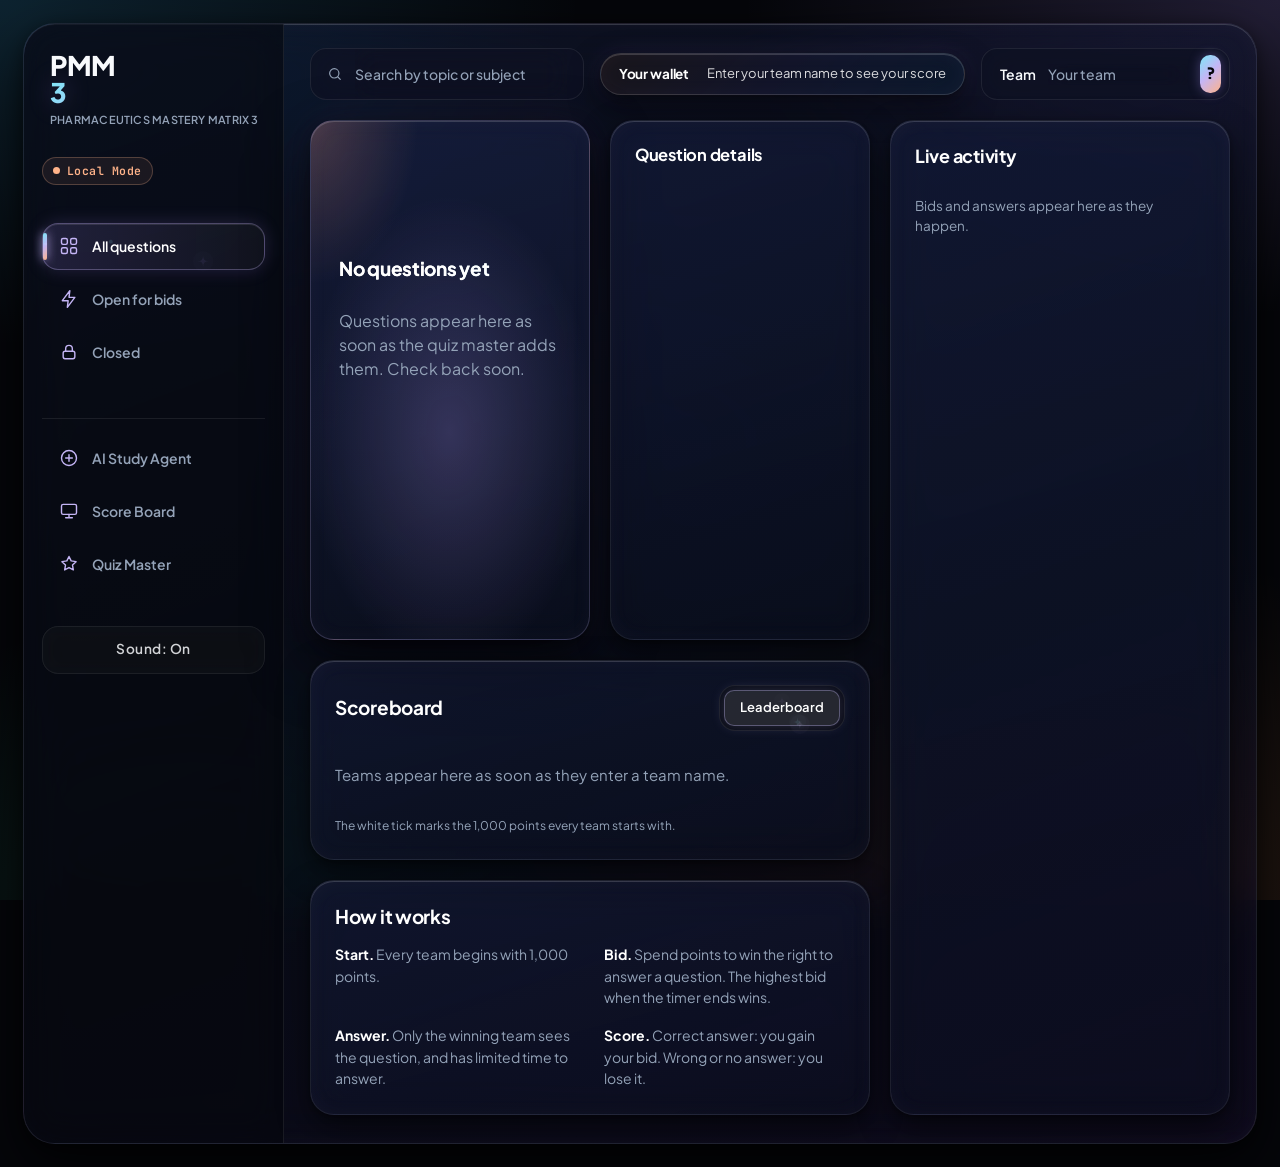
==== commit 8187be61: "refactor: add apple touch icon and improve HTML accessibility attributes" ====
--- a/index.html
+++ b/index.html
@@ -3,9 +3,9 @@
 <head>
   <meta charset="utf-8">
   <meta name="viewport" content="width=device-width, initial-scale=1">
-  <meta name="theme-color" content="#05060a">
   <title>PMM 3 – Pharmaceutics Mastery Matrix 3</title>
   <link rel="icon" type="image/svg+xml" href="icon.svg">
+  <link rel="apple-touch-icon" href="apple-touch-icon.png">
   <link rel="manifest" href="manifest.json">
   <link rel="preconnect" href="https://fonts.googleapis.com">
   <link rel="preconnect" href="https://fonts.gstatic.com" crossorigin>
@@ -14,7 +14,7 @@
 </head>
 <body>
   <div class="app">
-    <aside class="side">
+    <aside class="side" aria-label="Team sidebar navigation">
       <h1 class="brand">PMM<span>3</span><small>Pharmaceutics Mastery Matrix 3</small></h1>
       <div class="sync-wrap">
         <span id="syncBadge" class="sync-badge offline" title="Multi-device synchronization status"><i></i><span class="sync-text">Local Mode</span></span>
@@ -112,7 +112,7 @@
           </section>
         </div>
 
-        <aside class="card feedcard">
+        <aside class="card feedcard" aria-label="Live activity feed">
           <h2>Live activity</h2>
           <ol id="feed"></ol>
         </aside>
@@ -122,7 +122,7 @@
 
   <dialog id="bidDialog">
     <form method="dialog" id="bidForm">
-      <h3 id="bidTitle"></h3>
+      <h3 id="bidTitle">Place your bid</h3>
       <p class="muted" id="bidInfo"></p>
       <div id="bidAdviceBox" class="bid-advice-box" aria-live="polite"></div>
       <label>Your bid (points)
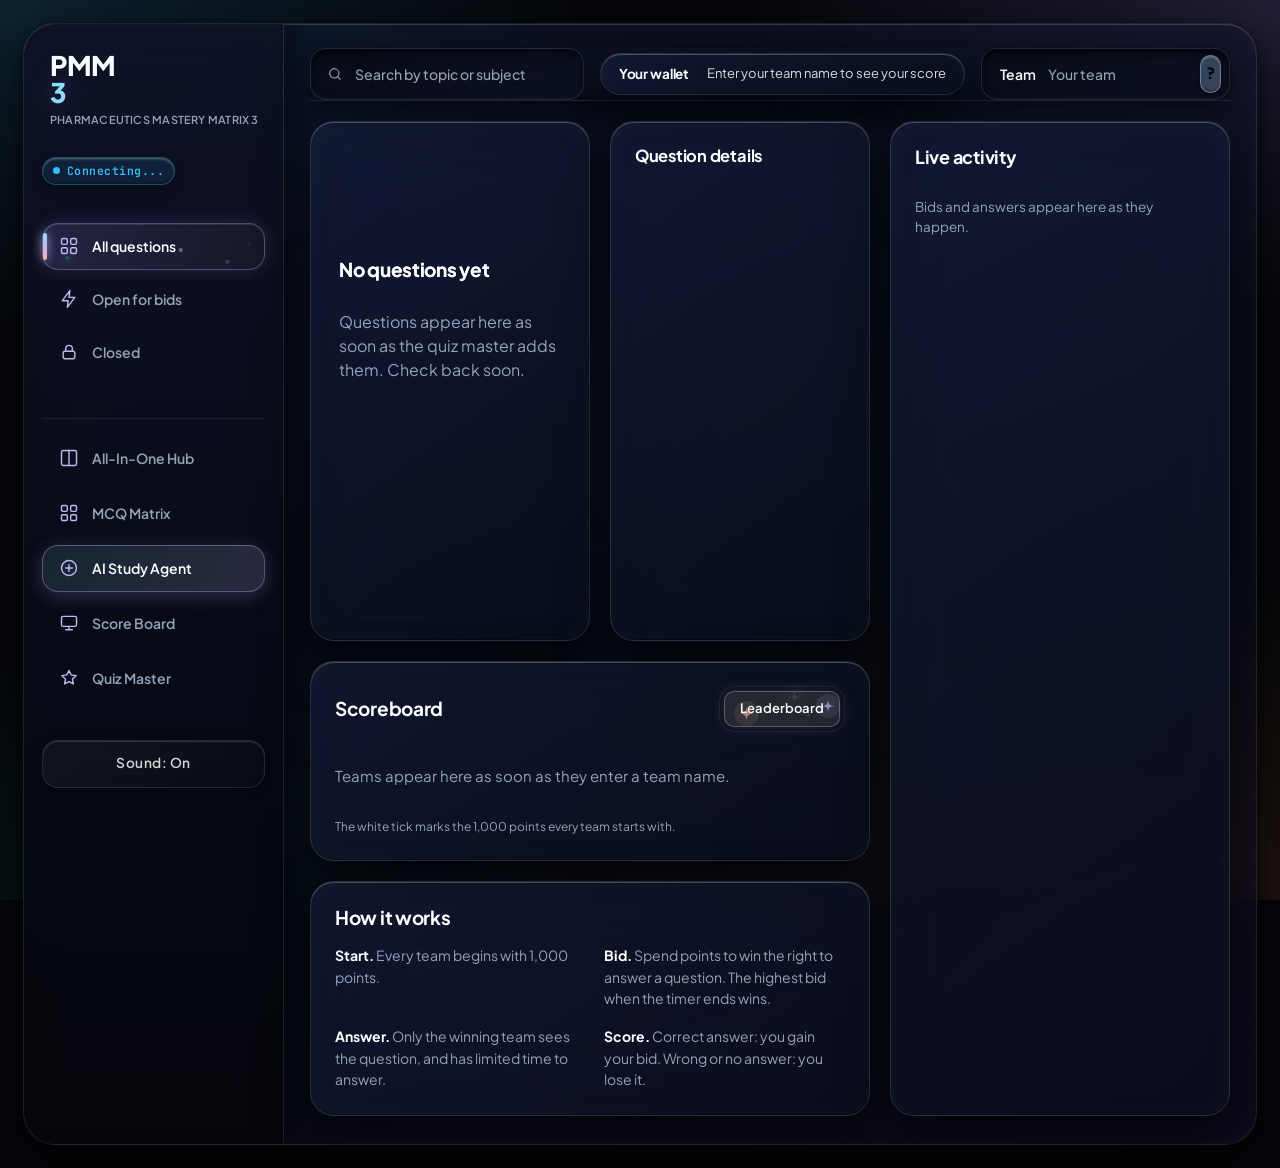
==== commit 816341b0: "feat: add unified hub command center and interactive MCQ showcase components" ====
--- a/index.html
+++ b/index.html
@@ -36,6 +36,14 @@
       </nav>
 
       <nav class="menu hub-nav" aria-label="Views and Tools">
+        <a href="hub.html" title="All-In-One Unified Hub">
+          <svg viewBox="0 0 24 24" width="20" height="20" fill="none" stroke="currentColor" stroke-width="1.7" stroke-linecap="round" stroke-linejoin="round" aria-hidden="true"><rect x="3" y="3" width="18" height="18" rx="2"/><path d="M12 3v18"/></svg>
+          All-In-One Hub
+        </a>
+        <a href="mcq.html">
+          <svg viewBox="0 0 24 24" width="20" height="20" fill="none" stroke="currentColor" stroke-width="1.7" stroke-linecap="round" stroke-linejoin="round" aria-hidden="true"><rect x="3" y="3" width="7" height="7" rx="1.5"/><rect x="14" y="3" width="7" height="7" rx="1.5"/><rect x="3" y="14" width="7" height="7" rx="1.5"/><rect x="14" y="14" width="7" height="7" rx="1.5"/></svg>
+          MCQ Matrix
+        </a>
         <button id="aiToggleBtn" type="button" class="ai-nav-btn">
           <svg viewBox="0 0 24 24" width="20" height="20" fill="none" stroke="currentColor" stroke-width="1.7" stroke-linecap="round" stroke-linejoin="round" aria-hidden="true"><circle cx="12" cy="12" r="9"/><path d="M12 8v8M8 12h8"/></svg>
           AI Study Agent
--- a/style.css
+++ b/style.css
@@ -152,9 +152,11 @@
   background: linear-gradient(180deg, rgba(196, 181, 245, 0.65), rgba(56, 189, 248, 0.55));
   box-shadow: 0 0 10px rgba(196, 181, 245, 0.4);
 }
-* {
-  scrollbar-width: thin;
-  scrollbar-color: rgba(196, 181, 245, 0.3) rgba(5, 6, 10, 0.55);
+@supports (scrollbar-width: thin) {
+  * {
+    scrollbar-width: thin;
+    scrollbar-color: rgba(196, 181, 245, 0.3) rgba(5, 6, 10, 0.55);
+  }
 }
 
 /* ---------- App Frame: Sidebar + Content ---------- */
@@ -721,6 +723,7 @@
   -webkit-background-clip: text;
   background-clip: text;
   color: transparent;
+  -webkit-user-select: none;
   user-select: none;
 }
 
@@ -962,77 +965,174 @@
   display: flex;
   align-items: center;
   gap: 14px;
+  width: 100%;
   text-align: left;
   padding: 13px 16px;
-  border-radius: var(--r-md);
-  border: 1px solid var(--line);
+  border-radius: 16px;
+  border: 1px solid rgba(255, 255, 255, 0.08);
   background: rgba(255, 255, 255, 0.04);
+  backdrop-filter: blur(12px);
+  -webkit-backdrop-filter: blur(12px);
+  box-shadow: inset 0 1px 0 rgba(255, 255, 255, 0.15), 0 4px 16px rgba(0, 0, 0, 0.35);
   cursor: pointer;
+  outline: none;
+  appearance: none;
+  -webkit-appearance: none;
+  font-family: var(--font-sans);
   font-size: 14.5px;
   font-weight: 500;
-  transition: all var(--t-fast);
+  color: var(--text);
+  transition: all 0.2s cubic-bezier(0.16, 1, 0.3, 1);
+  user-select: none;
+}
+
+.opt:focus-visible {
+  outline: 2px solid #c4b5f5;
+  outline-offset: 2px;
+}
+
+.opt span {
+  flex: 1;
+  min-width: 0;
+  font-family: var(--font-sans);
+  line-height: 1.45;
+  word-break: break-word;
+  color: inherit;
 }
 
 .opt b {
   flex: none;
   width: 32px;
   height: 32px;
-  border-radius: var(--r-sm);
+  border-radius: 10px;
   display: grid;
   place-items: center;
   background: rgba(255, 255, 255, 0.08);
+  color: #94a3b8;
   font-family: var(--font-mono);
   font-size: 13px;
   font-weight: 700;
-  transition: all var(--t-fast);
-}
-
-.opt:hover:not(:disabled) {
-  background: rgba(255, 255, 255, 0.09);
+  line-height: 1;
+  user-select: none;
+  transition: all 0.2s cubic-bezier(0.16, 1, 0.3, 1);
+}
+
+.opt:hover:not(:disabled):not(.right):not(.wrongpick):not(.wrong):not(.picked):not(.active),
+.opt.state-hover {
+  background: rgba(255, 255, 255, 0.08);
   border-color: rgba(196, 181, 245, 0.35);
-  transform: translateX(3px);
-}
-
-.opt:disabled {
-  opacity: 1;
+  transform: translateX(4px);
+  box-shadow: inset 0 1px 0 rgba(255, 255, 255, 0.2), 0 6px 20px rgba(0, 0, 0, 0.45);
+}
+
+.opt:active:not(:disabled):not(.right):not(.wrongpick):not(.wrong) {
+  transform: scale(0.98);
+  transition-duration: 0.08s;
+}
+
+.opt:hover:active:not(:disabled):not(.right):not(.wrongpick):not(.wrong) {
+  transform: translateX(4px) scale(0.98);
+  transition-duration: 0.08s;
+}
+
+.opt:disabled,
+.opt[aria-disabled="true"] {
   cursor: default;
-  color: var(--mute);
-}
-
-.opt.picked {
-  border-color: var(--lav);
+  transform: none;
+}
+
+.opt:disabled:not(.picked):not(.active):not(.right):not(.wrongpick):not(.wrong),
+.opt.dimmed {
+  opacity: 0.65;
+  color: var(--mute);
+}
+
+.opt.picked,
+.opt.active {
+  border-color: #c4b5f5;
   background: rgba(196, 181, 245, 0.18);
   color: #ffffff;
-  box-shadow: 0 0 18px rgba(196, 181, 245, 0.25);
-}
-
-.opt.picked b {
-  background: var(--accent);
+  box-shadow: inset 0 1px 0 rgba(255, 255, 255, 0.2), 0 0 20px rgba(196, 181, 245, 0.28);
+}
+
+.opt.picked b,
+.opt.active b {
+  background: linear-gradient(135deg, #7ee7f8, #c4b5f5, #ffb38a);
   color: #05060a;
+  font-weight: 800;
+}
+
+.opt.picked:hover:not(:disabled):not(.right):not(.wrongpick):not(.wrong),
+.opt.active:hover:not(:disabled):not(.right):not(.wrongpick):not(.wrong) {
+  transform: translateX(4px);
+  border-color: #c4b5f5;
+  background: rgba(196, 181, 245, 0.22);
+  box-shadow: inset 0 1px 0 rgba(255, 255, 255, 0.25), 0 0 24px rgba(196, 181, 245, 0.38);
+}
+
+.opt.picked:active:not(:disabled):not(.right):not(.wrongpick):not(.wrong),
+.opt.active:active:not(:disabled):not(.right):not(.wrongpick):not(.wrong) {
+  transform: scale(0.98);
+}
+
+.opt.picked:hover:active:not(:disabled):not(.right):not(.wrongpick):not(.wrong),
+.opt.active:hover:active:not(:disabled):not(.right):not(.wrongpick):not(.wrong) {
+  transform: translateX(4px) scale(0.98);
 }
 
 .opt.right {
-  border-color: var(--emerald);
+  border-color: #34d399;
   background: rgba(52, 211, 153, 0.18);
   color: #ffffff;
   box-shadow: 0 0 20px rgba(52, 211, 153, 0.3);
+  cursor: default;
+  transform: none;
+}
+
+.opt.right:hover,
+.opt.right:hover:not(:disabled),
+.opt.right:disabled {
+  border-color: #34d399;
+  background: rgba(52, 211, 153, 0.18);
+  box-shadow: 0 0 20px rgba(52, 211, 153, 0.3);
+  cursor: default;
+  transform: none;
 }
 
 .opt.right b {
-  background: var(--emeraldbar);
+  background: #34d399;
   color: #05060a;
+  font-weight: 800;
 }
 
 .opt.wrongpick {
-  border-color: var(--coral);
+  border-color: #f43f5e;
   background: rgba(244, 63, 94, 0.16);
   color: #ffffff;
   box-shadow: 0 0 20px rgba(244, 63, 94, 0.3);
-}
-
+  cursor: default;
+  transform: none;
+}
+
+.opt.wrong,
+.opt.wrong:hover,
+.opt.wrong:disabled,
+.opt.wrongpick:hover,
+.opt.wrongpick:hover:not(:disabled),
+.opt.wrongpick:disabled {
+  border-color: #f43f5e;
+  background: rgba(244, 63, 94, 0.16);
+  color: #ffffff;
+  box-shadow: 0 0 20px rgba(244, 63, 94, 0.3);
+  cursor: default;
+  transform: none;
+}
+
+.opt.wrong b,
 .opt.wrongpick b {
-  background: var(--coralbar);
+  background: #f43f5e;
   color: #05060a;
+  font-weight: 800;
 }
 
 .qfoot {
@@ -2640,9 +2740,12 @@
     gap: 6px;
     width: 100%;
     overflow-x: auto;
-    -webkit-overflow-scrolling: touch;
-    scrollbar-width: none;
     padding-bottom: 2px;
+  }
+  @supports (scrollbar-width: none) {
+    .menu {
+      scrollbar-width: none;
+    }
   }
   .menu::-webkit-scrollbar {
     display: none;
@@ -3128,6 +3231,7 @@
   background: rgba(255, 255, 255, 0.04);
   color: var(--text-dim);
   transition: all 0.25s ease;
+  -webkit-user-select: none;
   user-select: none;
 }
 
@@ -3188,3 +3292,995 @@
   }
 }
 
+/* ==========================================================================
+   MULTI-MORPHISM ARCHITECTURE & ADVANCED UI ANIMATIONS
+   1. Glassmorphism 2.0 (Frosted Refractive Glass with Specular Highlights)
+   2. Neumorphism (Soft Dark Extrusions & Inner Wells)
+   3. Claymorphism (3D Tactile Soft-Pills & Volumetric Badges)
+   4. Glow-morphism (Iridescent Ambient Halos & Reactive Borders)
+   5. Hyper-Attractive Tactile Shimmer Buttons
+   6. Page Association & Execution Choreography Animations
+   ========================================================================== */
+
+/* ---------- 1. Glassmorphism 2.0 (Cards, Panels, Dialogs) ---------- */
+.card,
+.sidecard,
+.feedcard,
+.lmain,
+.lside .card,
+.admin section.card,
+.gate.card {
+  position: relative;
+  background: linear-gradient(145deg, rgba(22, 28, 54, 0.65) 0%, rgba(10, 14, 26, 0.78) 100%) !important;
+  -webkit-backdrop-filter: blur(24px) saturate(200%) !important;
+  backdrop-filter: blur(24px) saturate(200%) !important;
+  border: 1px solid rgba(255, 255, 255, 0.12) !important;
+  box-shadow: 
+    0 20px 50px rgba(0, 0, 0, 0.65),
+    0 1px 0 rgba(255, 255, 255, 0.22) inset,
+    0 -1px 0 rgba(0, 0, 0, 0.4) inset,
+    inset 0 0 30px rgba(126, 231, 248, 0.03) !important;
+  transition: transform 0.35s cubic-bezier(0.16, 1, 0.3, 1), 
+              border-color 0.35s ease, 
+              box-shadow 0.35s cubic-bezier(0.16, 1, 0.3, 1) !important;
+}
+
+.card:hover {
+  border-color: rgba(196, 181, 245, 0.32) !important;
+  box-shadow: 
+    0 28px 65px rgba(0, 0, 0, 0.75),
+    0 0 30px rgba(167, 139, 250, 0.15),
+    0 1px 0 rgba(255, 255, 255, 0.32) inset,
+    inset 0 0 35px rgba(126, 231, 248, 0.06) !important;
+}
+
+/* Sidebar Glassmorphic Depth */
+.side {
+  background: linear-gradient(180deg, rgba(14, 18, 35, 0.85) 0%, rgba(5, 6, 10, 0.95) 100%) !important;
+  -webkit-backdrop-filter: blur(28px) saturate(190%) !important;
+  backdrop-filter: blur(28px) saturate(190%) !important;
+  border-right: 1px solid rgba(255, 255, 255, 0.1) !important;
+  box-shadow: 8px 0 32px rgba(0, 0, 0, 0.5) !important;
+}
+
+/* Header Top Glass Bar */
+.top {
+  background: linear-gradient(180deg, rgba(14, 18, 35, 0.7) 0%, rgba(10, 14, 26, 0.82) 100%) !important;
+  -webkit-backdrop-filter: blur(24px) saturate(190%) !important;
+  backdrop-filter: blur(24px) saturate(190%) !important;
+  border-bottom: 1px solid rgba(255, 255, 255, 0.1) !important;
+  box-shadow: 0 8px 30px rgba(0, 0, 0, 0.5) !important;
+}
+
+/* ---------- 2. Neumorphic Wells & Inputs ---------- */
+.search,
+.pill,
+.ptsin,
+.lotform input,
+.lotform select,
+.lotform textarea,
+#draftDialog input,
+#draftDialog select,
+#draftDialog textarea,
+#bidDialog input {
+  background: linear-gradient(160deg, rgba(8, 11, 22, 0.9) 0%, rgba(15, 20, 38, 0.75) 100%) !important;
+  border: 1px solid rgba(255, 255, 255, 0.1) !important;
+  box-shadow: 
+    inset 0 3px 7px rgba(0, 0, 0, 0.75),
+    inset 0 -1px 2px rgba(255, 255, 255, 0.08),
+    0 2px 6px rgba(0, 0, 0, 0.25) !important;
+  transition: all 0.25s cubic-bezier(0.16, 1, 0.3, 1) !important;
+}
+
+.search:focus-within,
+.pill:focus-within,
+.ptsin:focus,
+.lotform input:focus,
+.lotform textarea:focus,
+#bidDialog input:focus {
+  border-color: var(--cyan) !important;
+  box-shadow: 
+    inset 0 3px 8px rgba(0, 0, 0, 0.85),
+    0 0 16px rgba(56, 189, 248, 0.4),
+    0 1px 0 rgba(255, 255, 255, 0.2) !important;
+}
+
+/* ---------- 3. Claymorphic 3D Tiles & Interactive Badges ---------- */
+.tile {
+  background: linear-gradient(155deg, rgba(22, 28, 54, 0.75) 0%, rgba(12, 16, 32, 0.85) 100%) !important;
+  -webkit-backdrop-filter: blur(20px) saturate(180%) !important;
+  backdrop-filter: blur(20px) saturate(180%) !important;
+  border: 1px solid rgba(255, 255, 255, 0.1) !important;
+  border-radius: var(--r-lg) !important;
+  box-shadow: 
+    0 12px 28px rgba(0, 0, 0, 0.55),
+    inset 0 2px 3px rgba(255, 255, 255, 0.2),
+    inset 0 -2px 4px rgba(0, 0, 0, 0.45) !important;
+  transition: transform 0.3s cubic-bezier(0.16, 1, 0.3, 1), 
+              box-shadow 0.3s cubic-bezier(0.16, 1, 0.3, 1), 
+              border-color 0.3s ease !important;
+}
+
+.tile:hover {
+  transform: translateY(-4px) scale(1.015) !important;
+  border-color: rgba(126, 231, 248, 0.4) !important;
+  box-shadow: 
+    0 22px 45px rgba(0, 0, 0, 0.75),
+    0 0 25px rgba(126, 231, 248, 0.2),
+    inset 0 2px 4px rgba(255, 255, 255, 0.32),
+    inset 0 -2px 5px rgba(0, 0, 0, 0.5) !important;
+}
+
+.tile.sel {
+  border-color: var(--cyan) !important;
+  box-shadow: 
+    0 18px 40px rgba(0, 0, 0, 0.7),
+    0 0 30px rgba(56, 189, 248, 0.35),
+    inset 0 2px 4px rgba(255, 255, 255, 0.35) !important;
+}
+
+/* Claymorphic Pills & Chips */
+.qchip,
+.dchip,
+.livepill,
+.sync-badge,
+.avatar,
+.chip,
+.ochip {
+  border-radius: var(--r-full) !important;
+  box-shadow: 
+    0 4px 12px rgba(0, 0, 0, 0.4),
+    inset 0 1.5px 2px rgba(255, 255, 255, 0.25),
+    inset 0 -1.5px 2px rgba(0, 0, 0, 0.4) !important;
+  transition: transform 0.2s ease, box-shadow 0.2s ease !important;
+}
+
+.avatar {
+  background: linear-gradient(135deg, rgba(126, 231, 248, 0.25) 0%, rgba(196, 181, 245, 0.3) 100%) !important;
+  border: 1px solid rgba(255, 255, 255, 0.3) !important;
+}
+
+.avatar:hover {
+  transform: scale(1.1) rotate(6deg) !important;
+}
+
+/* ---------- 4. Hyper-Attractive Tactile Shimmer Buttons ---------- */
+.primary,
+.cta,
+#draftSave,
+#bidGo,
+#unlockBtn,
+#saveSettings,
+[data-release] {
+  position: relative !important;
+  overflow: hidden !important;
+  background: linear-gradient(135deg, #7ee7f8 0%, #c4b5f5 48%, #ffb38a 100%) !important;
+  color: #05060a !important;
+  font-weight: 800 !important;
+  letter-spacing: 0.02em !important;
+  border: 0 !important;
+  border-radius: var(--r-md) !important;
+  box-shadow: 
+    0 6px 20px rgba(167, 139, 250, 0.45),
+    0 2px 6px rgba(0, 0, 0, 0.4),
+    inset 0 1.5px 1px rgba(255, 255, 255, 0.85),
+    inset 0 -2px 3px rgba(0, 0, 0, 0.25) !important;
+  cursor: pointer !important;
+  transform: translateZ(0) !important;
+  transition: transform 0.22s cubic-bezier(0.16, 1, 0.3, 1), 
+              box-shadow 0.22s cubic-bezier(0.16, 1, 0.3, 1), 
+              filter 0.22s ease !important;
+}
+
+/* Continuous Subtle Shimmer Light Beam */
+.primary::after,
+.cta::after,
+#bidGo::after,
+[data-release]::after {
+  content: "" !important;
+  position: absolute !important;
+  top: -50% !important;
+  left: -120% !important;
+  width: 70% !important;
+  height: 200% !important;
+  background: linear-gradient(
+    115deg,
+    transparent 0%,
+    rgba(255, 255, 255, 0.05) 30%,
+    rgba(255, 255, 255, 0.6) 50%,
+    rgba(255, 255, 255, 0.05) 70%,
+    transparent 100%
+  ) !important;
+  transform: rotate(25deg) !important;
+  pointer-events: none !important;
+  animation: btnShimmerBeam 4.5s cubic-bezier(0.4, 0, 0.2, 1) infinite !important;
+}
+
+.primary:hover:not(:disabled),
+.cta:hover:not(:disabled),
+#bidGo:hover:not(:disabled),
+[data-release]:hover:not(:disabled) {
+  transform: translateY(-2.5px) scale(1.025) !important;
+  filter: brightness(1.1) !important;
+  box-shadow: 
+    0 12px 32px rgba(167, 139, 250, 0.65),
+    0 0 24px rgba(126, 231, 248, 0.45),
+    inset 0 2px 2px rgba(255, 255, 255, 0.95),
+    inset 0 -2px 4px rgba(0, 0, 0, 0.3) !important;
+}
+
+.primary:active:not(:disabled),
+.cta:active:not(:disabled),
+#bidGo:active:not(:disabled),
+[data-release]:active:not(:disabled) {
+  transform: translateY(1.5px) scale(0.975) !important;
+  filter: brightness(0.95) !important;
+  box-shadow: 
+    0 3px 10px rgba(167, 139, 250, 0.35),
+    inset 0 2px 4px rgba(0, 0, 0, 0.4) !important;
+}
+
+/* Secondary & Ghost Glassmorphic Buttons */
+.ghost,
+.round,
+.lctl .ghost,
+.sfxbtn,
+#sfxToggleBtn {
+  position: relative !important;
+  background: linear-gradient(145deg, rgba(255, 255, 255, 0.06) 0%, rgba(255, 255, 255, 0.02) 100%) !important;
+  -webkit-backdrop-filter: blur(14px) !important;
+  backdrop-filter: blur(14px) !important;
+  border: 1px solid rgba(255, 255, 255, 0.12) !important;
+  border-radius: var(--r-md) !important;
+  box-shadow: 
+    0 4px 14px rgba(0, 0, 0, 0.35),
+    inset 0 1px 1px rgba(255, 255, 255, 0.18) !important;
+  transition: all 0.22s cubic-bezier(0.16, 1, 0.3, 1) !important;
+}
+
+.ghost:hover:not(:disabled),
+.round:hover:not(:disabled),
+.lctl .ghost:hover:not(:disabled),
+.sfxbtn:hover {
+  background: linear-gradient(145deg, rgba(255, 255, 255, 0.12) 0%, rgba(255, 255, 255, 0.05) 100%) !important;
+  border-color: rgba(126, 231, 248, 0.45) !important;
+  color: #ffffff !important;
+  transform: translateY(-2px) scale(1.02) !important;
+  box-shadow: 
+    0 8px 22px rgba(0, 0, 0, 0.5),
+    0 0 16px rgba(126, 231, 248, 0.25),
+    inset 0 1px 2px rgba(255, 255, 255, 0.28) !important;
+}
+
+.ghost:active:not(:disabled),
+.round:active:not(:disabled),
+.lctl .ghost:active:not(:disabled) {
+  transform: translateY(1px) scale(0.98) !important;
+}
+
+/* Quick Bid Claymorphic Increments */
+.quick button {
+  background: linear-gradient(145deg, rgba(22, 28, 54, 0.9) 0%, rgba(10, 14, 26, 0.95) 100%) !important;
+  border: 1px solid rgba(126, 231, 248, 0.22) !important;
+  border-radius: var(--r-full) !important;
+  color: var(--powder) !important;
+  font-family: var(--font-mono) !important;
+  font-weight: 700 !important;
+  padding: 8px 16px !important;
+  box-shadow: 
+    0 4px 12px rgba(0, 0, 0, 0.45),
+    inset 0 1.5px 2px rgba(255, 255, 255, 0.18),
+    inset 0 -1.5px 2px rgba(0, 0, 0, 0.4) !important;
+  transition: all 0.2s cubic-bezier(0.16, 1, 0.3, 1) !important;
+}
+
+.quick button:hover {
+  background: linear-gradient(145deg, rgba(56, 189, 248, 0.2) 0%, rgba(196, 181, 245, 0.2) 100%) !important;
+  border-color: var(--cyan) !important;
+  color: #ffffff !important;
+  transform: translateY(-2px) scale(1.05) !important;
+  box-shadow: 
+    0 8px 20px rgba(0, 0, 0, 0.6),
+    0 0 14px rgba(56, 189, 248, 0.35) !important;
+}
+
+.quick button:active {
+  transform: translateY(1px) scale(0.96) !important;
+}
+
+/* AI Study Agent Nav Button Special Glow */
+.ai-nav-btn {
+  position: relative !important;
+  background: linear-gradient(135deg, rgba(126, 231, 248, 0.12) 0%, rgba(196, 181, 245, 0.18) 100%) !important;
+  border: 1px solid rgba(196, 181, 245, 0.35) !important;
+  color: #ffffff !important;
+  box-shadow: 0 4px 18px rgba(167, 139, 250, 0.25) !important;
+  animation: aiAuraPulse 3s infinite ease-in-out !important;
+}
+
+.ai-nav-btn:hover {
+  background: linear-gradient(135deg, rgba(126, 231, 248, 0.25) 0%, rgba(196, 181, 245, 0.35) 100%) !important;
+  border-color: var(--lav) !important;
+  box-shadow: 0 6px 26px rgba(167, 139, 250, 0.5) !important;
+  transform: translateY(-2px) scale(1.03) !important;
+}
+
+/* Danger Buttons Glass Morphism */
+.ghost.danger {
+  background: linear-gradient(145deg, rgba(255, 92, 119, 0.1) 0%, rgba(244, 63, 94, 0.04) 100%) !important;
+  border-color: rgba(255, 92, 119, 0.4) !important;
+  color: #ff7a8a !important;
+  box-shadow: 0 4px 14px rgba(255, 92, 119, 0.2) !important;
+}
+
+.ghost.danger:hover {
+  background: linear-gradient(145deg, rgba(255, 92, 119, 0.22) 0%, rgba(244, 63, 94, 0.12) 100%) !important;
+  border-color: var(--coral) !important;
+  color: #ffffff !important;
+  box-shadow: 0 8px 24px rgba(255, 92, 119, 0.4) !important;
+}
+
+/* ---------- 5. Modal Dialogs Deep Glass Morphism ---------- */
+dialog {
+  border: 1px solid rgba(255, 255, 255, 0.18) !important;
+  border-radius: var(--r-xl) !important;
+  background: linear-gradient(155deg, rgba(20, 26, 50, 0.88) 0%, rgba(8, 11, 22, 0.96) 100%) !important;
+  -webkit-backdrop-filter: blur(32px) saturate(220%) !important;
+  backdrop-filter: blur(32px) saturate(220%) !important;
+  box-shadow: 
+    0 35px 80px rgba(0, 0, 0, 0.85),
+    0 0 50px rgba(167, 139, 250, 0.2),
+    inset 0 2px 2px rgba(255, 255, 255, 0.3),
+    inset 0 -2px 4px rgba(0, 0, 0, 0.6) !important;
+  animation: dialogSpringPop 0.4s cubic-bezier(0.16, 1, 0.3, 1) !important;
+}
+
+dialog::backdrop {
+  background: rgba(3, 4, 8, 0.75) !important;
+  -webkit-backdrop-filter: blur(14px) !important;
+  backdrop-filter: blur(14px) !important;
+  animation: backdropSmoothFade 0.35s ease !important;
+}
+
+/* ---------- 6. Page Choreography & Association Animations ---------- */
+/* Staggered entrance on load */
+.side {
+  animation: slideInFromLeft 0.55s cubic-bezier(0.16, 1, 0.3, 1) both;
+}
+
+.top {
+  animation: slideInFromTop 0.55s cubic-bezier(0.16, 1, 0.3, 1) 0.08s both;
+}
+
+.hero,
+.gate.card {
+  animation: heroCascadeIn 0.6s cubic-bezier(0.16, 1, 0.3, 1) 0.15s both;
+}
+
+.tiles {
+  animation: tileCascadeIn 0.65s cubic-bezier(0.16, 1, 0.3, 1) 0.22s both;
+}
+
+.feedcard {
+  animation: feedCascadeIn 0.65s cubic-bezier(0.16, 1, 0.3, 1) 0.28s both;
+}
+
+/* Live page grid stagger */
+.lmain {
+  animation: heroCascadeIn 0.6s cubic-bezier(0.16, 1, 0.3, 1) 0.1s both;
+}
+
+.lside {
+  animation: feedCascadeIn 0.65s cubic-bezier(0.16, 1, 0.3, 1) 0.2s both;
+}
+
+/* Brand subtle gradient shift */
+.brand span {
+  display: inline-block;
+  background: var(--accent);
+  -webkit-background-clip: text;
+  background-clip: text;
+  -webkit-text-fill-color: transparent;
+  animation: brandGlowRotate 6s ease infinite alternate;
+}
+
+/* Live Indicator Pulse */
+.livepill {
+  animation: liveBadgeBreath 2.2s infinite ease-in-out !important;
+}
+
+/* Animation Keyframe Definitions */
+@keyframes btnShimmerBeam {
+  0% {
+    left: -120%;
+  }
+  20%, 100% {
+    left: 220%;
+  }
+}
+
+@keyframes aiAuraPulse {
+  0%, 100% {
+    box-shadow: 0 4px 18px rgba(167, 139, 250, 0.25);
+    border-color: rgba(196, 181, 245, 0.35);
+  }
+  50% {
+    box-shadow: 0 6px 28px rgba(126, 231, 248, 0.45);
+    border-color: rgba(126, 231, 248, 0.6);
+  }
+}
+
+@keyframes liveBadgeBreath {
+  0%, 100% {
+    box-shadow: 0 0 16px rgba(255, 92, 119, 0.4), inset 0 1.5px 2px rgba(255, 255, 255, 0.3);
+    transform: scale(1);
+  }
+  50% {
+    box-shadow: 0 0 28px rgba(255, 92, 119, 0.7), inset 0 1.5px 2px rgba(255, 255, 255, 0.5);
+    transform: scale(1.04);
+  }
+}
+
+@keyframes dialogSpringPop {
+  0% {
+    opacity: 0;
+    transform: scale(0.92) translateY(16px);
+  }
+  100% {
+    opacity: 1;
+    transform: scale(1) translateY(0);
+  }
+}
+
+@keyframes backdropSmoothFade {
+  0% {
+    opacity: 0;
+  }
+  100% {
+    opacity: 1;
+  }
+}
+
+@keyframes slideInFromLeft {
+  0% {
+    opacity: 0;
+    transform: translateX(-24px);
+  }
+  100% {
+    opacity: 1;
+    transform: translateX(0);
+  }
+}
+
+@keyframes slideInFromTop {
+  0% {
+    opacity: 0;
+    transform: translateY(-20px);
+  }
+  100% {
+    opacity: 1;
+    transform: translateY(0);
+  }
+}
+
+@keyframes heroCascadeIn {
+  0% {
+    opacity: 0;
+    transform: translateY(24px) scale(0.985);
+  }
+  100% {
+    opacity: 1;
+    transform: translateY(0) scale(1);
+  }
+}
+
+@keyframes tileCascadeIn {
+  0% {
+    opacity: 0;
+    transform: translateY(28px);
+  }
+  100% {
+    opacity: 1;
+    transform: translateY(0);
+  }
+}
+
+@keyframes feedCascadeIn {
+  0% {
+    opacity: 0;
+    transform: translateY(32px);
+  }
+  100% {
+    opacity: 1;
+    transform: translateY(0);
+  }
+}
+
+@keyframes brandGlowRotate {
+  0% {
+    filter: drop-shadow(0 0 8px rgba(126, 231, 248, 0.4));
+  }
+  100% {
+    filter: drop-shadow(0 0 16px rgba(196, 181, 245, 0.6));
+  }
+}
+
+/* ==========================================================================
+   MCQ Option Selection Component Showcase & Interactive Playground
+   ========================================================================== */
+.mcq-layout {
+  min-height: 100vh;
+  background-color: var(--bg);
+  background-image: 
+    radial-gradient(circle at 15% 15%, rgba(126, 231, 248, 0.05) 0%, transparent 40%),
+    radial-gradient(circle at 85% 85%, rgba(196, 181, 245, 0.05) 0%, transparent 45%);
+  padding: 24px 20px 60px;
+  color: var(--text);
+  font-family: var(--font-sans);
+}
+
+.mcq-container {
+  max-width: 1040px;
+  margin: 0 auto;
+  display: flex;
+  flex-direction: column;
+  gap: 28px;
+}
+
+.mcq-nav {
+  display: flex;
+  align-items: center;
+  justify-content: space-between;
+  padding: 12px 18px;
+  background: var(--bg-card);
+  backdrop-filter: blur(16px);
+  -webkit-backdrop-filter: blur(16px);
+  border: 1px solid var(--line);
+  border-radius: var(--r-md);
+}
+
+.mcq-nav-brand {
+  display: flex;
+  align-items: center;
+  gap: 12px;
+  font-size: 16px;
+  font-weight: 700;
+}
+
+.mcq-nav-brand span {
+  background: var(--accent);
+  -webkit-background-clip: text;
+  background-clip: text;
+  color: transparent;
+}
+
+.mcq-nav-links {
+  display: flex;
+  align-items: center;
+  gap: 12px;
+}
+
+.mcq-nav-links a {
+  display: inline-flex;
+  align-items: center;
+  gap: 6px;
+  padding: 8px 14px;
+  font-size: 13.5px;
+  font-weight: 600;
+  color: var(--text-dim);
+  text-decoration: none;
+  border-radius: var(--r-sm);
+  border: 1px solid transparent;
+  transition: all var(--t-fast);
+}
+
+.mcq-nav-links a:hover {
+  color: #ffffff;
+  background: rgba(255, 255, 255, 0.06);
+  border-color: var(--line);
+}
+
+.mcq-card {
+  padding: 28px;
+  background: var(--bg-card);
+  backdrop-filter: blur(20px);
+  -webkit-backdrop-filter: blur(20px);
+  border: 1px solid var(--line);
+  border-radius: var(--r-lg);
+  box-shadow: var(--shadow-lg);
+}
+
+.mcq-card-header {
+  margin-bottom: 22px;
+}
+
+.mcq-meta {
+  display: flex;
+  flex-wrap: wrap;
+  align-items: center;
+  gap: 10px;
+  margin-bottom: 12px;
+}
+
+.mcq-pill {
+  display: inline-flex;
+  align-items: center;
+  padding: 4px 10px;
+  border-radius: 999px;
+  font-size: 12px;
+  font-weight: 600;
+  letter-spacing: 0.02em;
+  background: rgba(255, 255, 255, 0.06);
+  border: 1px solid var(--line);
+  color: var(--lav);
+}
+
+.mcq-pill.unit {
+  color: var(--powder);
+  border-color: rgba(126, 231, 248, 0.25);
+}
+
+.mcq-card-title {
+  margin: 0 0 10px;
+  font-size: clamp(20px, 2.5vw, 26px);
+  font-weight: 700;
+  color: #ffffff;
+  line-height: 1.35;
+}
+
+.mcq-card-desc {
+  margin: 0;
+  font-size: 14.5px;
+  color: var(--mute);
+  line-height: 1.5;
+}
+
+.mcq-interactive-panel {
+  display: flex;
+  flex-direction: column;
+  gap: 20px;
+}
+
+.mcq-controls {
+  display: flex;
+  flex-wrap: wrap;
+  align-items: center;
+  justify-content: space-between;
+  gap: 12px;
+  padding-top: 14px;
+  border-top: 1px solid var(--line);
+}
+
+.mcq-btn-group {
+  display: flex;
+  flex-wrap: wrap;
+  align-items: center;
+  gap: 10px;
+}
+
+.mcq-feedback {
+  padding: 14px 18px;
+  border-radius: var(--r-md);
+  font-size: 14px;
+  font-weight: 500;
+  line-height: 1.5;
+  display: none;
+}
+
+.mcq-feedback.visible {
+  display: block;
+}
+
+.mcq-feedback.correct {
+  background: rgba(52, 211, 153, 0.12);
+  border: 1px solid rgba(52, 211, 153, 0.35);
+  color: #a7f3d0;
+}
+
+.mcq-feedback.wrong {
+  background: rgba(244, 63, 94, 0.12);
+  border: 1px solid rgba(244, 63, 94, 0.35);
+  color: #fecdd3;
+}
+
+.mcq-gallery {
+  display: grid;
+  grid-template-columns: repeat(auto-fit, minmax(280px, 1fr));
+  gap: 16px;
+  margin-top: 12px;
+}
+
+.mcq-gallery-item {
+  display: flex;
+  flex-direction: column;
+  gap: 10px;
+  padding: 18px;
+  background: rgba(10, 14, 26, 0.65);
+  border: 1px solid var(--line);
+  border-radius: var(--r-md);
+}
+
+.mcq-gallery-label {
+  display: flex;
+  align-items: center;
+  justify-content: space-between;
+  font-size: 12.5px;
+  font-weight: 600;
+  color: var(--mute);
+  text-transform: uppercase;
+  letter-spacing: 0.05em;
+}
+
+.mcq-gallery-label span {
+  font-family: var(--font-mono);
+  font-size: 11px;
+  color: var(--lav);
+  text-transform: none;
+}
+
+@media (max-width: 640px) {
+  .mcq-layout {
+    padding: 16px 12px 40px;
+  }
+  .mcq-card {
+    padding: 20px 16px;
+  }
+  .mcq-controls {
+    flex-direction: column;
+    align-items: stretch;
+  }
+  .mcq-btn-group {
+    width: 100%;
+    justify-content: stretch;
+  }
+  .mcq-btn-group button {
+    flex: 1;
+  }
+}
+
+/* ==========================================================================
+   ALL-IN-ONE UNIFIED PORTAL & HUB STYLES (hub.html)
+   ========================================================================== */
+body.hub-body {
+  margin: 0;
+  padding: 0;
+  width: 100vw;
+  height: 100vh;
+  overflow: hidden;
+  background-color: var(--bg);
+  display: flex;
+  flex-direction: column;
+}
+
+.hub-top {
+  flex: none;
+  height: 64px;
+  background: linear-gradient(180deg, rgba(14, 18, 35, 0.88) 0%, rgba(10, 14, 26, 0.95) 100%);
+  -webkit-backdrop-filter: blur(24px) saturate(200%);
+  backdrop-filter: blur(24px) saturate(200%);
+  border-bottom: 1px solid rgba(255, 255, 255, 0.12);
+  display: flex;
+  align-items: center;
+  justify-content: space-between;
+  padding: 0 20px;
+  gap: 16px;
+  z-index: 1000;
+  box-shadow: 0 4px 24px rgba(0, 0, 0, 0.6);
+}
+
+.hub-brand {
+  display: flex;
+  align-items: center;
+  gap: 12px;
+}
+
+.hub-brand h1 {
+  margin: 0;
+  font: 800 20px/1 var(--font-sans);
+  letter-spacing: -0.02em;
+  color: #ffffff;
+  display: flex;
+  align-items: center;
+  gap: 4px;
+}
+
+.hub-brand h1 span {
+  background: var(--accent);
+  -webkit-background-clip: text;
+  background-clip: text;
+  -webkit-text-fill-color: transparent;
+}
+
+.hub-badge {
+  padding: 4px 10px;
+  border-radius: var(--r-full);
+  font: 700 11px/1 var(--font-mono);
+  text-transform: uppercase;
+  letter-spacing: 0.08em;
+  background: linear-gradient(135deg, rgba(126, 231, 248, 0.15) 0%, rgba(196, 181, 245, 0.2) 100%);
+  border: 1px solid rgba(196, 181, 245, 0.4);
+  color: var(--lav);
+  box-shadow: 0 0 12px rgba(196, 181, 245, 0.25);
+}
+
+.hub-nav {
+  display: flex;
+  align-items: center;
+  gap: 8px;
+  flex-wrap: wrap;
+}
+
+.hub-tab {
+  height: 38px;
+  padding: 0 16px;
+  border-radius: var(--r-md);
+  border: 1px solid rgba(255, 255, 255, 0.1);
+  background: rgba(255, 255, 255, 0.05);
+  color: var(--text-dim);
+  font: 600 13.5px/1 var(--font-sans);
+  cursor: pointer;
+  display: flex;
+  align-items: center;
+  gap: 8px;
+  transition: all 0.2s cubic-bezier(0.16, 1, 0.3, 1);
+}
+
+.hub-tab svg {
+  flex: none;
+}
+
+.hub-tab:hover {
+  background: rgba(255, 255, 255, 0.1);
+  border-color: rgba(196, 181, 245, 0.35);
+  color: #ffffff;
+  transform: translateY(-1.5px);
+}
+
+.hub-tab.active {
+  background: var(--accent) !important;
+  color: #05060a !important;
+  border-color: transparent !important;
+  font-weight: 700;
+  box-shadow: 0 4px 16px rgba(167, 139, 250, 0.5), inset 0 1px 0 rgba(255, 255, 255, 0.8);
+}
+
+.hub-actions {
+  display: flex;
+  align-items: center;
+  gap: 10px;
+}
+
+.hub-btn-icon {
+  width: 38px;
+  height: 38px;
+  padding: 0;
+  display: grid;
+  place-items: center;
+  border-radius: var(--r-md);
+  border: 1px solid rgba(255, 255, 255, 0.12);
+  background: rgba(255, 255, 255, 0.04);
+  color: var(--text-dim);
+  cursor: pointer;
+  transition: all 0.2s ease;
+}
+
+.hub-btn-icon:hover {
+  background: rgba(255, 255, 255, 0.1);
+  border-color: var(--cyan);
+  color: #ffffff;
+  transform: translateY(-1px);
+}
+
+.hub-content {
+  flex: 1;
+  position: relative;
+  width: 100%;
+  height: calc(100vh - 64px);
+  overflow: hidden;
+}
+
+.hub-frame {
+  width: 100%;
+  height: 100%;
+  border: 0;
+  display: block;
+}
+
+.hub-split {
+  display: grid;
+  grid-template-columns: 1fr 1fr;
+  gap: 12px;
+  width: 100%;
+  height: 100%;
+  padding: 12px;
+  box-sizing: border-box;
+}
+
+.hub-panel {
+  position: relative;
+  display: flex;
+  flex-direction: column;
+  background: rgba(10, 14, 26, 0.6);
+  border-radius: var(--r-lg);
+  border: 1px solid rgba(255, 255, 255, 0.12);
+  overflow: hidden;
+  box-shadow: 0 12px 36px rgba(0, 0, 0, 0.6);
+}
+
+.hub-panel-head {
+  height: 38px;
+  padding: 0 16px;
+  background: rgba(14, 18, 35, 0.95);
+  border-bottom: 1px solid rgba(255, 255, 255, 0.08);
+  display: flex;
+  align-items: center;
+  justify-content: space-between;
+  font: 700 12px/1 var(--font-mono);
+  color: var(--text-dim);
+  text-transform: uppercase;
+  letter-spacing: 0.06em;
+}
+
+.hub-panel-head a {
+  color: var(--cyan);
+  text-decoration: none;
+  font-size: 11px;
+}
+
+.hub-panel-head a:hover {
+  text-decoration: underline;
+}
+
+.hub-panel-body {
+  flex: 1;
+  position: relative;
+  width: 100%;
+  height: calc(100% - 38px);
+}
+
+.hub-panel-body iframe {
+  width: 100%;
+  height: 100%;
+  border: 0;
+}
+
+@media (max-width: 900px) {
+  .hub-top {
+    height: auto;
+    padding: 10px 14px;
+    flex-direction: column;
+    align-items: stretch;
+  }
+  .hub-nav {
+    overflow-x: auto;
+    flex-wrap: nowrap;
+    padding-bottom: 4px;
+  }
+  .hub-content {
+    height: calc(100vh - 110px);
+  }
+  .hub-split {
+    grid-template-columns: 1fr;
+    grid-template-rows: 1fr 1fr;
+  }
+}
+
+@media (prefers-reduced-motion: reduce) {
+  .side,
+  .top,
+  .hero,
+  .tiles,
+  .feedcard,
+  .lmain,
+  .lside,
+  dialog,
+  .primary::after,
+  .cta::after,
+  .opt,
+  .opt b {
+    animation: none !important;
+    transition: none !important;
+    transform: none !important;
+  }
+}
+
